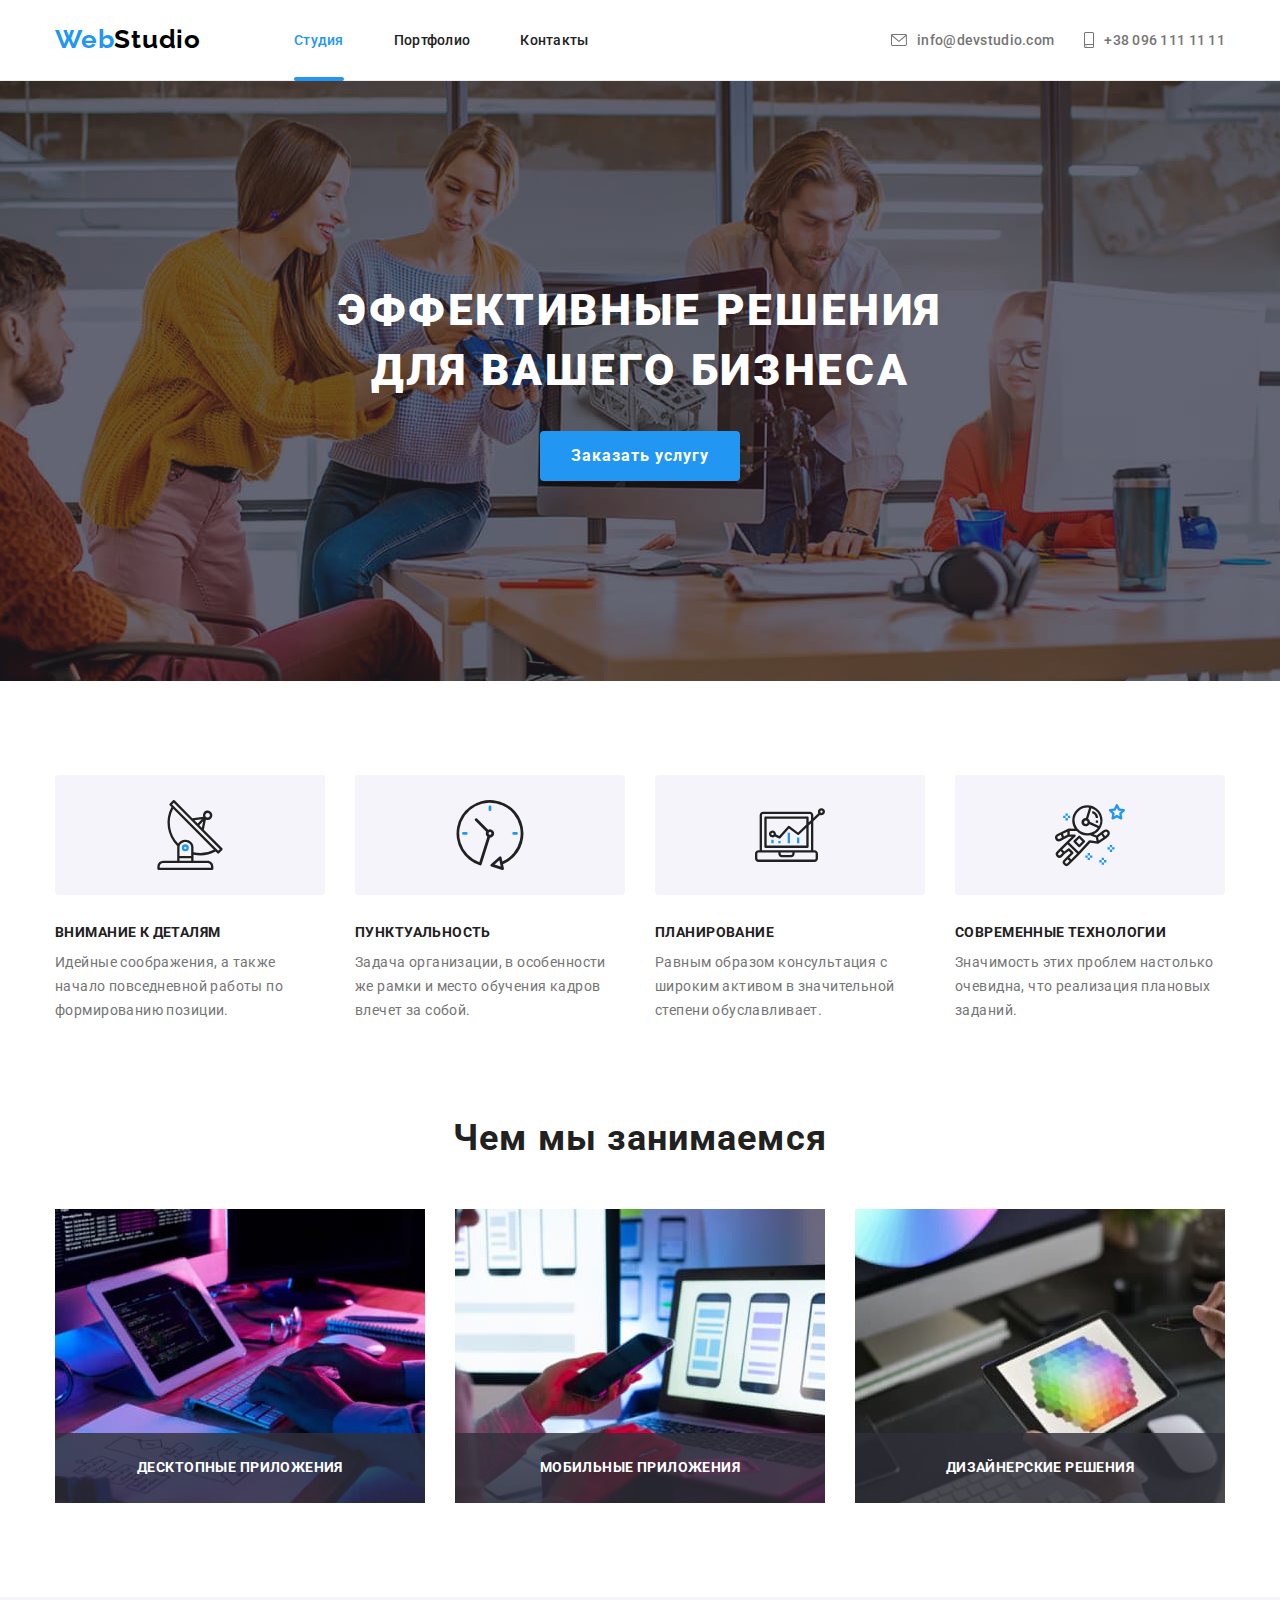
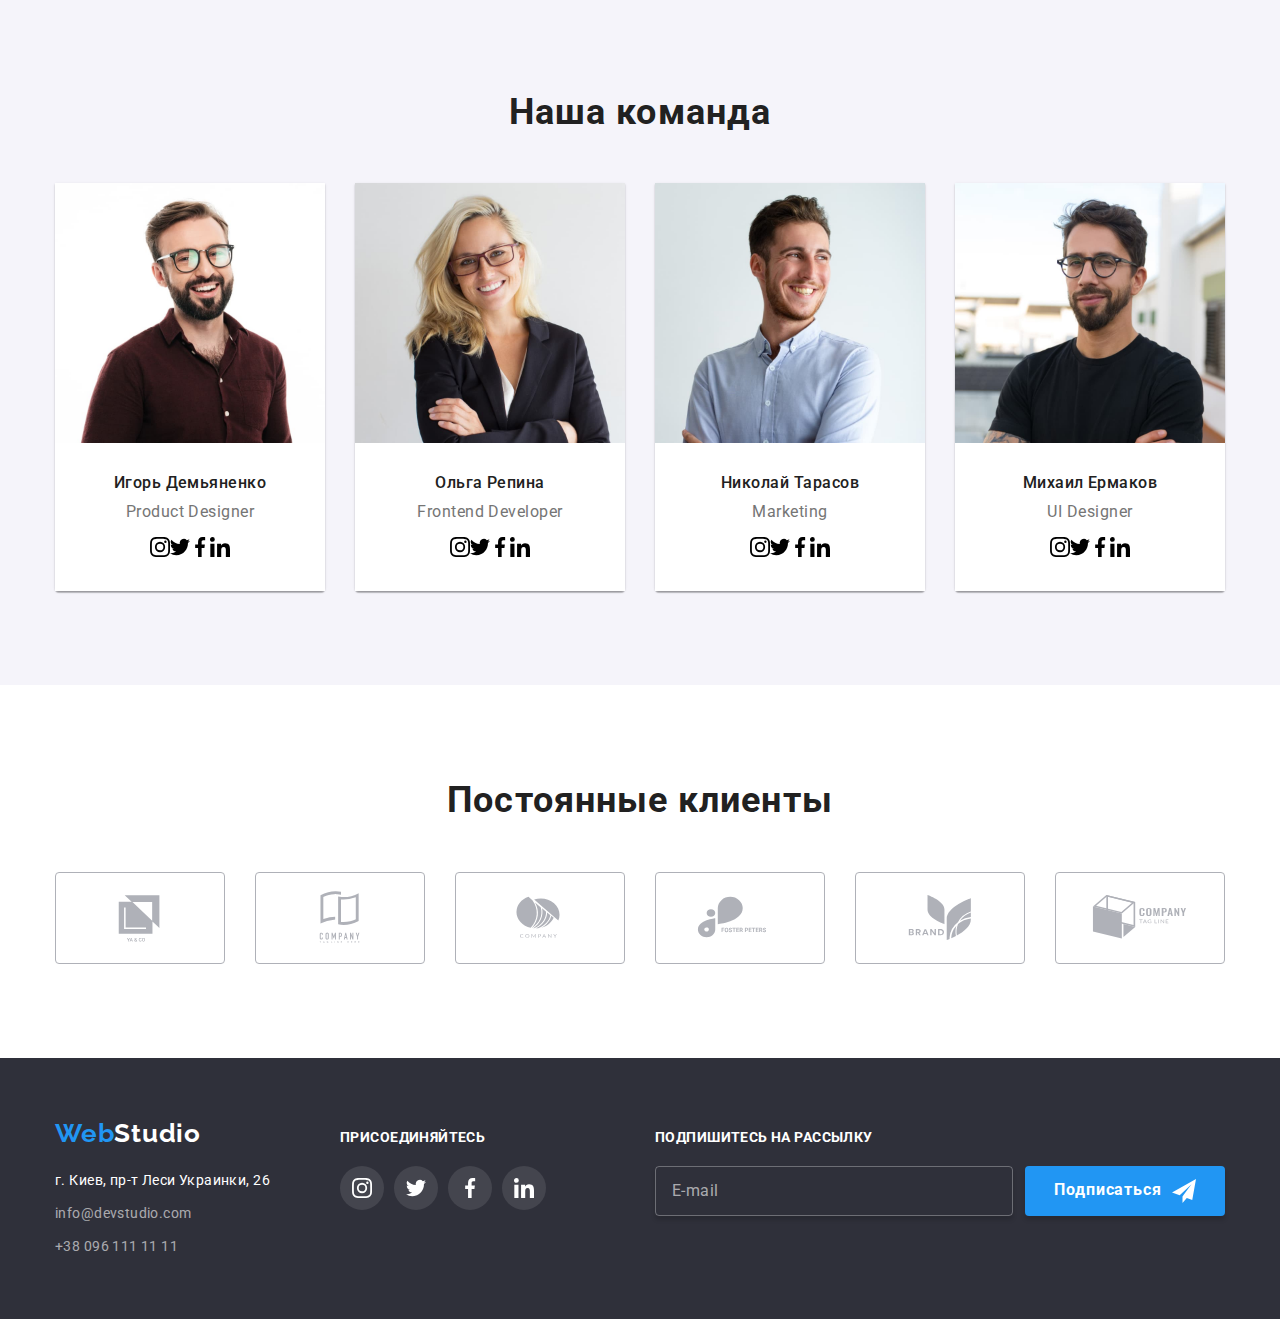
==== index.html @ 937fdccf "Change header & footer" ====
<!DOCTYPE html>
<html lang="ru">
  <head>
    <meta charset="UTF-8" />
    <meta http-equiv="X-UA-Compatible" content="IE=edge" />
    <meta name="viewport" content="width=device-width, initial-scale=1.0" />
    <title>WebStudio</title>
    <link rel="preconnect" href="https://fonts.googleapis.com" />
    <link rel="preconnect" href="https://fonts.gstatic.com" crossorigin />
    <link
      href="https://fonts.googleapis.com/css2?family=Raleway:wght@700&family=Roboto:wght@400;500;700;900&display=swap"
      rel="stylesheet"
    />
    <link
      rel="stylesheet"
      href="https://cdnjs.cloudflare.com/ajax/libs/modern-normalize/1.1.0/modern-normalize.min.css"
    />
    <link rel="stylesheet" href="./css/styles.css" />
  </head>
  <body>
    <!-- Блок header -->
    <header class="header">
      <div class="container container--header">
        <!-- Основная навигация -->
        <nav class="navigation">
          <a class="logo link" href="./index.html"
            ><span class="logo__label"
              >Web<span class="logo__label logo__label--header"
                >Studio</span
              ></span
            ></a
          >
          <ul class="navigation__list list">
            <li class="navigation__item">
              <a
                class="navigation__link navigation__link--current link"
                href="./index.html"
                >Студия</a
              >
            </li>
            <li class="navigation__item">
              <a class="navigation__link link" href="./portfolio.html"
                >Портфолио</a
              >
            </li>
            <li class="navigation__item">
              <a class="navigation__link link" href="">Контакты</a>
            </li>
          </ul>
        </nav>
        <!-- Контактная информация -->
        <ul class="contacts list">
          <li class="contacts__item">
            <a class="contacts__link link" href="mailto:info@devstudio.com"
              ><svg class="contacts__icon" width="16" height="12">
                <use href="./images/icons.svg#envelope"></use></svg
              ><span class="contacts__label">info@devstudio.com</span></a
            >
          </li>
          <li class="contacts__item">
            <a class="contacts__link link" href="tel:+380961111111"
              ><svg class="contacts__icon" width="10" height="16">
                <use href="./images/icons.svg#smartphone"></use></svg
              ><span class="contacts__label">+38 096 111 11 11</span></a
            >
          </li>
        </ul>
      </div>
    </header>
    <!-- Блок main -->
    <main class="main">
      <!-- Основной баннер -->
      <section class="hero section overlay">
        <div class="container">
          <h1 class="hero-title">
            Эффективные решения<br />для вашего бизнеса
          </h1>
          <button class="button-main button" type="button" data-modal-open>
            Заказать услугу
          </button>
        </div>
      </section>
      <!-- Наши преимущества -->
      <section class="features section">
        <div class="container">
          <h2 class="features-title title hide">Наши преимущества</h2>
          <ul class="features-list list">
            <li class="features-item">
              <div class="features-image">
                <svg class="features-icon" width="70" height="70">
                  <use href="./images/icons.svg#antenna"></use>
                </svg>
              </div>
              <h3 class="features-subtitle subtitle">Внимание к деталям</h3>
              <p class="features-text">
                Идейные соображения, а также начало повседневной работы по
                формированию позиции.
              </p>
            </li>
            <li class="features-item">
              <div class="features-image">
                <svg class="features-icon" width="70" height="70">
                  <use href="./images/icons.svg#clock"></use>
                </svg>
              </div>
              <h3 class="features-subtitle subtitle">Пунктуальность</h3>
              <p class="features-text">
                Задача организации, в особенности же рамки и место обучения
                кадров влечет за собой.
              </p>
            </li>
            <li class="features-item">
              <div class="features-image">
                <svg class="features-icon" width="70" height="70">
                  <use href="./images/icons.svg#diagram"></use>
                </svg>
              </div>
              <h3 class="features-subtitle subtitle">Планирование</h3>
              <p class="features-text">
                Равным образом консультация с широким активом в значительной
                степени обуславливает.
              </p>
            </li>
            <li class="features-item">
              <div class="features-image">
                <svg class="features-icon" width="70" height="70">
                  <use href="./images/icons.svg#astronaut"></use>
                </svg>
              </div>
              <h3 class="features-subtitle subtitle">Современные технологии</h3>
              <p class="features-text">
                Значимость этих проблем настолько очевидна, что реализация
                плановых заданий.
              </p>
            </li>
          </ul>
        </div>
      </section>
      <!-- Чем мы занимаемся -->
      <section class="work section">
        <div class="container">
          <h2 class="work-title title">Чем мы занимаемся</h2>
          <ul class="work-list list">
            <li class="work-item">
              <div class="work-thumb">
                <img
                  class="work-image"
                  src="./images/box1.jpg"
                  alt="Программист работает в офисе"
                  width="370"
                />
                <div class="work-overlay">
                  <h3 class="work-subtitle subtitle">Десктопные приложения</h3>
                </div>
              </div>
            </li>
            <li class="work-item">
              <div class="work-thumb">
                <img
                  class="work-image"
                  src="./images/box2.jpg"
                  alt="Веб-дизайнер разрабатывает интерфейс для мобильного приложения"
                  width="370"
                />
                <div class="work-overlay">
                  <h3 class="work-subtitle subtitle">Мобильные приложения</h3>
                </div>
              </div>
            </li>
            <li class="work-item">
              <div class="work-thumb">
                <img
                  class="work-image"
                  src="./images/box3.jpg"
                  alt="Веб-дизайнер выбирает цвет на графическом планшете"
                  width="370"
                />
                <div class="work-overlay">
                  <h3 class="work-subtitle subtitle">Дизайнерские решения</h3>
                </div>
              </div>
            </li>
          </ul>
        </div>
      </section>
      <!-- Наша команда -->
      <section class="team section">
        <div class="container">
          <h2 class="team-title title">Наша команда</h2>
          <ul class="team-list list">
            <li class="team-item">
              <img
                class="team-image"
                src="./images/photo1.jpg"
                alt="Фото Игоря Демьяненко"
                width="270"
              />
              <div class="team-description">
                <h3 class="team-subtitle subtitle">Игорь Демьяненко</h3>
                <p class="team-text" lang="en">Product Designer</p>
                <ul class="social-list list">
                  <li class="social-item">
                    <a class="social-link link" href=""
                      ><svg class="social-icon" width="20" height="20">
                        <use href="./images/icons.svg#instagram"></use>
                      </svg>
                    </a>
                  </li>
                  <li class="social-item">
                    <a class="social-link link" href="">
                      <svg class="social-icon" width="20" height="20">
                        <use href="./images/icons.svg#twitter"></use>
                      </svg>
                    </a>
                  </li>
                  <li class="social-item">
                    <a class="social-link link" href=""
                      ><svg class="social-icon" width="20" height="20">
                        <use href="./images/icons.svg#facebook"></use></svg
                    ></a>
                  </li>
                  <li class="social-item">
                    <a class="social-link link" href=""
                      ><svg class="social-icon" width="20" height="20">
                        <use href="./images/icons.svg#linkedin"></use></svg
                    ></a>
                  </li>
                </ul>
              </div>
            </li>
            <li class="team-item">
              <img
                class="team-image"
                src="./images/photo2.jpg"
                alt="Фото Ольги Репиной"
                width="270"
              />
              <div class="team-description">
                <h3 class="team-subtitle subtitle">Ольга Репина</h3>
                <p class="team-text" lang="en">Frontend Developer</p>
                <ul class="social-list list">
                  <li class="social-item">
                    <a class="social-link link" href=""
                      ><svg class="social-icon" width="20" height="20">
                        <use href="./images/icons.svg#instagram"></use>
                      </svg>
                    </a>
                  </li>
                  <li class="social-item">
                    <a class="social-link link" href="">
                      <svg class="social-icon" width="20" height="20">
                        <use href="./images/icons.svg#twitter"></use>
                      </svg>
                    </a>
                  </li>
                  <li class="social-item">
                    <a class="social-link link" href=""
                      ><svg class="social-icon" width="20" height="20">
                        <use href="./images/icons.svg#facebook"></use></svg
                    ></a>
                  </li>
                  <li class="social-item">
                    <a class="social-link link" href=""
                      ><svg class="social-icon" width="20" height="20">
                        <use href="./images/icons.svg#linkedin"></use></svg
                    ></a>
                  </li>
                </ul>
              </div>
            </li>
            <li class="team-item">
              <img
                class="team-image"
                src="./images/photo3.jpg"
                alt="Фото Николая Тарасова"
                width="270"
              />
              <div class="team-description">
                <h3 class="team-subtitle subtitle">Николай Тарасов</h3>
                <p class="team-text" lang="en">Marketing</p>
                <ul class="social-list list">
                  <li class="social-item">
                    <a class="social-link link" href=""
                      ><svg class="social-icon" width="20" height="20">
                        <use href="./images/icons.svg#instagram"></use>
                      </svg>
                    </a>
                  </li>
                  <li class="social-item">
                    <a class="social-link link" href="">
                      <svg class="social-icon" width="20" height="20">
                        <use href="./images/icons.svg#twitter"></use>
                      </svg>
                    </a>
                  </li>
                  <li class="social-item">
                    <a class="social-link link" href=""
                      ><svg class="social-icon" width="20" height="20">
                        <use href="./images/icons.svg#facebook"></use></svg
                    ></a>
                  </li>
                  <li class="social-item">
                    <a class="social-link link" href=""
                      ><svg class="social-icon" width="20" height="20">
                        <use href="./images/icons.svg#linkedin"></use></svg
                    ></a>
                  </li>
                </ul>
              </div>
            </li>
            <li class="team-item">
              <img
                class="team-image"
                src="./images/photo4.jpg"
                alt="Фото Михаила Ермакова"
                width="270"
              />
              <div class="team-description">
                <h3 class="team-subtitle subtitle">Михаил Ермаков</h3>
                <p class="team-text" lang="en">UI Designer</p>
                <ul class="social-list list">
                  <li class="social-item">
                    <a class="social-link link" href=""
                      ><svg class="social-icon" width="20" height="20">
                        <use href="./images/icons.svg#instagram"></use>
                      </svg>
                    </a>
                  </li>
                  <li class="social-item">
                    <a class="social-link link" href="">
                      <svg class="social-icon" width="20" height="20">
                        <use href="./images/icons.svg#twitter"></use>
                      </svg>
                    </a>
                  </li>
                  <li class="social-item">
                    <a class="social-link link" href=""
                      ><svg class="social-icon" width="20" height="20">
                        <use href="./images/icons.svg#facebook"></use></svg
                    ></a>
                  </li>
                  <li class="social-item">
                    <a class="social-link link" href=""
                      ><svg class="social-icon" width="20" height="20">
                        <use href="./images/icons.svg#linkedin"></use></svg
                    ></a>
                  </li>
                </ul>
              </div>
            </li>
          </ul>
        </div>
      </section>
      <!-- Постоянные клиенты -->
      <section class="clients section">
        <div class="container">
          <h2 class="clients-title title">Постоянные клиенты</h2>
          <ul class="clients-list list">
            <li class="clients-item">
              <a href="" class="clients-link"
                ><svg class="clients-icon" width="106" height="60">
                  <use href="./images/icons.svg#client1"></use></svg
              ></a>
            </li>
            <li class="clients-item">
              <a href="" class="clients-link"
                ><svg class="clients-icon" width="106" height="60">
                  <use href="./images/icons.svg#client2"></use></svg
              ></a>
            </li>
            <li class="clients-item">
              <a href="" class="clients-link"
                ><svg class="clients-icon" width="106" height="60">
                  <use href="./images/icons.svg#client3"></use></svg
              ></a>
            </li>
            <li class="clients-item">
              <a href="" class="clients-link"
                ><svg class="clients-icon" width="106" height="60">
                  <use href="./images/icons.svg#client4"></use></svg
              ></a>
            </li>
            <li class="clients-item">
              <a href="" class="clients-link"
                ><svg class="clients-icon" width="106" height="60">
                  <use href="./images/icons.svg#client5"></use></svg
              ></a>
            </li>
            <li class="clients-item">
              <a href="" class="clients-link"
                ><svg class="clients-icon" width="106" height="60">
                  <use href="./images/icons.svg#client6"></use></svg
              ></a>
            </li>
          </ul>
        </div>
      </section>
    </main>
    <!-- Блок footer -->
    <footer class="footer">
      <div class="container container--footer">
        <div class="footer__main--block">
          <a class="logo link" href="./index.html"
            ><span class="logo__label"
              >Web<span class="logo__label logo__label--footer"
                >Studio</span
              ></span
            ></a
          >
          <address class="adress">
            <ul class="adress__list list">
              <li class="adress__item">
                <a
                  class="adress__link adress__link--map link"
                  href="https://goo.gl/maps/TPBuofEjxhkaZdSg8"
                  target="_blank"
                  rel="noopener noreferrer"
                  ><span class="adress__label adress__label__map"
                    >г. Киев, пр-т Леси Украинки, 26</span
                  ></a
                >
              </li>
              <li class="adress__item">
                <a class="adress__link link" href="mailto:info@devstudio.com"
                  ><span class="adress__label">info@devstudio.com</span></a
                >
              </li>
              <li class="adress__item">
                <a class="adress__link link" href="tel:+380961111111"
                  ><span class="adress__label">+38 096 111 11 11</span></a
                >
              </li>
            </ul>
          </address>
        </div>
        <div class="social-block">
          <h3 class="subtitle subtitle--footer">Присоединяйтесь</h3>
          <ul class="social-list list">
            <li class="social-list__item">
              <a
                class="social-list__link social-list__link--footer link"
                href=""
                ><svg class="social-list__icon" width="20" height="20">
                  <use href="./images/icons.svg#instagram"></use>
                </svg>
              </a>
            </li>
            <li class="social-list__item">
              <a
                class="social-list__link social-list__link--footer link"
                href=""
              >
                <svg class="social-list__icon" width="20" height="20">
                  <use href="./images/icons.svg#twitter"></use>
                </svg>
              </a>
            </li>
            <li class="social-list__item">
              <a
                class="social-list__link social-list__link--footer link"
                href=""
                ><svg class="social-list__icon" width="20" height="20">
                  <use href="./images/icons.svg#facebook"></use></svg
              ></a>
            </li>
            <li class="social-list__item">
              <a
                class="social-list__link social-list__link--footer link"
                href=""
                ><svg class="social-list__icon" width="20" height="20">
                  <use href="./images/icons.svg#linkedin"></use></svg
              ></a>
            </li>
          </ul>
        </div>
        <div class="subscribe-section">
          <h3 class="subtitle subtitle--footer">Подпишитесь на рассылку</h3>
          <form action="#" class="subscribe-form">
            <input
              type="email"
              class="subscribe-form__input"
              name="mail"
              placeholder="E-mail"
            />
            <button type="submit" class="button">
              <span class="button__label">Подписаться</span>
              <svg class="button__icon" width="24" height="24">
                <use href="./images/icons.svg#send"></use>
              </svg>
            </button>
          </form>
        </div>
      </div>
    </footer>
    <!-- Backdrop & Modal -->
    <div class="backdrop is-hidden" data-modal>
      <div class="modal">
        <button class="modal-button-close" type="button" data-modal-close>
          <svg class="modal-close-icon" width="18" height="18">
            <use href="./images/icons.svg#close"></use>
          </svg>
        </button>
        <form action="#" class="modal-form">
          <strong class="modal-form-title">
            Оставьте свои данные, мы вам перезвоним
          </strong>
          <label class="modal-form-field">
            <span class="modal-form-label">Имя</span>
            <input type="text" class="modal-form-input" name="name" />
            <svg class="modal-input-icon" width="18" height="18">
              <use href="./images/icons.svg#person"></use>
            </svg>
          </label>
          <label class="modal-form-field">
            <span class="modal-form-label">Телефон</span>
            <input type="tel" class="modal-form-input" name="phone" />
            <svg class="modal-input-icon" width="18" height="18">
              <use href="./images/icons.svg#phone"></use>
            </svg>
          </label>
          <label class="modal-form-field">
            <span class="modal-form-label">Почта</span>
            <input type="email" class="modal-form-input" name="email" />
            <svg class="modal-input-icon" width="18" height="18">
              <use href="./images/icons.svg#email"></use>
            </svg>
          </label>
          <label class="modal-form-field">
            <span class="modal-form-label">Комментарий</span>
            <textarea
              class="modal-form-input textarea"
              name="comment"
              placeholder="Введите текст"
            ></textarea>
          </label>
          <label class="modal-form-agreement">
            <input
              type="checkbox"
              class="agreement-checkbox-input hide"
              name="agreement"
              value="agree"
            />
            <svg class="agreement-checkbox-icon" width="16" height="15">
              <use href="./images/icons.svg#check"></use>
            </svg>
            <span class="aggrement-checkbox-label"
              >Соглашаюсь с рассылкой и принимаю
              <a class="agreement-checkbox-link" href=""
                >Условия договора</a
              ></span
            >
          </label>
          <button type="submit" class="button-main button">Отправить</button>
        </form>
      </div>
    </div>
    <script src="./js/modal.js"></script>
  </body>
</html>
---- css/styles.css ----
:root {
  --primary-text-color: #757575;
  --title-text-color: #212121;
  --accent-color: #2196f3;
  --contact-text-color: rgba(255, 255, 255, 0.6);
  --regular-white-color: #ffffff;
  --regular-black-color: #000000;
  --icon-color: #afb1b8;
  --footer-social-background-color: rgba(255, 255, 255, 0.1);
  --button-hover-color: #188ce8;
  --primary-background-color: #ffffff;
  --secondary-background-color: #f5f4fa;
  --hero-background-color: #c4c4c4;
  --footer-background-color: rgb(47, 48, 58);
  --hero-overlay-color: rgba(47, 48, 58, 0.4);
  --work-overlay-color: rgba(47, 48, 58, 0.8);
  --modal-overlay-color: rgba(0, 0, 0, 0.2);
  --portfolio-overlay-color: rgba(33, 150, 243, 0.9);
  --header-border-line-color: #ececec;
  --portfolio-border-line-color: #eeeeee;
  --item-gap: 30px;
  --button-shadow: 0px 4px 4px rgba(0, 0, 0, 0.15);
}
body {
  background-color: var(--primary-background-color);
  color: var(--primary-text-color);
  font-family: Roboto, sans-serif;
  font-size: 14px;

  /* letter-spacing: 0.03em; */
}
h1,
h2,
h3,
h4,
h5,
h6,
p,
ul {
  margin-top: 0;
  margin-bottom: 0;
}
.container {
  width: 1200px;
  padding-left: 15px;
  padding-right: 15px;
  margin: 0 auto;
}
.list {
  list-style: none;
  padding-inline-start: 0;
}
.link {
  text-decoration: none;
}
.title {
  margin-bottom: 50px;
  color: var(--title-text-color);
  font-size: 36px;
  line-height: 1.17;
  letter-spacing: 0.03em;
  text-align: center;
}
.subtitle {
  color: var(--title-text-color);
  letter-spacing: 0.03em;
  font-size: inherit;
}
.hide {
  position: absolute;
  white-space: nowrap;
  width: 1px;
  height: 1px;
  overflow: hidden;
  border: 0;
  padding: 0;
  clip: rect(0 0 0 0);
  clip-path: inset(50%);
  margin: -1px;
}
.button {
  display: flex;
  justify-content: center;
  align-items: center;
  margin-left: auto;
  margin-right: auto;
  width: 200px;
  height: 50px;
  padding: 0;
  border: none;
  cursor: pointer;
  box-shadow: var(--button-shadow);
  border-radius: 4px;
  color: var(--regular-white-color);
  background-color: var(--accent-color);
  font-family: inherit;
  font-weight: 700;
  font-size: 16px;
  line-height: 1.88;
  letter-spacing: 0.06em;
  transition: background-color 250ms cubic-bezier(0.4, 0, 0.2, 1);
}
.button:hover,
.button:focus {
  background-color: var(--button-hover-color);
}

/* Лого */
.logo {
  display: block;
  font-family: Raleway, sans-serif;
  font-weight: 700;
  font-size: 26px;
  line-height: 1.2;
  letter-spacing: 0.03em;
}
.logo__label {
  color: var(--accent-color);
}
.logo__label--header {
  color: var(--regular-black-color);
}
.logo__label--footer {
  color: var(--regular-white-color);
}
/* Header */
.header {
  border-bottom: 1px solid var(--header-border-line-color);
}
.container--header {
  display: flex;
  align-items: center;
}
.header .logo {
  margin-right: 93px;
  padding-top: 24px;
  padding-bottom: 24px;
}
.navigation {
  display: flex;
}
.navigation__list,
.contacts {
  font-weight: 500;
  line-height: 1.17;
  letter-spacing: 0.02em;
}
/* Основная навигация */
.navigation__list {
  display: flex;
}
.navigation__item:not(:last-child) {
  margin-right: 50px;
}
.navigation__link {
  display: block;
  padding-top: 32px;
  padding-bottom: 32px;
  color: var(--title-text-color);
}
.navigation__link,
.contacts__link,
.adress__link {
  transition: color 250ms cubic-bezier(0.4, 0, 0.2, 1);
}
.navigation__link:hover,
.navigation__link:focus,
.contacts__link:hover,
.contacts__link:focus,
.adress__link:hover,
.adress__link:focus {
  color: var(--accent-color);
}
.navigation__link--current {
  position: relative;
  color: var(--accent-color);
}
.navigation__link--current::after {
  display: inline-block;
  content: "";
  position: absolute;
  left: 0;
  bottom: -1px;
  width: 100%;
  height: 4px;
  border-radius: 2px;
  background-color: var(--accent-color);
}
/* Контактная информация */
.contacts {
  display: flex;
  margin-left: auto;
}
.contacts__item:not(:last-child) {
  margin-right: 30px;
}
.contacts__link {
  display: flex;
  align-items: center;
  padding-top: 32px;
  padding-bottom: 32px;
  color: var(--primary-text-color);
}
.contacts__icon {
  margin-right: 10px;
  fill: currentColor;
}
/* Основной баннер */
.hero {
  padding-top: 200px;
  padding-bottom: 200px;
  color: var(--regular-white-color);
  text-align: center;
}
/* Фон на блок  Hero */
.overlay {
  max-width: 1600px;
  height: 600px;
  margin-right: auto;
  margin-left: auto;
  background-image: linear-gradient(
      to right,
      var(--hero-overlay-color),
      var(--hero-overlay-color)
    ),
    url(../images/hero.jpg);
  background-color: var(--hero-background-color);
  background-repeat: no-repeat;
  background-position: center;
  background-size: cover;
}
.hero-title {
  margin-bottom: var(--item-gap);
  font-weight: 900;
  font-size: 44px;
  line-height: 1.36;
  letter-spacing: 0.06em;
  text-transform: uppercase;
}
/* Наши преимущества */
.features {
  padding-top: 94px;
  padding-bottom: 94px;
}
.features-list {
  display: flex;
  margin-left: calc((-1) * var(--item-gap));
}
.features-item {
  flex-basis: calc(100% / 4 - var(--item-gap));
  margin-left: var(--item-gap);
}
.features-image {
  display: flex;
  align-items: center;
  justify-content: center;
  height: 120px;
  background-color: var(--secondary-background-color);
  border-radius: 4px;
  margin-bottom: 30px;
}
.features-subtitle {
  margin-bottom: 10px;
  line-height: 1.14;
  text-transform: uppercase;
}
.features-text {
  line-height: 1.71;
  letter-spacing: 0.03em;
}
/* Чем мы занимаемся */
.work {
  padding-bottom: 94px;
}
.work-list {
  display: flex;
  margin-left: calc((-1) * var(--item-gap));
}
.work-item {
  flex-basis: calc(100% / 3 - var(--item-gap));
  margin-left: var(--item-gap);
}
.work-image {
  display: block;
  max-width: 100%;
}
.work-thumb {
  position: relative;
}
.work-overlay {
  position: absolute;
  width: 100%;
  height: 70px;
  bottom: 0;
  display: flex;
  justify-content: center;
  align-items: center;
  background-color: var(--work-overlay-color);
}
.work-subtitle {
  color: var(--regular-white-color);
  line-height: 1.14;
  letter-spacing: 0.03em;
  text-transform: uppercase;
}
/* Наша команда */
.team {
  padding-top: 94px;
  padding-bottom: 94px;
  text-align: center;
  background-color: var(--secondary-background-color);
}
.team-list {
  display: flex;
  margin-left: calc((-1) * var(--item-gap));
}
.team-item {
  flex-basis: calc(100% / 4 - var(--item-gap));
  margin-left: var(--item-gap);
  box-shadow: 0px 1px 3px rgba(0, 0, 0, 0.12), 0px 1px 1px rgba(0, 0, 0, 0.14),
    0px 2px 1px rgba(0, 0, 0, 0.2);
  border-radius: 0px 0px 4px 4px;
}
.team-image {
  display: block;
  max-width: 100%;
}
.team-description {
  max-width: 100%;
  padding-top: var(--item-gap);
  padding-bottom: var(--item-gap);
  background-color: var(--regular-white-color);
  font-size: 16px;
  line-height: 1.19;
}
.team-subtitle {
  margin-bottom: 10px;
  font-weight: 500;
}
.team-text {
  margin-bottom: 16px;
  letter-spacing: 0.03em;
}
.social-list {
  display: flex;
  justify-content: center;
}
.social-list__item:not(:last-child) {
  margin-right: 10px;
}
.social-list__link {
  height: 44px;
  width: 44px;
  display: flex;
  align-items: center;
  justify-content: center;
  border-radius: 50%;
  color: var(--icon-color);
  background-color: var(--regular-white-color);
  transition: color 250ms cubic-bezier(0.4, 0, 0.2, 1),
    background-color 250ms cubic-bezier(0.4, 0, 0.2, 1);
}
.social-list__link:hover,
.social-list__link:focus {
  color: var(--regular-white-color);
  background-color: var(--accent-color);
}
.social-list__icon {
  fill: currentColor;
}
/* Постоянные клиенты */
.clients {
  padding-top: 94px;
  padding-bottom: 94px;
}
.clients-list {
  display: flex;
  margin-left: calc((-1) * var(--item-gap));
}
.clients-item {
  flex-basis: calc(100% / 6 - var(--item-gap));
  margin-left: var(--item-gap);
}
.clients-link {
  height: 92px;
  display: flex;
  align-items: center;
  justify-content: center;
  color: var(--icon-color);
  background-color: var(--regular-white-color);
  border: 1px solid var(--icon-color);
  border-radius: 4px;
  transition: color 250ms cubic-bezier(0.4, 0, 0.2, 1),
    border-color 250ms cubic-bezier(0.4, 0, 0.2, 1);
}
.clients-link:hover,
.clients-link:focus {
  color: var(--accent-color);
  border-color: var(--accent-color);
}
.clients-icon {
  display: inline-block;
  fill: currentColor;
}

/* Footer */
.footer {
  padding-top: 60px;
  padding-bottom: 60px;
  background-color: var(--footer-background-color);
}
.container--footer {
  display: flex;
  align-items: baseline;
}
.adress {
  margin-top: 20px;
}
.adress__list {
  font-style: normal;
  font-weight: 400;
  line-height: 1.71;
  letter-spacing: 0.03em;
}
.adress__link {
  color: var(--contact-text-color);
}
.adress__link--map {
  color: var(--regular-white-color);
}

.adress__item:not(:last-child) {
  margin-bottom: 9px;
}
.subtitle--footer {
  margin-bottom: 20px;
  color: var(--regular-white-color);
  line-height: 1.14;
  text-transform: uppercase;
}
.social-block {
  margin-left: 70px;
}
.footer .social-list {
  padding: 0;
}
.social-list__link--footer {
  color: var(--regular-white-color);
  background-color: var(--footer-social-background-color);
}
.social-list__link--footer:hover,
.social-list__link--footer:focus {
  background-color: var(--accent-color);
}
.subscribe-section {
  margin-left: auto;
}
.subscribe-form {
  display: flex;
}
.subscribe-form__input {
  width: 358px;
  height: 50px;
  margin-right: 12px;
  padding-left: 16px;
  background-color: inherit;
  border: 1px solid rgba(255, 255, 255, 0.3);
  box-shadow: var(--button-shadow);
  border-radius: 4px;
}
.subscribe-form__input::placeholder {
  font-size: 16px;
  line-height: 1.25;
  letter-spacing: 0.03em;
  color: var(--contact-text-color);
}
.button__icon {
  margin-left: 10px;
  fill: var(--regular-white-color);
}
/* Портфолио */
/* Примеры работ */
.examples {
  padding-top: 94px;
  padding-bottom: 94px;
}
/* Портфолио button */
.filtre-list {
  display: flex;
  justify-content: center;
  margin-bottom: 50px;
}
.filtre-item:not(:last-child) {
  margin-right: 8px;
}
.filtre-button {
  display: block;
  margin-left: auto;
  margin-right: auto;
  border-radius: 4px;
  padding: 6px 22px;
  color: var(--title-text-color);
  background-color: var(--secondary-background-color);
  font-weight: 500;
  font-size: 16px;
  letter-spacing: 0.03em;
  line-height: 1.63;
  text-align: center;
  transition: color 250ms cubic-bezier(0.4, 0, 0.2, 1),
    background-color 250ms cubic-bezier(0.4, 0, 0.2, 1),
    box-shadow 250ms cubic-bezier(0.4, 0, 0.2, 1);
}
.filtre-button.current,
.filtre-button:hover,
.filtre-button:focus {
  color: var(--regular-white-color);
  background-color: var(--accent-color);
  box-shadow: 0px 3px 1px rgba(0, 0, 0, 0.1), 0px 1px 2px rgba(0, 0, 0, 0.08),
    0px 2px 2px rgba(0, 0, 0, 0.12);
}
/* Примеры */
.example-list {
  display: flex;
  flex-wrap: wrap;
  margin-left: calc((-1) * var(--item-gap));
  margin-top: calc((-1) * var(--item-gap));
}
.example-item {
  flex-basis: calc(100% / 3 - var(--item-gap));
  margin-left: var(--item-gap);
  margin-top: var(--item-gap);
}
.example-link {
  display: block;
  transition: box-shadow 250ms cubic-bezier(0.4, 0, 0.2, 1);
}
.example-thumb {
  position: relative;
  overflow: hidden;
}
.example-actions {
  position: absolute;
  width: 100%;
  height: 100%;
  bottom: 0;
  background-color: var(--portfolio-overlay-color);
  transform: translateY(101%);
  transition: transform 250ms cubic-bezier(0.4, 0, 0.2, 1);
}
.example-actions-text {
  width: 322px;
  height: 168px;
  position: absolute;
  top: 50%;
  left: 50%;
  transform: translate(-50%, -50%);
  color: var(--regular-white-color);
  font-size: 18px;
  line-height: 1.56;
  letter-spacing: 0.03em;
}
.example-link:hover .example-actions,
.example-link:focus .example-actions {
  transform: translateY(0);
}
.example-link:hover,
.example-link:focus {
  box-shadow: 0px 1px 1px rgba(0, 0, 0, 0.12), 0px 4px 4px rgba(0, 0, 0, 0.06),
    1px 4px 6px rgba(0, 0, 0, 0.16);
}
.example-image {
  display: block;
  max-width: 100%;
}
.example-description {
  padding: 20px 24px;
  border: 1px solid var(--portfolio-border-line-color);
  border-top: 0;
}
.example-title {
  margin-bottom: 4px;
  color: var(--title-text-color);
  font-size: 18px;
  line-height: 2;
  letter-spacing: 0.06em;
}
.example-text {
  color: var(--primary-text-color);
  font-size: 16px;
  line-height: 1.89;
  letter-spacing: 0.03em;
}
/* Backdrop */
.backdrop {
  position: fixed;
  top: 0;
  left: 0;
  width: 100%;
  height: 100%;
  background-color: var(--modal-overlay-color);
  opacity: 1;
  visibility: visible;
  transition: opacity 250ms cubic-bezier(0.4, 0, 0.2, 1),
    visibility 250ms cubic-bezier(0.4, 0, 0.2, 1);
}
.backdrop.is-hidden {
  visibility: hidden;
  opacity: 0;
  pointer-events: none;
}
/* Модальное окно */
.modal {
  position: absolute;
  top: 50%;
  left: 50%;
  width: 528px;
  height: 581px;
  background-color: var(--regular-white-color);
  box-shadow: 0px 1px 3px rgba(0, 0, 0, 0.12), 0px 1px 1px rgba(0, 0, 0, 0.14),
    0px 2px 1px rgba(0, 0, 0, 0.2);
  border-radius: 4px;
  transform: translate(-50%, -50%) scale(1);
  transition: transform 250ms cubic-bezier(0.4, 0, 0.2, 1);
}
.backdrop.is-hidden .modal {
  transform: translate(-50%, -50%) scale(0);
}
.modal-button-close {
  position: absolute;
  top: 8px;
  right: 8px;
  padding: 0;
  cursor: pointer;
  height: 30px;
  width: 30px;
  display: flex;
  align-items: center;
  justify-content: center;
  border-radius: 50%;
  background-color: var(--regular-white-color);
  color: var(--regular-black-color);
  border: 1px solid rgba(0, 0, 0, 0.1);
  transition: color 250ms cubic-bezier(0.4, 0, 0.2, 1);
}
.modal-close-icon {
  fill: currentColor;
}
.modal-button-close:hover,
.modal-button-close:focus {
  color: var(--accent-color);
}
/* Форма в модальном окне */
.modal-form {
  padding: 40px;
}
.modal-form-title {
  display: block;
  color: var(--title-text-color);
  font-size: 20px;
  line-height: 1.15;
  text-align: center;
  letter-spacing: 0.03em;
  margin-bottom: 12px;
}
.modal-form-field {
  position: relative;
  display: flex;
  flex-direction: column;
  font-size: 12px;
  line-height: 1.17;
  letter-spacing: 0.01em;
  color: var(--title-text-color);
  transition: color 250ms cubic-bezier(0.4, 0, 0.2, 1);
}
.modal-form-field + .modal-form-field {
  margin-top: 10px;
}
.modal-form-label {
  color: var(--primary-text-color);
}
.modal-form-input {
  height: 40px;
  padding-left: 42px;
  margin-top: 4px;
  border: 1px solid rgba(33, 33, 33, 0.2);
  border-radius: 4px;
  transition: border-color 250ms cubic-bezier(0.4, 0, 0.2, 1);
}
.modal-form-input.textarea {
  height: 120px;
  resize: none;
  padding: 12px 16px;
}
.modal-form-input.textarea::placeholder {
  font-size: 12px;
  letter-spacing: 0.01em;
  line-height: 1.17;
  color: rgba(117, 117, 117, 0.5);
}
.modal-form-field:focus-within .modal-form-input {
  border-color: var(--accent-color);
}
.modal-form-field:focus-within {
  color: var(--accent-color);
}
.modal-form-field:focus-within .modal-form-input.textarea::placeholder {
  font-size: 14px;
  line-height: 1.14;
}
.modal-input-icon {
  position: absolute;
  top: 38px;
  left: 12px;
  transform: translateY(-50%);
  fill: currentColor;
}
.modal-form-agreement {
  display: flex;
  height: 24px;
  margin-top: 20px;
  margin-bottom: 30px;
  align-items: center;
  justify-content: center;
  line-height: 1.71;
  letter-spacing: 0.03em;
}
.agreement-checkbox-icon {
  margin-right: 8px;
  fill: var(--regular-white-color);
  border: 2px solid var(--title-text-color);
  border-radius: 2px;
  transition: border-color 250ms cubic-bezier(0.4, 0, 0.2, 1);
}
.agreement-checkbox-input:focus + .agreement-checkbox-icon {
  border-color: var(--accent-color);
}
.agreement-checkbox-input:checked + .agreement-checkbox-icon {
  background-color: var(--accent-color);
  border: 0;
}
.agreement-checkbox-link {
  color: var(--accent-color);
}
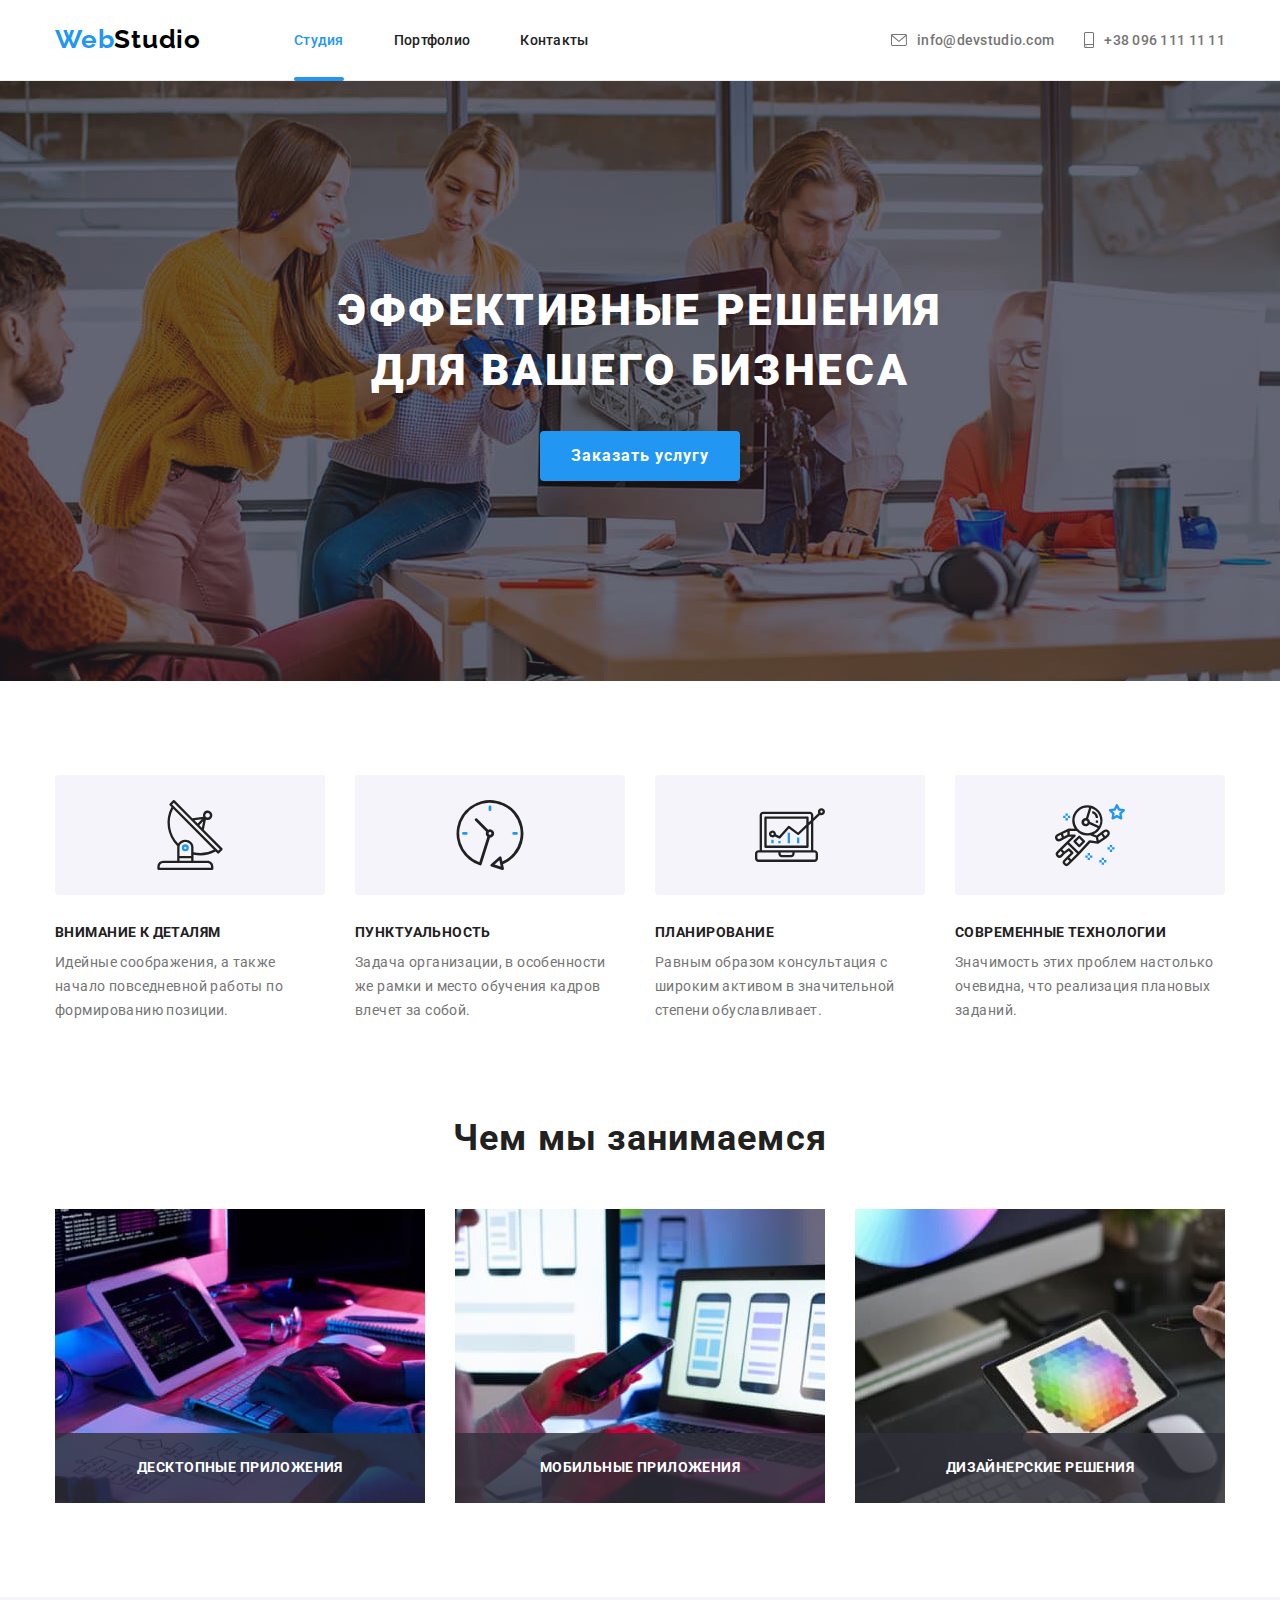
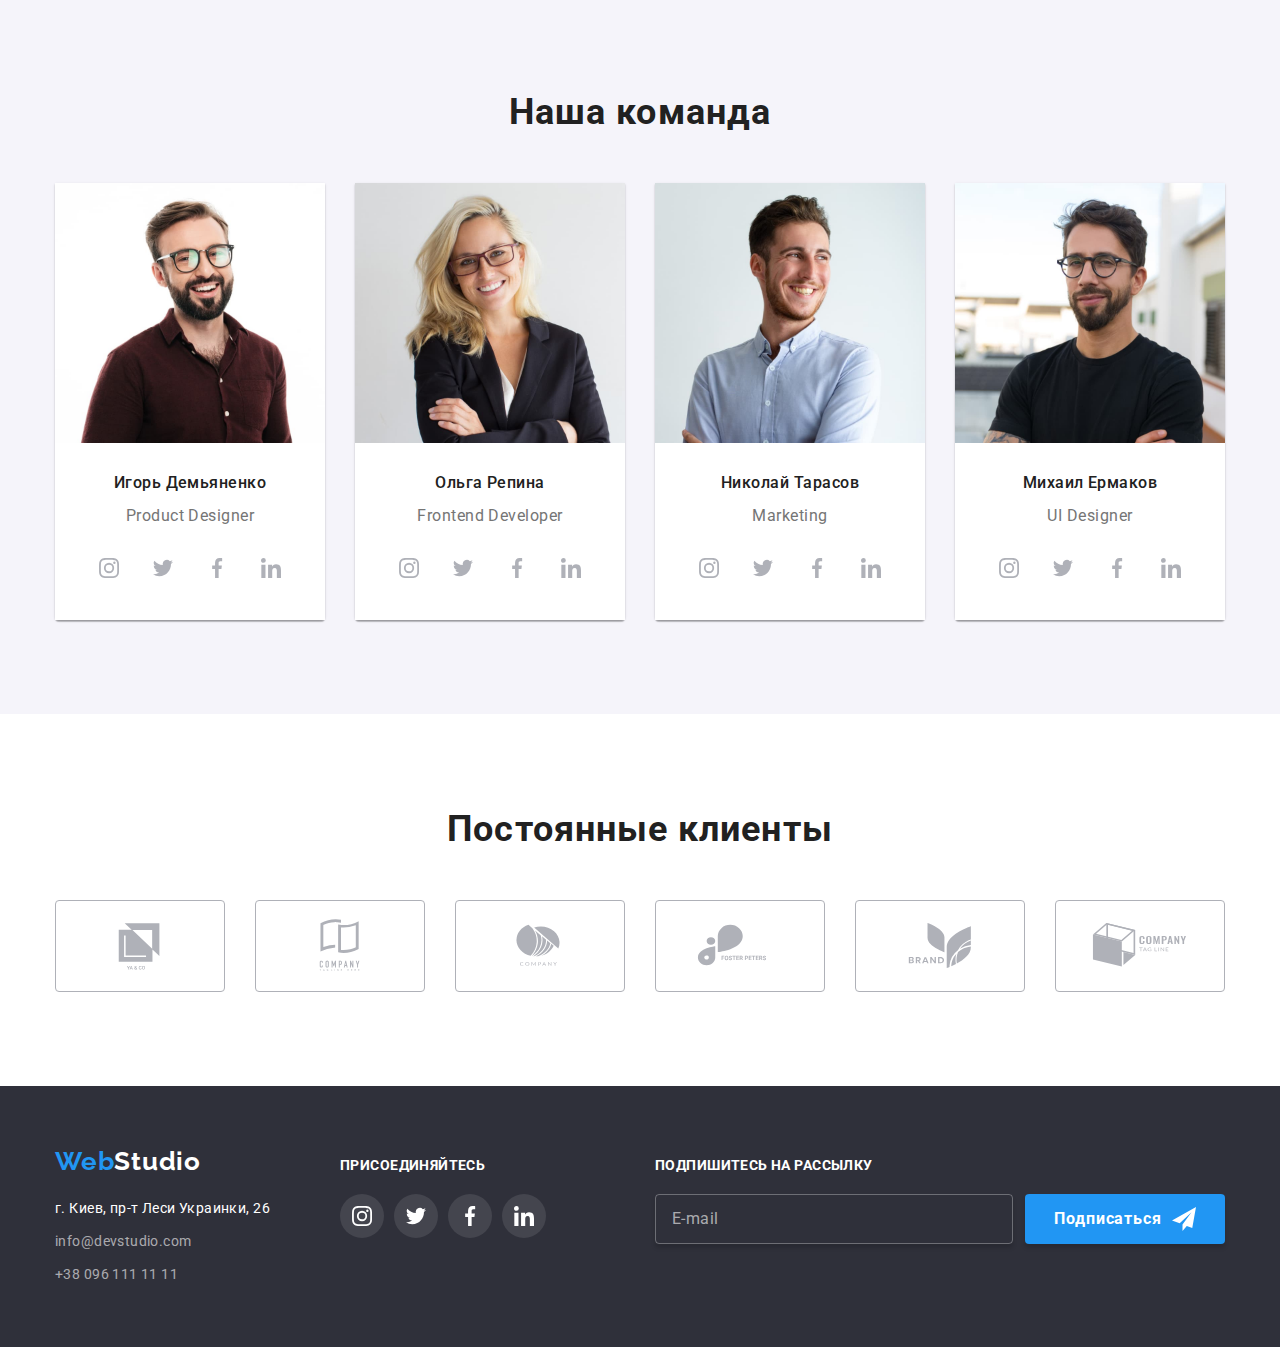
==== commit d74745b4: "BEM" ====
--- a/index.html
+++ b/index.html
@@ -70,65 +70,67 @@
     <!-- Блок main -->
     <main class="main">
       <!-- Основной баннер -->
-      <section class="hero section overlay">
+      <section class="hero">
         <div class="container">
           <h1 class="hero-title">
             Эффективные решения<br />для вашего бизнеса
           </h1>
-          <button class="button-main button" type="button" data-modal-open>
+          <button class="button" type="button" data-modal-open>
             Заказать услугу
           </button>
         </div>
       </section>
       <!-- Наши преимущества -->
-      <section class="features section">
+      <section class="features">
         <div class="container">
-          <h2 class="features-title title hide">Наши преимущества</h2>
-          <ul class="features-list list">
-            <li class="features-item">
-              <div class="features-image">
-                <svg class="features-icon" width="70" height="70">
+          <h2 class="title visually-hidden">Наши преимущества</h2>
+          <ul class="features__list list">
+            <li class="features__item">
+              <div class="features__image">
+                <svg class="features__icon" width="70" height="70">
                   <use href="./images/icons.svg#antenna"></use>
                 </svg>
               </div>
-              <h3 class="features-subtitle subtitle">Внимание к деталям</h3>
-              <p class="features-text">
+              <h3 class="subtitle features__subtitle">Внимание к деталям</h3>
+              <p class="text">
                 Идейные соображения, а также начало повседневной работы по
                 формированию позиции.
               </p>
             </li>
-            <li class="features-item">
-              <div class="features-image">
-                <svg class="features-icon" width="70" height="70">
+            <li class="features__item">
+              <div class="features__image">
+                <svg class="features__icon" width="70" height="70">
                   <use href="./images/icons.svg#clock"></use>
                 </svg>
               </div>
-              <h3 class="features-subtitle subtitle">Пунктуальность</h3>
-              <p class="features-text">
+              <h3 class="subtitle features__subtitle">Пунктуальность</h3>
+              <p class="text">
                 Задача организации, в особенности же рамки и место обучения
                 кадров влечет за собой.
               </p>
             </li>
-            <li class="features-item">
-              <div class="features-image">
-                <svg class="features-icon" width="70" height="70">
+            <li class="features__item">
+              <div class="features__image">
+                <svg class="features__icon" width="70" height="70">
                   <use href="./images/icons.svg#diagram"></use>
                 </svg>
               </div>
-              <h3 class="features-subtitle subtitle">Планирование</h3>
-              <p class="features-text">
+              <h3 class="subtitle features__subtitle">Планирование</h3>
+              <p class="text">
                 Равным образом консультация с широким активом в значительной
                 степени обуславливает.
               </p>
             </li>
-            <li class="features-item">
-              <div class="features-image">
-                <svg class="features-icon" width="70" height="70">
+            <li class="features__item">
+              <div class="features__image">
+                <svg class="features__icon" width="70" height="70">
                   <use href="./images/icons.svg#astronaut"></use>
                 </svg>
               </div>
-              <h3 class="features-subtitle subtitle">Современные технологии</h3>
-              <p class="features-text">
+              <h3 class="subtitle features__subtitle">
+                Современные технологии
+              </h3>
+              <p class="text">
                 Значимость этих проблем настолько очевидна, что реализация
                 плановых заданий.
               </p>
@@ -139,44 +141,44 @@
       <!-- Чем мы занимаемся -->
       <section class="work section">
         <div class="container">
-          <h2 class="work-title title">Чем мы занимаемся</h2>
-          <ul class="work-list list">
-            <li class="work-item">
-              <div class="work-thumb">
+          <h2 class="title">Чем мы занимаемся</h2>
+          <ul class="work__list list">
+            <li class="work__item">
+              <div class="work__thumb">
                 <img
-                  class="work-image"
+                  class="work__image"
                   src="./images/box1.jpg"
                   alt="Программист работает в офисе"
                   width="370"
                 />
-                <div class="work-overlay">
-                  <h3 class="work-subtitle subtitle">Десктопные приложения</h3>
+                <div class="work__overlay">
+                  <h3 class="subtitle work__subtitle">Десктопные приложения</h3>
                 </div>
               </div>
             </li>
-            <li class="work-item">
-              <div class="work-thumb">
+            <li class="work__item">
+              <div class="work__thumb">
                 <img
-                  class="work-image"
+                  class="work__image"
                   src="./images/box2.jpg"
                   alt="Веб-дизайнер разрабатывает интерфейс для мобильного приложения"
                   width="370"
                 />
-                <div class="work-overlay">
-                  <h3 class="work-subtitle subtitle">Мобильные приложения</h3>
+                <div class="work__overlay">
+                  <h3 class="subtitle work__subtitle">Мобильные приложения</h3>
                 </div>
               </div>
             </li>
-            <li class="work-item">
-              <div class="work-thumb">
+            <li class="work__item">
+              <div class="work__thumb">
                 <img
-                  class="work-image"
+                  class="work__image"
                   src="./images/box3.jpg"
                   alt="Веб-дизайнер выбирает цвет на графическом планшете"
                   width="370"
                 />
-                <div class="work-overlay">
-                  <h3 class="work-subtitle subtitle">Дизайнерские решения</h3>
+                <div class="work__overlay">
+                  <h3 class="subtitle work__subtitle">Дизайнерские решения</h3>
                 </div>
               </div>
             </li>
@@ -186,42 +188,42 @@
       <!-- Наша команда -->
       <section class="team section">
         <div class="container">
-          <h2 class="team-title title">Наша команда</h2>
-          <ul class="team-list list">
+          <h2 class="title">Наша команда</h2>
+          <ul class="team__list list">
             <li class="team-item">
               <img
-                class="team-image"
+                class="team-item__image"
                 src="./images/photo1.jpg"
                 alt="Фото Игоря Демьяненко"
                 width="270"
               />
-              <div class="team-description">
-                <h3 class="team-subtitle subtitle">Игорь Демьяненко</h3>
-                <p class="team-text" lang="en">Product Designer</p>
+              <div class="team-item__description">
+                <h3 class="subtitle team__subtitle">Игорь Демьяненко</h3>
+                <p class="text team__text" lang="en">Product Designer</p>
                 <ul class="social-list list">
-                  <li class="social-item">
-                    <a class="social-link link" href=""
-                      ><svg class="social-icon" width="20" height="20">
+                  <li class="social-list__item">
+                    <a class="social-list__link link" href=""
+                      ><svg class="social-list__icon" width="20" height="20">
                         <use href="./images/icons.svg#instagram"></use>
                       </svg>
                     </a>
                   </li>
-                  <li class="social-item">
-                    <a class="social-link link" href="">
-                      <svg class="social-icon" width="20" height="20">
+                  <li class="social-list__item">
+                    <a class="social-list__link link" href="">
+                      <svg class="social-list__icon" width="20" height="20">
                         <use href="./images/icons.svg#twitter"></use>
                       </svg>
                     </a>
                   </li>
-                  <li class="social-item">
-                    <a class="social-link link" href=""
-                      ><svg class="social-icon" width="20" height="20">
+                  <li class="social-list__item">
+                    <a class="social-list__link link" href=""
+                      ><svg class="social-list__icon" width="20" height="20">
                         <use href="./images/icons.svg#facebook"></use></svg
                     ></a>
                   </li>
-                  <li class="social-item">
-                    <a class="social-link link" href=""
-                      ><svg class="social-icon" width="20" height="20">
+                  <li class="social-list__item">
+                    <a class="social-list__link link" href=""
+                      ><svg class="social-list__icon" width="20" height="20">
                         <use href="./images/icons.svg#linkedin"></use></svg
                     ></a>
                   </li>
@@ -230,38 +232,38 @@
             </li>
             <li class="team-item">
               <img
-                class="team-image"
+                class="team-item__image"
                 src="./images/photo2.jpg"
                 alt="Фото Ольги Репиной"
                 width="270"
               />
-              <div class="team-description">
-                <h3 class="team-subtitle subtitle">Ольга Репина</h3>
-                <p class="team-text" lang="en">Frontend Developer</p>
+              <div class="team-item__description">
+                <h3 class="subtitle team__subtitle">Ольга Репина</h3>
+                <p class="text team__text" lang="en">Frontend Developer</p>
                 <ul class="social-list list">
-                  <li class="social-item">
-                    <a class="social-link link" href=""
-                      ><svg class="social-icon" width="20" height="20">
+                  <li class="social-list__item">
+                    <a class="social-list__link link" href=""
+                      ><svg class="social-list__icon" width="20" height="20">
                         <use href="./images/icons.svg#instagram"></use>
                       </svg>
                     </a>
                   </li>
-                  <li class="social-item">
-                    <a class="social-link link" href="">
-                      <svg class="social-icon" width="20" height="20">
+                  <li class="social-list__item">
+                    <a class="social-list__link link" href="">
+                      <svg class="social-list__icon" width="20" height="20">
                         <use href="./images/icons.svg#twitter"></use>
                       </svg>
                     </a>
                   </li>
-                  <li class="social-item">
-                    <a class="social-link link" href=""
-                      ><svg class="social-icon" width="20" height="20">
+                  <li class="social-list__item">
+                    <a class="social-list__link link" href=""
+                      ><svg class="social-list__icon" width="20" height="20">
                         <use href="./images/icons.svg#facebook"></use></svg
                     ></a>
                   </li>
-                  <li class="social-item">
-                    <a class="social-link link" href=""
-                      ><svg class="social-icon" width="20" height="20">
+                  <li class="social-list__item">
+                    <a class="social-list__link link" href=""
+                      ><svg class="social-list__icon" width="20" height="20">
                         <use href="./images/icons.svg#linkedin"></use></svg
                     ></a>
                   </li>
@@ -270,38 +272,38 @@
             </li>
             <li class="team-item">
               <img
-                class="team-image"
+                class="team-item__image"
                 src="./images/photo3.jpg"
                 alt="Фото Николая Тарасова"
                 width="270"
               />
-              <div class="team-description">
-                <h3 class="team-subtitle subtitle">Николай Тарасов</h3>
-                <p class="team-text" lang="en">Marketing</p>
+              <div class="team-item__description">
+                <h3 class="subtitle team__subtitle">Николай Тарасов</h3>
+                <p class="text team__text" lang="en">Marketing</p>
                 <ul class="social-list list">
-                  <li class="social-item">
-                    <a class="social-link link" href=""
-                      ><svg class="social-icon" width="20" height="20">
+                  <li class="social-list__item">
+                    <a class="social-list__link link" href=""
+                      ><svg class="social-list__icon" width="20" height="20">
                         <use href="./images/icons.svg#instagram"></use>
                       </svg>
                     </a>
                   </li>
-                  <li class="social-item">
-                    <a class="social-link link" href="">
-                      <svg class="social-icon" width="20" height="20">
+                  <li class="social-list__item">
+                    <a class="social-list__link link" href="">
+                      <svg class="social-list__icon" width="20" height="20">
                         <use href="./images/icons.svg#twitter"></use>
                       </svg>
                     </a>
                   </li>
-                  <li class="social-item">
-                    <a class="social-link link" href=""
-                      ><svg class="social-icon" width="20" height="20">
+                  <li class="social-list__item">
+                    <a class="social-list__link link" href=""
+                      ><svg class="social-list__icon" width="20" height="20">
                         <use href="./images/icons.svg#facebook"></use></svg
                     ></a>
                   </li>
-                  <li class="social-item">
-                    <a class="social-link link" href=""
-                      ><svg class="social-icon" width="20" height="20">
+                  <li class="social-list__item">
+                    <a class="social-list__link link" href=""
+                      ><svg class="social-list__icon" width="20" height="20">
                         <use href="./images/icons.svg#linkedin"></use></svg
                     ></a>
                   </li>
@@ -310,38 +312,38 @@
             </li>
             <li class="team-item">
               <img
-                class="team-image"
+                class="team-item__image"
                 src="./images/photo4.jpg"
                 alt="Фото Михаила Ермакова"
                 width="270"
               />
-              <div class="team-description">
-                <h3 class="team-subtitle subtitle">Михаил Ермаков</h3>
-                <p class="team-text" lang="en">UI Designer</p>
+              <div class="team-item__description">
+                <h3 class="subtitle team__subtitle">Михаил Ермаков</h3>
+                <p class="text team__text" lang="en">UI Designer</p>
                 <ul class="social-list list">
-                  <li class="social-item">
-                    <a class="social-link link" href=""
-                      ><svg class="social-icon" width="20" height="20">
+                  <li class="social-list__item">
+                    <a class="social-list__link link" href=""
+                      ><svg class="social-list__icon" width="20" height="20">
                         <use href="./images/icons.svg#instagram"></use>
                       </svg>
                     </a>
                   </li>
-                  <li class="social-item">
-                    <a class="social-link link" href="">
-                      <svg class="social-icon" width="20" height="20">
+                  <li class="social-list__item">
+                    <a class="social-list__link link" href="">
+                      <svg class="social-list__icon" width="20" height="20">
                         <use href="./images/icons.svg#twitter"></use>
                       </svg>
                     </a>
                   </li>
-                  <li class="social-item">
-                    <a class="social-link link" href=""
-                      ><svg class="social-icon" width="20" height="20">
+                  <li class="social-list__item">
+                    <a class="social-list__link link" href=""
+                      ><svg class="social-list__icon" width="20" height="20">
                         <use href="./images/icons.svg#facebook"></use></svg
                     ></a>
                   </li>
-                  <li class="social-item">
-                    <a class="social-link link" href=""
-                      ><svg class="social-icon" width="20" height="20">
+                  <li class="social-list__item">
+                    <a class="social-list__link link" href=""
+                      ><svg class="social-list__icon" width="20" height="20">
                         <use href="./images/icons.svg#linkedin"></use></svg
                     ></a>
                   </li>
@@ -354,41 +356,41 @@
       <!-- Постоянные клиенты -->
       <section class="clients section">
         <div class="container">
-          <h2 class="clients-title title">Постоянные клиенты</h2>
-          <ul class="clients-list list">
+          <h2 class="title">Постоянные клиенты</h2>
+          <ul class="clients__list list">
             <li class="clients-item">
-              <a href="" class="clients-link"
-                ><svg class="clients-icon" width="106" height="60">
+              <a href="" class="clients-item__link"
+                ><svg class="clients-item__icon" width="106" height="60">
                   <use href="./images/icons.svg#client1"></use></svg
               ></a>
             </li>
             <li class="clients-item">
-              <a href="" class="clients-link"
-                ><svg class="clients-icon" width="106" height="60">
+              <a href="" class="clients-item__link"
+                ><svg class="clients-item__icon" width="106" height="60">
                   <use href="./images/icons.svg#client2"></use></svg
               ></a>
             </li>
             <li class="clients-item">
-              <a href="" class="clients-link"
-                ><svg class="clients-icon" width="106" height="60">
+              <a href="" class="clients-item__link"
+                ><svg class="clients-item__icon" width="106" height="60">
                   <use href="./images/icons.svg#client3"></use></svg
               ></a>
             </li>
             <li class="clients-item">
-              <a href="" class="clients-link"
-                ><svg class="clients-icon" width="106" height="60">
+              <a href="" class="clients-item__link"
+                ><svg class="clients-item__icon" width="106" height="60">
                   <use href="./images/icons.svg#client4"></use></svg
               ></a>
             </li>
             <li class="clients-item">
-              <a href="" class="clients-link"
-                ><svg class="clients-icon" width="106" height="60">
+              <a href="" class="clients-item__link"
+                ><svg class="clients-item__icon" width="106" height="60">
                   <use href="./images/icons.svg#client5"></use></svg
               ></a>
             </li>
             <li class="clients-item">
-              <a href="" class="clients-link"
-                ><svg class="clients-icon" width="106" height="60">
+              <a href="" class="clients-item__link"
+                ><svg class="clients-item__icon" width="106" height="60">
                   <use href="./images/icons.svg#client6"></use></svg
               ></a>
             </li>
@@ -434,7 +436,7 @@
           </address>
         </div>
         <div class="social-block">
-          <h3 class="subtitle subtitle--footer">Присоединяйтесь</h3>
+          <h3 class="subtitle footer__subtitle">Присоединяйтесь</h3>
           <ul class="social-list list">
             <li class="social-list__item">
               <a
@@ -474,7 +476,7 @@
           </ul>
         </div>
         <div class="subscribe-section">
-          <h3 class="subtitle subtitle--footer">Подпишитесь на рассылку</h3>
+          <h3 class="subtitle footer__subtitle">Подпишитесь на рассылку</h3>
           <form action="#" class="subscribe-form">
             <input
               type="email"
@@ -536,7 +538,7 @@
           <label class="modal-form-agreement">
             <input
               type="checkbox"
-              class="agreement-checkbox-input hide"
+              class="agreement-checkbox-input visually-hidden"
               name="agreement"
               value="agree"
             />
--- a/css/styles.css
+++ b/css/styles.css
@@ -46,9 +46,13 @@
   padding-right: 15px;
   margin: 0 auto;
 }
+.section {
+  padding-top: 94px;
+  padding-bottom: 94px;
+}
 .list {
   list-style: none;
-  padding-inline-start: 0;
+  padding: 0;
 }
 .link {
   text-decoration: none;
@@ -66,7 +70,11 @@
   letter-spacing: 0.03em;
   font-size: inherit;
 }
-.hide {
+.text {
+  line-height: 1.71;
+  letter-spacing: 0.03em;
+}
+.visually-hidden {
   position: absolute;
   white-space: nowrap;
   width: 1px;
@@ -207,17 +215,12 @@
 }
 /* Основной баннер */
 .hero {
-  padding-top: 200px;
-  padding-bottom: 200px;
-  color: var(--regular-white-color);
-  text-align: center;
-}
-/* Фон на блок  Hero */
-.overlay {
   max-width: 1600px;
   height: 600px;
   margin-right: auto;
   margin-left: auto;
+  padding-top: 200px;
+  padding-bottom: 200px;
   background-image: linear-gradient(
       to right,
       var(--hero-overlay-color),
@@ -228,6 +231,8 @@
   background-repeat: no-repeat;
   background-position: center;
   background-size: cover;
+  color: var(--regular-white-color);
+  text-align: center;
 }
 .hero-title {
   margin-bottom: var(--item-gap);
@@ -240,17 +245,16 @@
 /* Наши преимущества */
 .features {
   padding-top: 94px;
-  padding-bottom: 94px;
-}
-.features-list {
+}
+.features__list {
   display: flex;
   margin-left: calc((-1) * var(--item-gap));
 }
-.features-item {
+.features__item {
   flex-basis: calc(100% / 4 - var(--item-gap));
   margin-left: var(--item-gap);
 }
-.features-image {
+.features__image {
   display: flex;
   align-items: center;
   justify-content: center;
@@ -259,35 +263,28 @@
   border-radius: 4px;
   margin-bottom: 30px;
 }
-.features-subtitle {
+.features__subtitle {
   margin-bottom: 10px;
   line-height: 1.14;
   text-transform: uppercase;
 }
-.features-text {
-  line-height: 1.71;
-  letter-spacing: 0.03em;
-}
 /* Чем мы занимаемся */
-.work {
-  padding-bottom: 94px;
-}
-.work-list {
+.work__list {
   display: flex;
   margin-left: calc((-1) * var(--item-gap));
 }
-.work-item {
+.work__item {
   flex-basis: calc(100% / 3 - var(--item-gap));
   margin-left: var(--item-gap);
 }
-.work-image {
+.work__image {
   display: block;
   max-width: 100%;
 }
-.work-thumb {
+.work__thumb {
   position: relative;
 }
-.work-overlay {
+.work__overlay {
   position: absolute;
   width: 100%;
   height: 70px;
@@ -297,7 +294,7 @@
   align-items: center;
   background-color: var(--work-overlay-color);
 }
-.work-subtitle {
+.work__subtitle {
   color: var(--regular-white-color);
   line-height: 1.14;
   letter-spacing: 0.03em;
@@ -305,12 +302,10 @@
 }
 /* Наша команда */
 .team {
-  padding-top: 94px;
-  padding-bottom: 94px;
   text-align: center;
   background-color: var(--secondary-background-color);
 }
-.team-list {
+.team__list {
   display: flex;
   margin-left: calc((-1) * var(--item-gap));
 }
@@ -321,11 +316,11 @@
     0px 2px 1px rgba(0, 0, 0, 0.2);
   border-radius: 0px 0px 4px 4px;
 }
-.team-image {
+.team-item__image {
   display: block;
   max-width: 100%;
 }
-.team-description {
+.team-item__description {
   max-width: 100%;
   padding-top: var(--item-gap);
   padding-bottom: var(--item-gap);
@@ -333,11 +328,11 @@
   font-size: 16px;
   line-height: 1.19;
 }
-.team-subtitle {
+.team__subtitle {
   margin-bottom: 10px;
   font-weight: 500;
 }
-.team-text {
+.team__text {
   margin-bottom: 16px;
   letter-spacing: 0.03em;
 }
@@ -373,7 +368,7 @@
   padding-top: 94px;
   padding-bottom: 94px;
 }
-.clients-list {
+.clients__list {
   display: flex;
   margin-left: calc((-1) * var(--item-gap));
 }
@@ -381,7 +376,7 @@
   flex-basis: calc(100% / 6 - var(--item-gap));
   margin-left: var(--item-gap);
 }
-.clients-link {
+.clients-item__link {
   height: 92px;
   display: flex;
   align-items: center;
@@ -393,12 +388,12 @@
   transition: color 250ms cubic-bezier(0.4, 0, 0.2, 1),
     border-color 250ms cubic-bezier(0.4, 0, 0.2, 1);
 }
-.clients-link:hover,
-.clients-link:focus {
+.clients-item__link:hover,
+.clients-item__link:focus {
   color: var(--accent-color);
   border-color: var(--accent-color);
 }
-.clients-icon {
+.clients-item__icon {
   display: inline-block;
   fill: currentColor;
 }
@@ -432,7 +427,7 @@
 .adress__item:not(:last-child) {
   margin-bottom: 9px;
 }
-.subtitle--footer {
+.footer__subtitle {
   margin-bottom: 20px;
   color: var(--regular-white-color);
   line-height: 1.14;
@@ -440,9 +435,6 @@
 }
 .social-block {
   margin-left: 70px;
-}
-.footer .social-list {
-  padding: 0;
 }
 .social-list__link--footer {
   color: var(--regular-white-color);
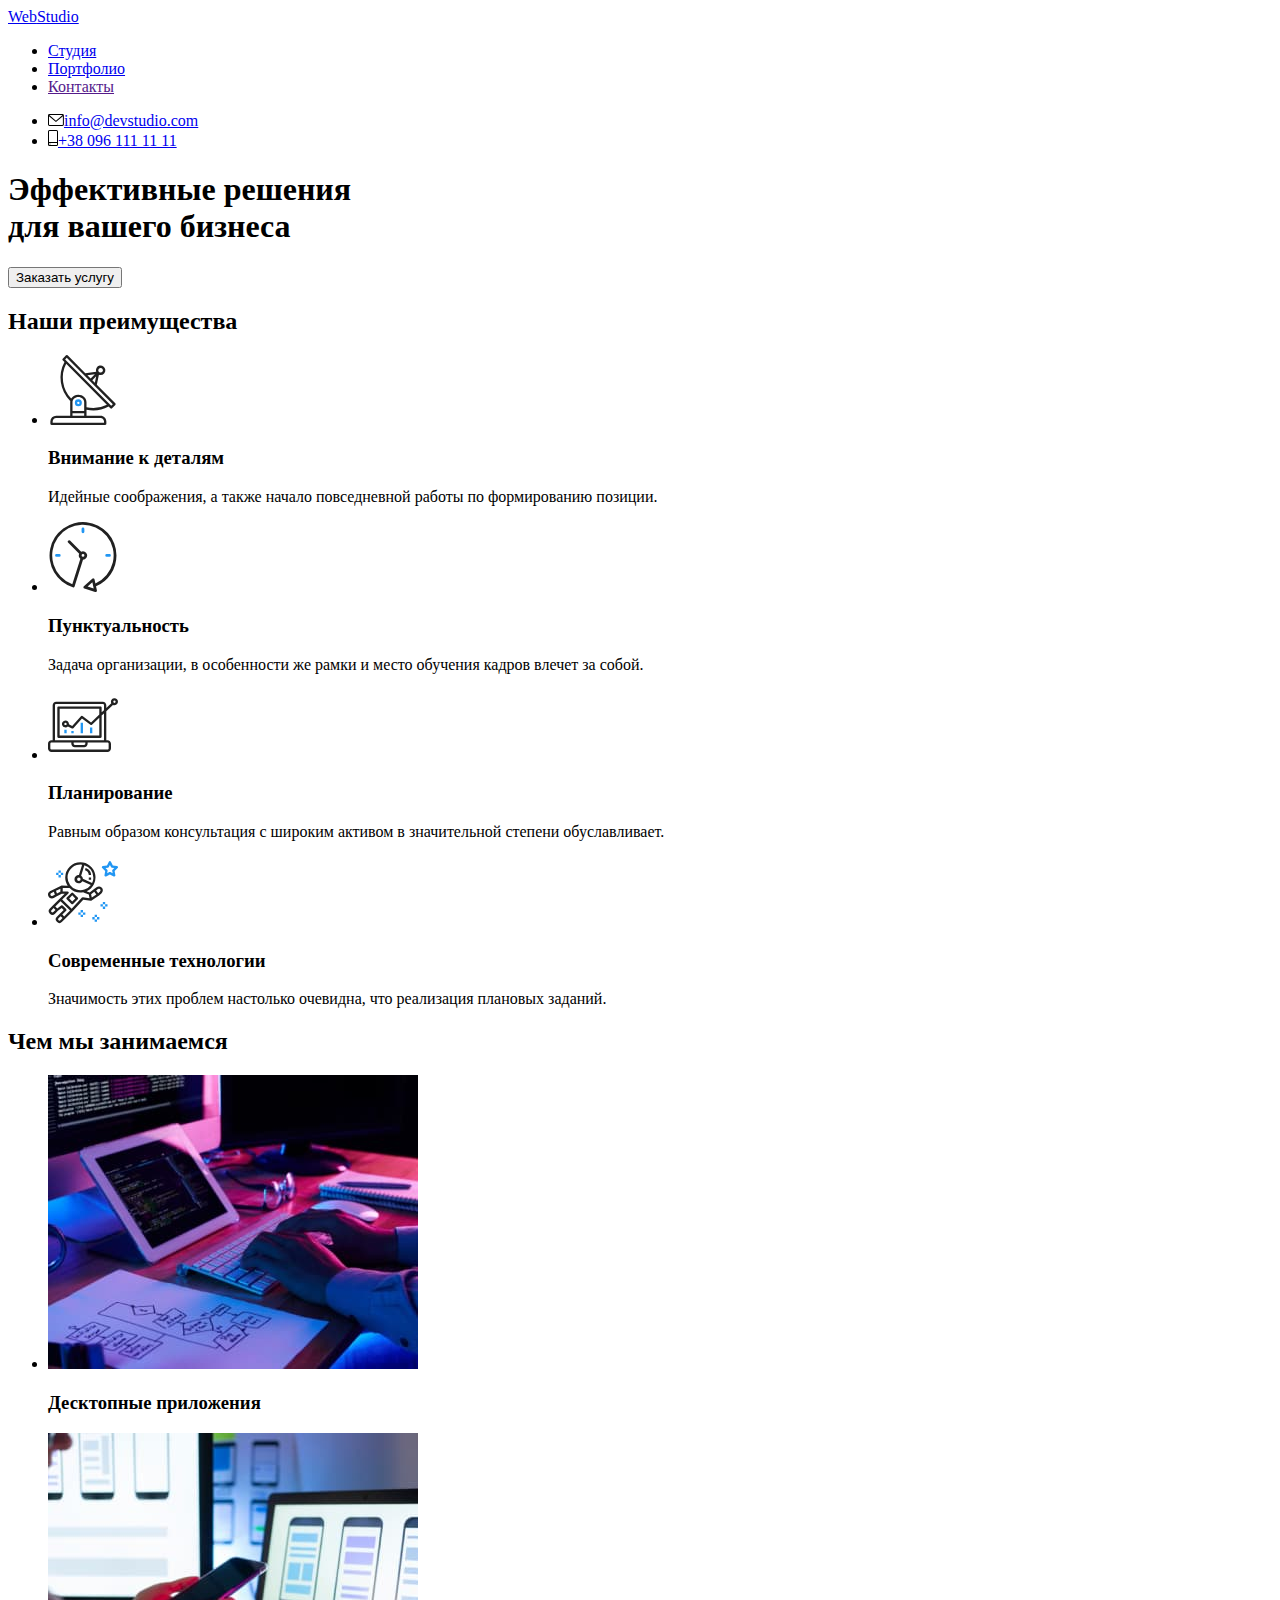
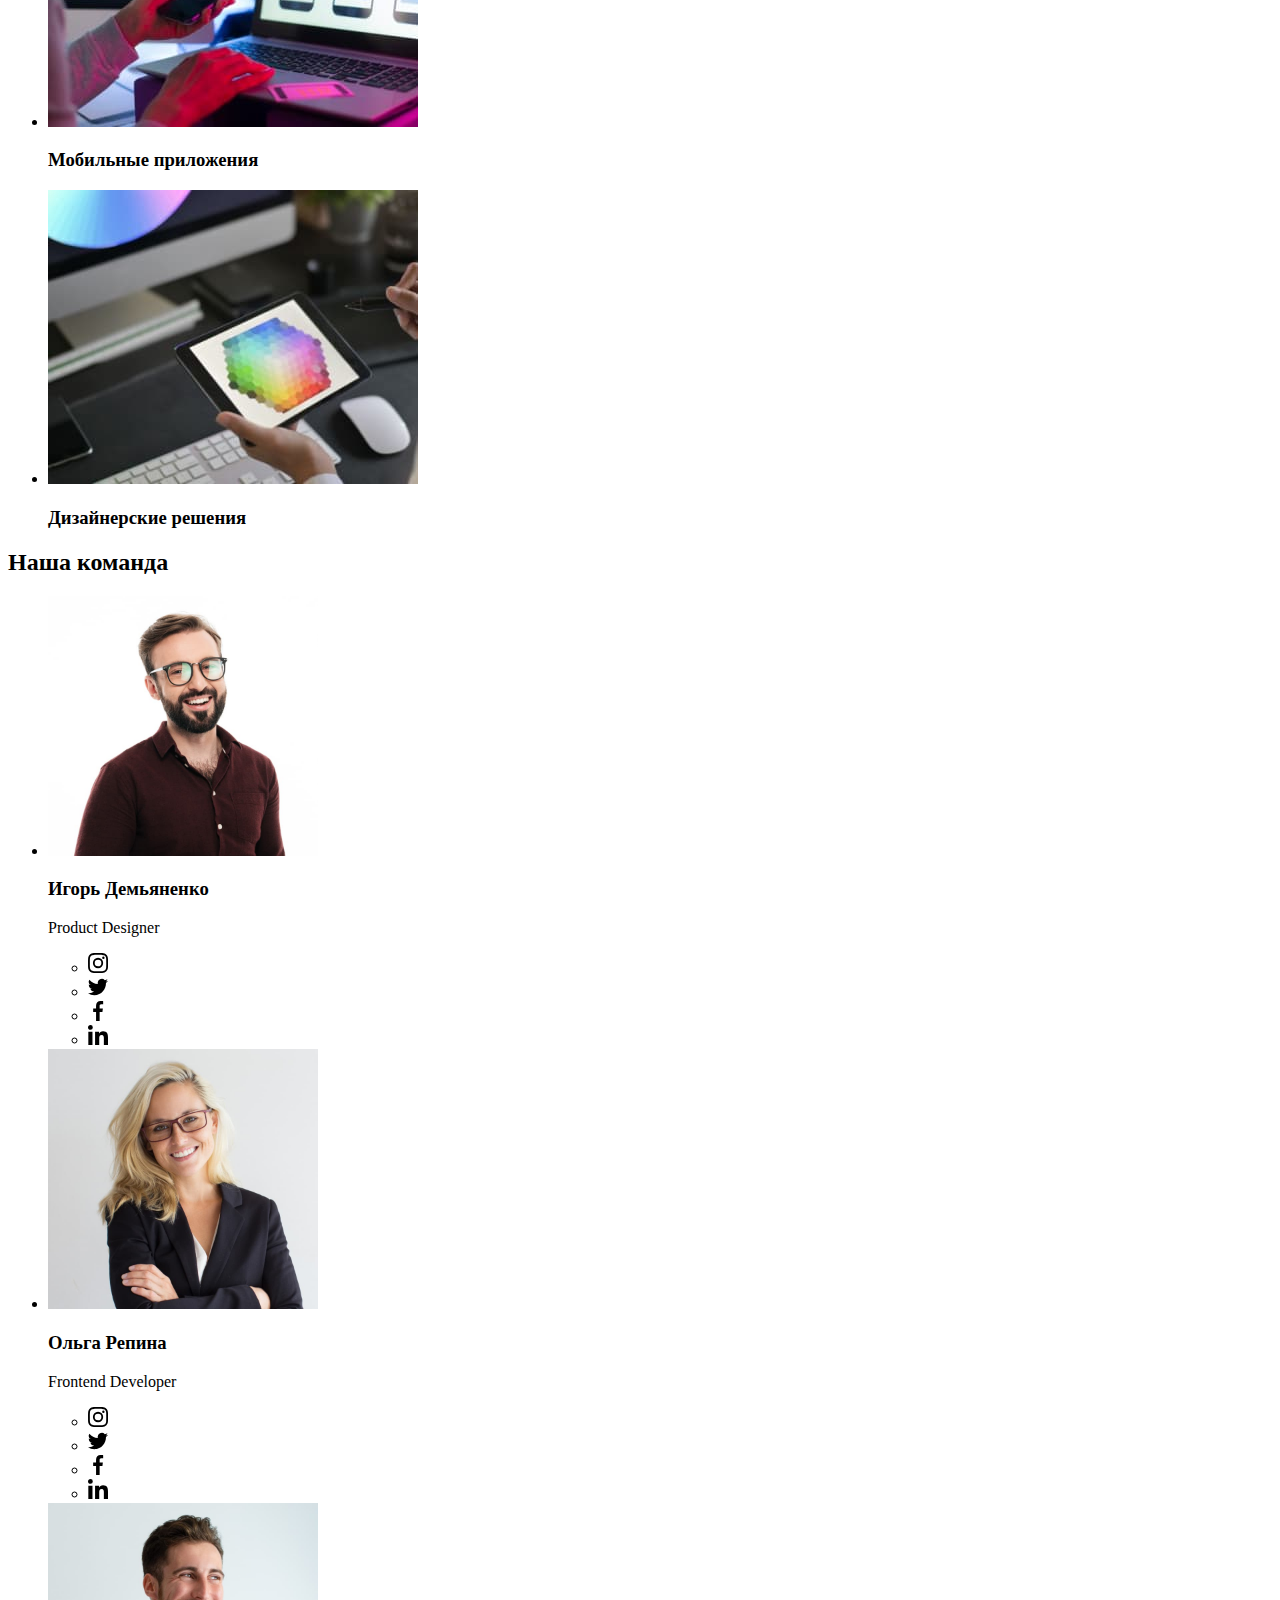
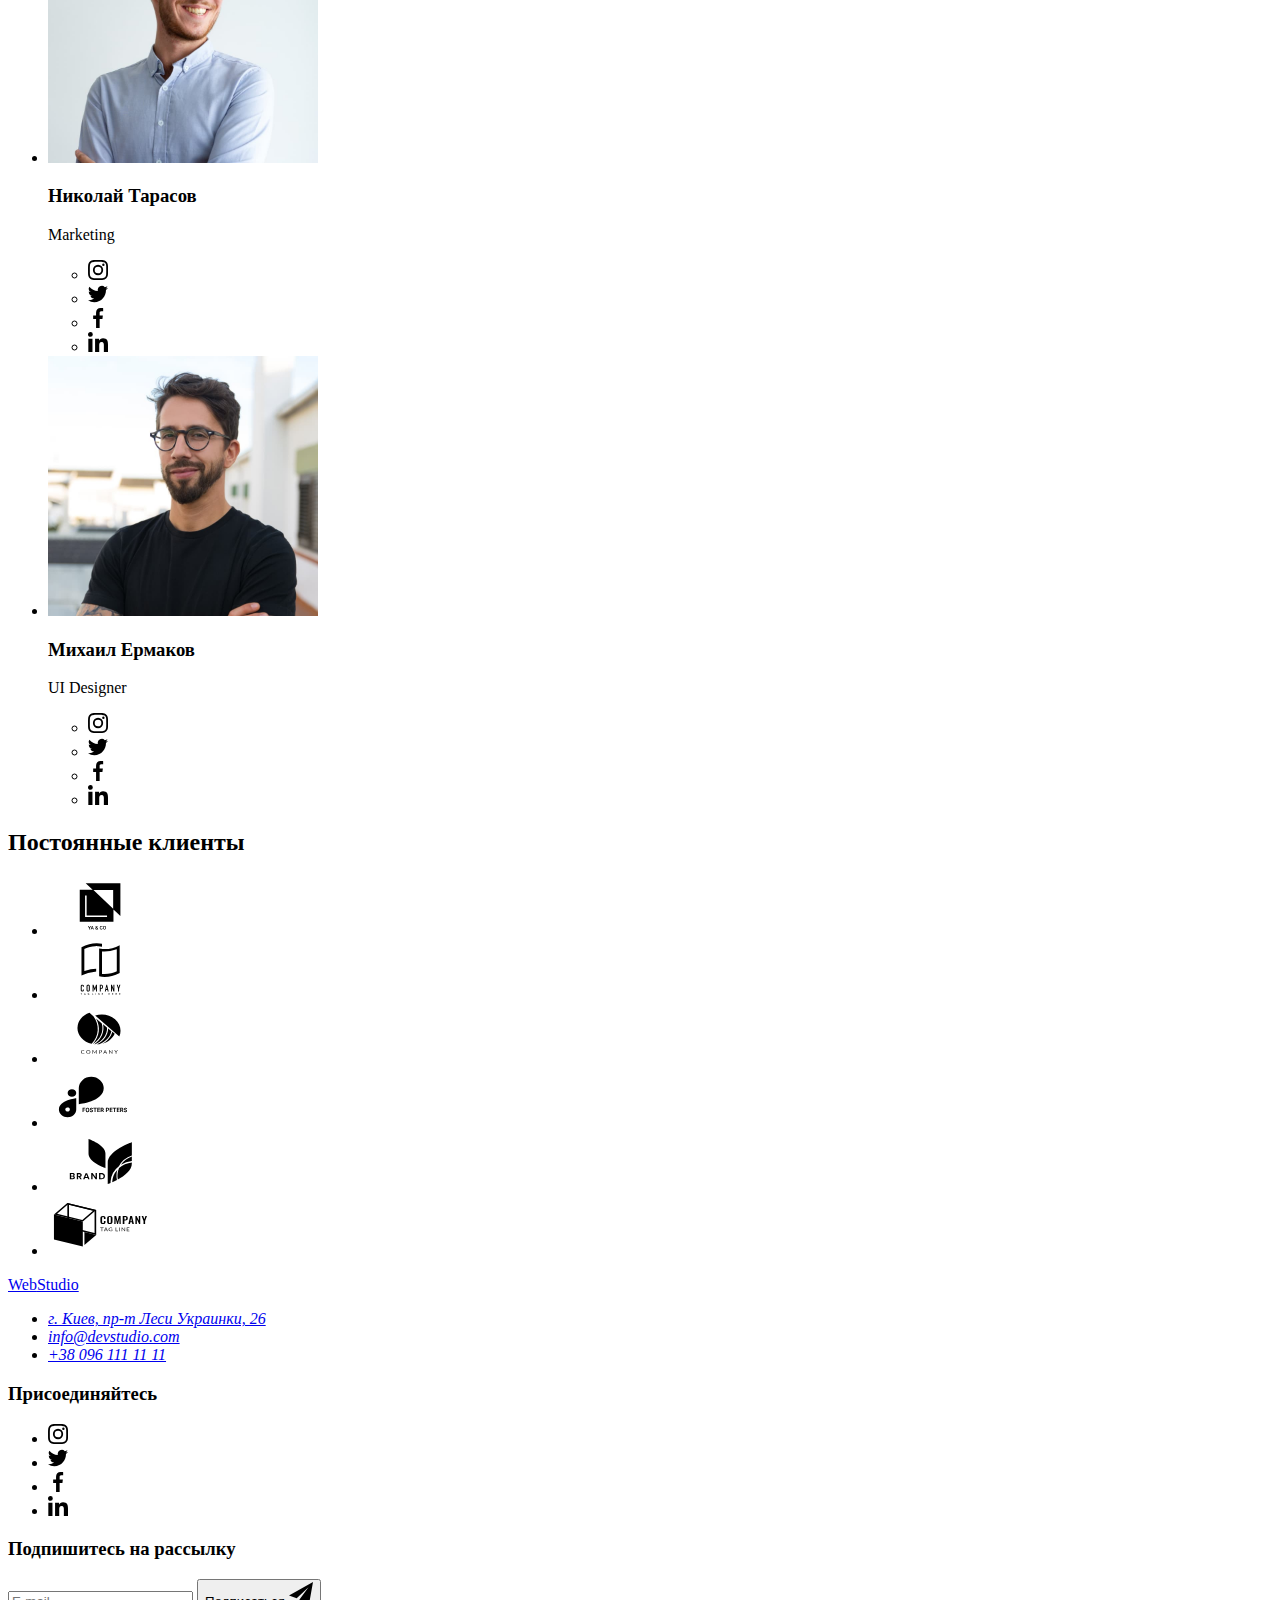
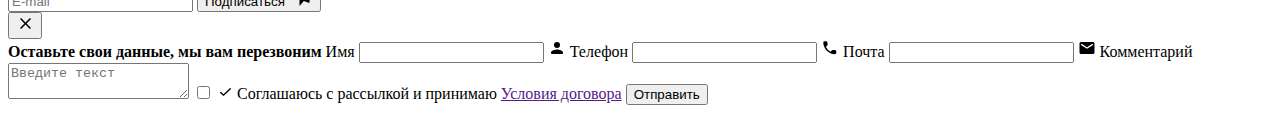
==== commit b7c42f90: "BEM+SASS" ====
--- a/index.html
+++ b/index.html
@@ -11,11 +11,7 @@
       href="https://fonts.googleapis.com/css2?family=Raleway:wght@700&family=Roboto:wght@400;500;700;900&display=swap"
       rel="stylesheet"
     />
-    <link
-      rel="stylesheet"
-      href="https://cdnjs.cloudflare.com/ajax/libs/modern-normalize/1.1.0/modern-normalize.min.css"
-    />
-    <link rel="stylesheet" href="./css/styles.css" />
+    <link rel="stylesheet" href="./dist/css/main.min.css" />
   </head>
   <body>
     <!-- Блок header -->
@@ -23,42 +19,36 @@
       <div class="container container--header">
         <!-- Основная навигация -->
         <nav class="navigation">
-          <a class="logo link" href="./index.html"
-            ><span class="logo__label"
-              >Web<span class="logo__label logo__label--header"
-                >Studio</span
-              ></span
-            ></a
+          <a class="logo header__logo" href="./index.html"
+            >Web<span class="logo__type logo__type--header">Studio</span></a
           >
-          <ul class="navigation__list list">
+          <ul class="navigation__list">
             <li class="navigation__item">
               <a
-                class="navigation__link navigation__link--current link"
+                class="navigation__link navigation__link--current"
                 href="./index.html"
                 >Студия</a
               >
             </li>
             <li class="navigation__item">
-              <a class="navigation__link link" href="./portfolio.html"
-                >Портфолио</a
-              >
+              <a class="navigation__link" href="./portfolio.html">Портфолио</a>
             </li>
             <li class="navigation__item">
-              <a class="navigation__link link" href="">Контакты</a>
+              <a class="navigation__link" href="">Контакты</a>
             </li>
           </ul>
         </nav>
         <!-- Контактная информация -->
-        <ul class="contacts list">
+        <ul class="contacts">
           <li class="contacts__item">
-            <a class="contacts__link link" href="mailto:info@devstudio.com"
+            <a class="contacts__link" href="mailto:info@devstudio.com"
               ><svg class="contacts__icon" width="16" height="12">
                 <use href="./images/icons.svg#envelope"></use></svg
               ><span class="contacts__label">info@devstudio.com</span></a
             >
           </li>
           <li class="contacts__item">
-            <a class="contacts__link link" href="tel:+380961111111"
+            <a class="contacts__link" href="tel:+380961111111"
               ><svg class="contacts__icon" width="10" height="16">
                 <use href="./images/icons.svg#smartphone"></use></svg
               ><span class="contacts__label">+38 096 111 11 11</span></a
@@ -84,15 +74,15 @@
       <section class="features">
         <div class="container">
           <h2 class="title visually-hidden">Наши преимущества</h2>
-          <ul class="features__list list">
+          <ul class="features__list">
             <li class="features__item">
               <div class="features__image">
                 <svg class="features__icon" width="70" height="70">
                   <use href="./images/icons.svg#antenna"></use>
                 </svg>
               </div>
-              <h3 class="subtitle features__subtitle">Внимание к деталям</h3>
-              <p class="text">
+              <h3 class="features__subtitle">Внимание к деталям</h3>
+              <p class="features__text">
                 Идейные соображения, а также начало повседневной работы по
                 формированию позиции.
               </p>
@@ -103,8 +93,8 @@
                   <use href="./images/icons.svg#clock"></use>
                 </svg>
               </div>
-              <h3 class="subtitle features__subtitle">Пунктуальность</h3>
-              <p class="text">
+              <h3 class="features__subtitle">Пунктуальность</h3>
+              <p class="features__text">
                 Задача организации, в особенности же рамки и место обучения
                 кадров влечет за собой.
               </p>
@@ -115,8 +105,8 @@
                   <use href="./images/icons.svg#diagram"></use>
                 </svg>
               </div>
-              <h3 class="subtitle features__subtitle">Планирование</h3>
-              <p class="text">
+              <h3 class="features__subtitle">Планирование</h3>
+              <p class="features__text">
                 Равным образом консультация с широким активом в значительной
                 степени обуславливает.
               </p>
@@ -127,10 +117,8 @@
                   <use href="./images/icons.svg#astronaut"></use>
                 </svg>
               </div>
-              <h3 class="subtitle features__subtitle">
-                Современные технологии
-              </h3>
-              <p class="text">
+              <h3 class="features__subtitle">Современные технологии</h3>
+              <p class="features__text">
                 Значимость этих проблем настолько очевидна, что реализация
                 плановых заданий.
               </p>
@@ -139,10 +127,10 @@
         </div>
       </section>
       <!-- Чем мы занимаемся -->
-      <section class="work section">
+      <section class="work">
         <div class="container">
           <h2 class="title">Чем мы занимаемся</h2>
-          <ul class="work__list list">
+          <ul class="work__list">
             <li class="work__item">
               <div class="work__thumb">
                 <img
@@ -152,7 +140,7 @@
                   width="370"
                 />
                 <div class="work__overlay">
-                  <h3 class="subtitle work__subtitle">Десктопные приложения</h3>
+                  <h3 class="work__subtitle">Десктопные приложения</h3>
                 </div>
               </div>
             </li>
@@ -165,7 +153,7 @@
                   width="370"
                 />
                 <div class="work__overlay">
-                  <h3 class="subtitle work__subtitle">Мобильные приложения</h3>
+                  <h3 class="work__subtitle">Мобильные приложения</h3>
                 </div>
               </div>
             </li>
@@ -178,7 +166,7 @@
                   width="370"
                 />
                 <div class="work__overlay">
-                  <h3 class="subtitle work__subtitle">Дизайнерские решения</h3>
+                  <h3 class="work__subtitle">Дизайнерские решения</h3>
                 </div>
               </div>
             </li>
@@ -186,43 +174,43 @@
         </div>
       </section>
       <!-- Наша команда -->
-      <section class="team section">
+      <section class="team">
         <div class="container">
           <h2 class="title">Наша команда</h2>
-          <ul class="team__list list">
-            <li class="team-item">
+          <ul class="team-list">
+            <li class="employee">
               <img
-                class="team-item__image"
+                class="employee__image"
                 src="./images/photo1.jpg"
                 alt="Фото Игоря Демьяненко"
                 width="270"
               />
-              <div class="team-item__description">
-                <h3 class="subtitle team__subtitle">Игорь Демьяненко</h3>
-                <p class="text team__text" lang="en">Product Designer</p>
-                <ul class="social-list list">
-                  <li class="social-list__item">
-                    <a class="social-list__link link" href=""
+              <div class="employee__description">
+                <h3 class="employee__subtitle">Игорь Демьяненко</h3>
+                <p class="employee__text" lang="en">Product Designer</p>
+                <ul class="social-list">
+                  <li class="social-list__item">
+                    <a class="social-list__link" href=""
                       ><svg class="social-list__icon" width="20" height="20">
                         <use href="./images/icons.svg#instagram"></use>
                       </svg>
                     </a>
                   </li>
                   <li class="social-list__item">
-                    <a class="social-list__link link" href="">
+                    <a class="social-list__link" href="">
                       <svg class="social-list__icon" width="20" height="20">
                         <use href="./images/icons.svg#twitter"></use>
                       </svg>
                     </a>
                   </li>
                   <li class="social-list__item">
-                    <a class="social-list__link link" href=""
+                    <a class="social-list__link" href=""
                       ><svg class="social-list__icon" width="20" height="20">
                         <use href="./images/icons.svg#facebook"></use></svg
                     ></a>
                   </li>
                   <li class="social-list__item">
-                    <a class="social-list__link link" href=""
+                    <a class="social-list__link" href=""
                       ><svg class="social-list__icon" width="20" height="20">
                         <use href="./images/icons.svg#linkedin"></use></svg
                     ></a>
@@ -230,39 +218,39 @@
                 </ul>
               </div>
             </li>
-            <li class="team-item">
+            <li class="employee">
               <img
-                class="team-item__image"
+                class="employee__image"
                 src="./images/photo2.jpg"
                 alt="Фото Ольги Репиной"
                 width="270"
               />
-              <div class="team-item__description">
-                <h3 class="subtitle team__subtitle">Ольга Репина</h3>
-                <p class="text team__text" lang="en">Frontend Developer</p>
-                <ul class="social-list list">
-                  <li class="social-list__item">
-                    <a class="social-list__link link" href=""
+              <div class="employee__description">
+                <h3 class="employee__subtitle">Ольга Репина</h3>
+                <p class="employee__text" lang="en">Frontend Developer</p>
+                <ul class="social-list">
+                  <li class="social-list__item">
+                    <a class="social-list__link" href=""
                       ><svg class="social-list__icon" width="20" height="20">
                         <use href="./images/icons.svg#instagram"></use>
                       </svg>
                     </a>
                   </li>
                   <li class="social-list__item">
-                    <a class="social-list__link link" href="">
+                    <a class="social-list__link" href="">
                       <svg class="social-list__icon" width="20" height="20">
                         <use href="./images/icons.svg#twitter"></use>
                       </svg>
                     </a>
                   </li>
                   <li class="social-list__item">
-                    <a class="social-list__link link" href=""
+                    <a class="social-list__link" href=""
                       ><svg class="social-list__icon" width="20" height="20">
                         <use href="./images/icons.svg#facebook"></use></svg
                     ></a>
                   </li>
                   <li class="social-list__item">
-                    <a class="social-list__link link" href=""
+                    <a class="social-list__link" href=""
                       ><svg class="social-list__icon" width="20" height="20">
                         <use href="./images/icons.svg#linkedin"></use></svg
                     ></a>
@@ -270,39 +258,39 @@
                 </ul>
               </div>
             </li>
-            <li class="team-item">
+            <li class="employee">
               <img
-                class="team-item__image"
+                class="employee__image"
                 src="./images/photo3.jpg"
                 alt="Фото Николая Тарасова"
                 width="270"
               />
-              <div class="team-item__description">
-                <h3 class="subtitle team__subtitle">Николай Тарасов</h3>
-                <p class="text team__text" lang="en">Marketing</p>
-                <ul class="social-list list">
-                  <li class="social-list__item">
-                    <a class="social-list__link link" href=""
+              <div class="employee__description">
+                <h3 class="employee__subtitle">Николай Тарасов</h3>
+                <p class="employee__text" lang="en">Marketing</p>
+                <ul class="social-list">
+                  <li class="social-list__item">
+                    <a class="social-list__link" href=""
                       ><svg class="social-list__icon" width="20" height="20">
                         <use href="./images/icons.svg#instagram"></use>
                       </svg>
                     </a>
                   </li>
                   <li class="social-list__item">
-                    <a class="social-list__link link" href="">
+                    <a class="social-list__link" href="">
                       <svg class="social-list__icon" width="20" height="20">
                         <use href="./images/icons.svg#twitter"></use>
                       </svg>
                     </a>
                   </li>
                   <li class="social-list__item">
-                    <a class="social-list__link link" href=""
+                    <a class="social-list__link" href=""
                       ><svg class="social-list__icon" width="20" height="20">
                         <use href="./images/icons.svg#facebook"></use></svg
                     ></a>
                   </li>
                   <li class="social-list__item">
-                    <a class="social-list__link link" href=""
+                    <a class="social-list__link" href=""
                       ><svg class="social-list__icon" width="20" height="20">
                         <use href="./images/icons.svg#linkedin"></use></svg
                     ></a>
@@ -310,39 +298,39 @@
                 </ul>
               </div>
             </li>
-            <li class="team-item">
+            <li class="employee">
               <img
-                class="team-item__image"
+                class="employee__image"
                 src="./images/photo4.jpg"
                 alt="Фото Михаила Ермакова"
                 width="270"
               />
-              <div class="team-item__description">
-                <h3 class="subtitle team__subtitle">Михаил Ермаков</h3>
-                <p class="text team__text" lang="en">UI Designer</p>
-                <ul class="social-list list">
-                  <li class="social-list__item">
-                    <a class="social-list__link link" href=""
+              <div class="employee__description">
+                <h3 class="employee__subtitle">Михаил Ермаков</h3>
+                <p class="employee__text" lang="en">UI Designer</p>
+                <ul class="social-list">
+                  <li class="social-list__item">
+                    <a class="social-list__link" href=""
                       ><svg class="social-list__icon" width="20" height="20">
                         <use href="./images/icons.svg#instagram"></use>
                       </svg>
                     </a>
                   </li>
                   <li class="social-list__item">
-                    <a class="social-list__link link" href="">
+                    <a class="social-list__link" href="">
                       <svg class="social-list__icon" width="20" height="20">
                         <use href="./images/icons.svg#twitter"></use>
                       </svg>
                     </a>
                   </li>
                   <li class="social-list__item">
-                    <a class="social-list__link link" href=""
+                    <a class="social-list__link" href=""
                       ><svg class="social-list__icon" width="20" height="20">
                         <use href="./images/icons.svg#facebook"></use></svg
                     ></a>
                   </li>
                   <li class="social-list__item">
-                    <a class="social-list__link link" href=""
+                    <a class="social-list__link" href=""
                       ><svg class="social-list__icon" width="20" height="20">
                         <use href="./images/icons.svg#linkedin"></use></svg
                     ></a>
@@ -354,43 +342,43 @@
         </div>
       </section>
       <!-- Постоянные клиенты -->
-      <section class="clients section">
+      <section class="clients">
         <div class="container">
           <h2 class="title">Постоянные клиенты</h2>
-          <ul class="clients__list list">
-            <li class="clients-item">
-              <a href="" class="clients-item__link"
-                ><svg class="clients-item__icon" width="106" height="60">
+          <ul class="clients-list">
+            <li class="clients-list__item">
+              <a href="" class="clients-list__link"
+                ><svg class="clients-list__icon" width="106" height="60">
                   <use href="./images/icons.svg#client1"></use></svg
               ></a>
             </li>
-            <li class="clients-item">
-              <a href="" class="clients-item__link"
-                ><svg class="clients-item__icon" width="106" height="60">
+            <li class="clients-list__item">
+              <a href="" class="clients-list__link"
+                ><svg class="clients-list__icon" width="106" height="60">
                   <use href="./images/icons.svg#client2"></use></svg
               ></a>
             </li>
-            <li class="clients-item">
-              <a href="" class="clients-item__link"
-                ><svg class="clients-item__icon" width="106" height="60">
+            <li class="clients-list__item">
+              <a href="" class="clients-list__link"
+                ><svg class="clients-list__icon" width="106" height="60">
                   <use href="./images/icons.svg#client3"></use></svg
               ></a>
             </li>
-            <li class="clients-item">
-              <a href="" class="clients-item__link"
-                ><svg class="clients-item__icon" width="106" height="60">
+            <li class="clients-list__item">
+              <a href="" class="clients-list__link"
+                ><svg class="clients-list__icon" width="106" height="60">
                   <use href="./images/icons.svg#client4"></use></svg
               ></a>
             </li>
-            <li class="clients-item">
-              <a href="" class="clients-item__link"
-                ><svg class="clients-item__icon" width="106" height="60">
+            <li class="clients-list__item">
+              <a href="" class="clients-list__link"
+                ><svg class="clients-list__icon" width="106" height="60">
                   <use href="./images/icons.svg#client5"></use></svg
               ></a>
             </li>
-            <li class="clients-item">
-              <a href="" class="clients-item__link"
-                ><svg class="clients-item__icon" width="106" height="60">
+            <li class="clients-list__item">
+              <a href="" class="clients-list__link"
+                ><svg class="clients-list__icon" width="106" height="60">
                   <use href="./images/icons.svg#client6"></use></svg
               ></a>
             </li>
@@ -401,19 +389,15 @@
     <!-- Блок footer -->
     <footer class="footer">
       <div class="container container--footer">
-        <div class="footer__main--block">
-          <a class="logo link" href="./index.html"
-            ><span class="logo__label"
-              >Web<span class="logo__label logo__label--footer"
-                >Studio</span
-              ></span
-            ></a
+        <div class="footer__main-block">
+          <a class="logo" href="./index.html"
+            >Web<span class="logo__type logo__type--footer">Studio</span></a
           >
           <address class="adress">
-            <ul class="adress__list list">
+            <ul class="adress__list">
               <li class="adress__item">
                 <a
-                  class="adress__link adress__link--map link"
+                  class="adress__link adress__link--map"
                   href="https://goo.gl/maps/TPBuofEjxhkaZdSg8"
                   target="_blank"
                   rel="noopener noreferrer"
@@ -423,12 +407,12 @@
                 >
               </li>
               <li class="adress__item">
-                <a class="adress__link link" href="mailto:info@devstudio.com"
+                <a class="adress__link" href="mailto:info@devstudio.com"
                   ><span class="adress__label">info@devstudio.com</span></a
                 >
               </li>
               <li class="adress__item">
-                <a class="adress__link link" href="tel:+380961111111"
+                <a class="adress__link" href="tel:+380961111111"
                   ><span class="adress__label">+38 096 111 11 11</span></a
                 >
               </li>
@@ -436,39 +420,30 @@
           </address>
         </div>
         <div class="social-block">
-          <h3 class="subtitle footer__subtitle">Присоединяйтесь</h3>
-          <ul class="social-list list">
+          <h3 class="social-block__subtitle">Присоединяйтесь</h3>
+          <ul class="social-list">
             <li class="social-list__item">
-              <a
-                class="social-list__link social-list__link--footer link"
-                href=""
+              <a class="social-list__link social-list__link--footer" href=""
                 ><svg class="social-list__icon" width="20" height="20">
                   <use href="./images/icons.svg#instagram"></use>
                 </svg>
               </a>
             </li>
             <li class="social-list__item">
-              <a
-                class="social-list__link social-list__link--footer link"
-                href=""
-              >
+              <a class="social-list__link social-list__link--footer" href="">
                 <svg class="social-list__icon" width="20" height="20">
                   <use href="./images/icons.svg#twitter"></use>
                 </svg>
               </a>
             </li>
             <li class="social-list__item">
-              <a
-                class="social-list__link social-list__link--footer link"
-                href=""
+              <a class="social-list__link social-list__link--footer" href=""
                 ><svg class="social-list__icon" width="20" height="20">
                   <use href="./images/icons.svg#facebook"></use></svg
               ></a>
             </li>
             <li class="social-list__item">
-              <a
-                class="social-list__link social-list__link--footer link"
-                href=""
+              <a class="social-list__link social-list__link--footer" href=""
                 ><svg class="social-list__icon" width="20" height="20">
                   <use href="./images/icons.svg#linkedin"></use></svg
               ></a>
@@ -476,7 +451,7 @@
           </ul>
         </div>
         <div class="subscribe-section">
-          <h3 class="subtitle footer__subtitle">Подпишитесь на рассылку</h3>
+          <h3 class="subscribe-section__subtitle">Подпишитесь на рассылку</h3>
           <form action="#" class="subscribe-form">
             <input
               type="email"
@@ -495,64 +470,62 @@
       </div>
     </footer>
     <!-- Backdrop & Modal -->
-    <div class="backdrop is-hidden" data-modal>
+    <div class="backdrop backdrop--hidden" data-modal>
       <div class="modal">
-        <button class="modal-button-close" type="button" data-modal-close>
-          <svg class="modal-close-icon" width="18" height="18">
+        <button class="button-close" type="button" data-modal-close>
+          <svg class="button-close__icon" width="18" height="18">
             <use href="./images/icons.svg#close"></use>
           </svg>
         </button>
         <form action="#" class="modal-form">
-          <strong class="modal-form-title">
+          <strong class="modal-form__title">
             Оставьте свои данные, мы вам перезвоним
           </strong>
-          <label class="modal-form-field">
-            <span class="modal-form-label">Имя</span>
-            <input type="text" class="modal-form-input" name="name" />
-            <svg class="modal-input-icon" width="18" height="18">
+          <label class="modal-form__field">
+            <span class="modal-form__label">Имя</span>
+            <input type="text" class="modal-form__input" name="name" />
+            <svg class="modal-form__icon" width="18" height="18">
               <use href="./images/icons.svg#person"></use>
             </svg>
           </label>
-          <label class="modal-form-field">
-            <span class="modal-form-label">Телефон</span>
-            <input type="tel" class="modal-form-input" name="phone" />
-            <svg class="modal-input-icon" width="18" height="18">
+          <label class="modal-form__field">
+            <span class="modal-form__label">Телефон</span>
+            <input type="tel" class="modal-form__input" name="phone" />
+            <svg class="modal-form__icon" width="18" height="18">
               <use href="./images/icons.svg#phone"></use>
             </svg>
           </label>
-          <label class="modal-form-field">
-            <span class="modal-form-label">Почта</span>
-            <input type="email" class="modal-form-input" name="email" />
-            <svg class="modal-input-icon" width="18" height="18">
+          <label class="modal-form__field">
+            <span class="modal-form__label">Почта</span>
+            <input type="email" class="modal-form__input" name="email" />
+            <svg class="modal-form__icon" width="18" height="18">
               <use href="./images/icons.svg#email"></use>
             </svg>
           </label>
-          <label class="modal-form-field">
-            <span class="modal-form-label">Комментарий</span>
+          <label class="modal-form__field">
+            <span class="modal-form__label">Комментарий</span>
             <textarea
-              class="modal-form-input textarea"
+              class="modal-form__textarea"
               name="comment"
               placeholder="Введите текст"
             ></textarea>
           </label>
-          <label class="modal-form-agreement">
+          <label class="form-agreement">
             <input
               type="checkbox"
-              class="agreement-checkbox-input visually-hidden"
+              class="form-agreement__input visually-hidden"
               name="agreement"
               value="agree"
             />
-            <svg class="agreement-checkbox-icon" width="16" height="15">
+            <svg class="form-agreement__icon" width="16" height="15">
               <use href="./images/icons.svg#check"></use>
             </svg>
-            <span class="aggrement-checkbox-label"
+            <span class="form-agreement__label"
               >Соглашаюсь с рассылкой и принимаю
-              <a class="agreement-checkbox-link" href=""
-                >Условия договора</a
-              ></span
+              <a class="form-agreement__link" href="">Условия договора</a></span
             >
           </label>
-          <button type="submit" class="button-main button">Отправить</button>
+          <button type="submit" class="button">Отправить</button>
         </form>
       </div>
     </div>
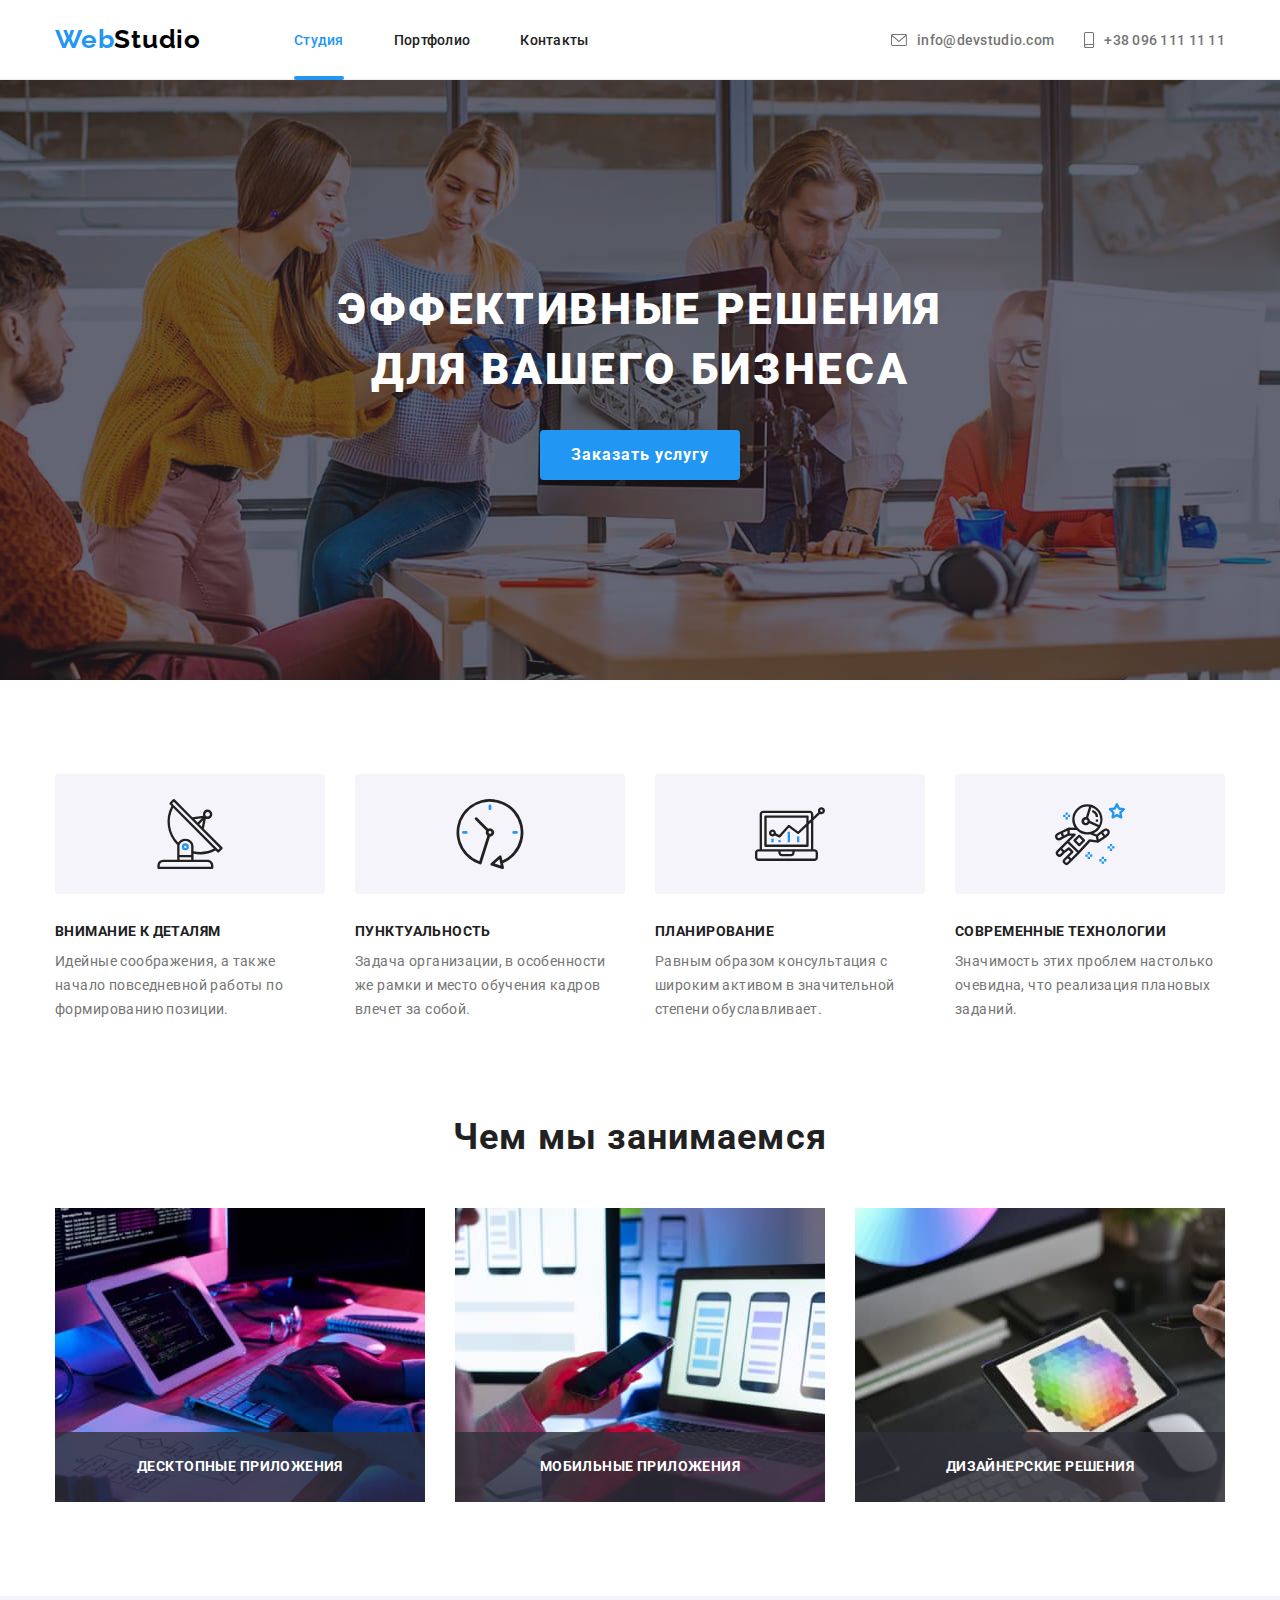
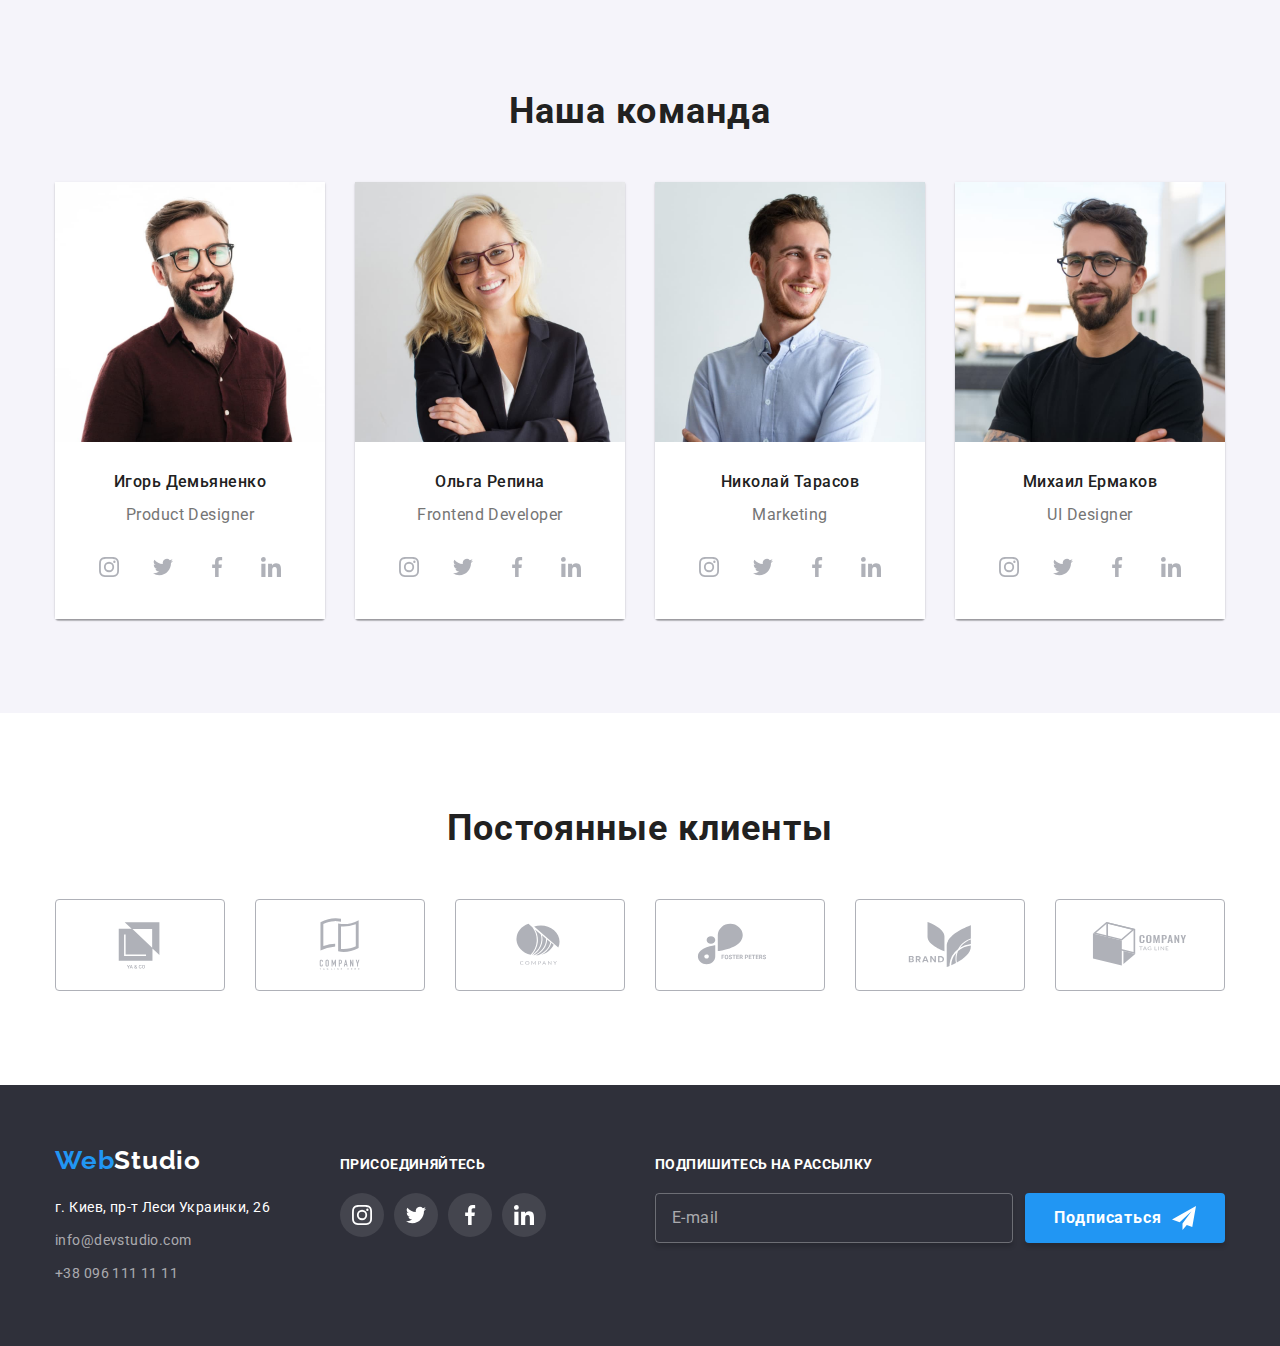
==== commit 32caff56: "Change path styles" ====
--- a/index.html
+++ b/index.html
@@ -11,7 +11,7 @@
       href="https://fonts.googleapis.com/css2?family=Raleway:wght@700&family=Roboto:wght@400;500;700;900&display=swap"
       rel="stylesheet"
     />
-    <link rel="stylesheet" href="./dist/css/main.min.css" />
+    <link rel="stylesheet" href="./css/main.min.css" />
   </head>
   <body>
     <!-- Блок header -->
--- a/css/main.min.css
+++ b/css/main.min.css
@@ -0,0 +1,3 @@
+/*! modern-normalize v1.1.0 | MIT License | https://github.com/sindresorhus/modern-normalize */*,::before,::after{-webkit-box-sizing:border-box;box-sizing:border-box}html{line-height:1.15;-webkit-text-size-adjust:100%;-moz-tab-size:4;-o-tab-size:4;tab-size:4}body{margin:0;font-family:system-ui,-apple-system,"Segoe UI",Roboto,Helvetica,Arial,sans-serif,"Apple Color Emoji","Segoe UI Emoji"}hr{height:0;color:inherit}abbr[title]{-webkit-text-decoration:underline dotted;text-decoration:underline dotted}b,strong{font-weight:bolder}code,kbd,samp,pre{font-family:ui-monospace, SFMono-Regular, Consolas, "Liberation Mono", Menlo,+ monospace;font-size:1em}small{font-size:80%}sub,sup{font-size:75%;line-height:0;position:relative;vertical-align:baseline}sub{bottom:-0.25em}sup{top:-0.5em}table{text-indent:0;border-color:inherit}button,input,optgroup,select,textarea{font-family:inherit;font-size:100%;line-height:1.15;margin:0}button,select{text-transform:none}button,[type="button"],[type="reset"],[type="submit"]{-webkit-appearance:button}::-moz-focus-inner{border-style:none;padding:0}:-moz-focusring{outline:1px dotted ButtonText}:-moz-ui-invalid{box-shadow:none}legend{padding:0}progress{vertical-align:baseline}::-webkit-inner-spin-button,::-webkit-outer-spin-button{height:auto}[type="search"]{-webkit-appearance:textfield;outline-offset:-2px}::-webkit-search-decoration{-webkit-appearance:none}::-webkit-file-upload-button{-webkit-appearance:button;font:inherit}summary{display:list-item}h1,h2,h3,h4,h5,h6,p,ul{margin-top:0;margin-bottom:0}.visually-hidden{position:absolute;white-space:nowrap;width:1px;height:1px;overflow:hidden;border:0;padding:0;clip:rect(0 0 0 0);-webkit-clip-path:inset(50%);clip-path:inset(50%);margin:-1px}.navigation__list,.contacts,.features__list,.work__list,.social-list,.team-list,.clients-list,.adress__list,.filtre,.example-list{list-style:none;padding:0}.logo,.navigation__link,.contacts__link,.social-list__link,.adress__link,.example-card__link{text-decoration:none}.features__subtitle,.work__subtitle,.employee__subtitle,.social-block__subtitle,.subscribe-section__subtitle{color:#212121;letter-spacing:0.03em;font-size:inherit;text-transform:uppercase}.features__text,.employee__text{line-height:1.71;letter-spacing:0.03em}.button,.features__image,.work__overlay,.social-list__link,.clients-list__link,.button-close,.form-agreement{display:-webkit-box;display:-ms-flexbox;display:flex;-webkit-box-align:center;-ms-flex-align:center;align-items:center;-webkit-box-pack:center;-ms-flex-pack:center;justify-content:center}.example-card__actions-text{top:50%;left:50%;-webkit-transform:translate(-50%, -50%);transform:translate(-50%, -50%)}body{background-color:#fff;color:#757575;font-family:Roboto,sans-serif;font-size:14px}.container{width:1200px;padding-left:15px;padding-right:15px;margin:0 auto}.title{margin-bottom:50px;color:#212121;font-size:36px;line-height:1.17;letter-spacing:0.03em;text-align:center}.button{margin-left:auto;margin-right:auto;width:200px;height:50px;padding:0;border:none;cursor:pointer;color:#fff;background-color:#2196f3;-webkit-box-shadow:0px 4px 4px rgba(0,0,0,0.15);box-shadow:0px 4px 4px rgba(0,0,0,0.15);font-family:inherit;font-weight:700;font-size:16px;line-height:1.88;letter-spacing:0.06em;border-radius:4px;-webkit-transition:background-color 250ms cubic-bezier(0.4, 0, 0.2, 1);transition:background-color 250ms cubic-bezier(0.4, 0, 0.2, 1)}.button:hover,.button:focus{background-color:#188ce8}.logo{display:block;font-family:Raleway,sans-serif;font-weight:700;font-size:26px;line-height:1.2;letter-spacing:0.03em;color:#2196f3}.logo__type--header{color:#000}.logo__type--footer{color:#fff}.header{border-bottom:1px solid #ececec}.container--header{display:-webkit-box;display:-ms-flexbox;display:flex;-webkit-box-align:center;-ms-flex-align:center;align-items:center}.header__logo{padding-top:24px;padding-bottom:23px;margin-right:93px}.navigation{display:-webkit-box;display:-ms-flexbox;display:flex}.navigation__list,.contacts{font-weight:500;line-height:1.17;letter-spacing:0.02em}.navigation__list{display:-webkit-box;display:-ms-flexbox;display:flex}.navigation__item:not(:last-child){margin-right:50px}.navigation__link{padding-top:32px;padding-bottom:31px;display:block;color:#212121;-webkit-transition:color 250ms cubic-bezier(0.4, 0, 0.2, 1);transition:color 250ms cubic-bezier(0.4, 0, 0.2, 1)}.navigation__link:hover,.navigation__link:focus{color:#2196f3}.navigation__link--current{position:relative;color:#2196f3}.navigation__link--current::after{display:inline-block;content:"";position:absolute;left:0;bottom:-1px;width:100%;height:4px;border-radius:2px;background-color:#2196f3}.contacts{display:-webkit-box;display:-ms-flexbox;display:flex;margin-left:auto}.contacts__item:not(:last-child){margin-right:30px}.contacts__link{padding-top:32px;padding-bottom:31px;display:-webkit-box;display:-ms-flexbox;display:flex;-webkit-box-align:center;-ms-flex-align:center;align-items:center;color:#757575;-webkit-transition:color 250ms cubic-bezier(0.4, 0, 0.2, 1);transition:color 250ms cubic-bezier(0.4, 0, 0.2, 1)}.contacts__link:hover,.contacts__link:focus{color:#2196f3}.contacts__icon{margin-right:10px;fill:currentColor}.hero{padding-top:200px;padding-bottom:200px;max-width:1600px;height:600px;margin-right:auto;margin-left:auto;background-image:-webkit-gradient(linear, left top, right top, from(rgba(47,48,58,0.4)), to(rgba(47,48,58,0.4))),url(../../images/hero.jpg);background-image:linear-gradient(to right, rgba(47,48,58,0.4), rgba(47,48,58,0.4)),url(../../images/hero.jpg);background-color:#c4c4c4;background-repeat:no-repeat;background-position:center;background-size:cover;color:#fff;text-align:center}.hero-title{margin-bottom:30px;font-weight:900;font-size:44px;line-height:1.36;letter-spacing:0.06em;text-transform:uppercase}.features{padding-top:94px;padding-bottom:0}.features__list{display:-webkit-box;display:-ms-flexbox;display:flex;margin-left:calc((-1) * 30px)}.features__item{-ms-flex-preferred-size:calc(100% / 4 - 30px);flex-basis:calc(100% / 4 - 30px);margin-left:30px}.features__image{height:120px;background-color:#f5f4fa;border-radius:4px;margin-bottom:30px}.features__subtitle{margin-bottom:10px;line-height:1.14}.work{padding-top:94px;padding-bottom:94px}.work__list{display:-webkit-box;display:-ms-flexbox;display:flex;margin-left:calc((-1) * 30px)}.work__item{-ms-flex-preferred-size:calc(100% / 3 - 30px);flex-basis:calc(100% / 3 - 30px);margin-left:30px}.work__image{display:block;max-width:100%}.work__thumb{position:relative}.work__overlay{position:absolute;width:100%;height:70px;bottom:0;background-color:rgba(47,48,58,0.8)}.work__subtitle{color:#fff;line-height:1.14;letter-spacing:0.03em}.social-list{display:-webkit-box;display:-ms-flexbox;display:flex;-webkit-box-pack:center;-ms-flex-pack:center;justify-content:center}.social-list__item:not(:last-child){margin-right:10px}.social-list__link{height:44px;width:44px;border-radius:50%;color:#afb1b8;background-color:#fff;-webkit-transition:color 250ms cubic-bezier(0.4, 0, 0.2, 1),background-color 250ms cubic-bezier(0.4, 0, 0.2, 1);transition:color 250ms cubic-bezier(0.4, 0, 0.2, 1),background-color 250ms cubic-bezier(0.4, 0, 0.2, 1)}.social-list__link:hover,.social-list__link:focus{color:#fff;background-color:#2196f3}.social-list__icon{fill:currentColor}.team{padding-top:94px;padding-bottom:94px;text-align:center;background-color:#f5f4fa}.team-list{display:-webkit-box;display:-ms-flexbox;display:flex;margin-left:calc((-1) * 30px)}.employee{-ms-flex-preferred-size:calc(100% / 4 - 30px);flex-basis:calc(100% / 4 - 30px);margin-left:30px;-webkit-box-shadow:0px 1px 3px rgba(0,0,0,0.12),0px 1px 1px rgba(0,0,0,0.14),0px 2px 1px rgba(0,0,0,0.2);box-shadow:0px 1px 3px rgba(0,0,0,0.12),0px 1px 1px rgba(0,0,0,0.14),0px 2px 1px rgba(0,0,0,0.2);border-radius:0px 0px 4px 4px}.employee__image{display:block;max-width:100%}.employee__description{padding-top:30px;padding-bottom:30px;max-width:100%;background-color:#fff;font-size:16px;line-height:1.19}.employee__subtitle{margin-bottom:10px;font-weight:500;text-transform:none}.employee__text{margin-bottom:16px}.clients{padding-top:94px;padding-bottom:94px}.clients-list{display:-webkit-box;display:-ms-flexbox;display:flex;margin-left:calc((-1) * 30px)}.clients-list__item{-ms-flex-preferred-size:calc(100% / 6 - 30px);flex-basis:calc(100% / 6 - 30px);margin-left:30px}.clients-list__link{height:92px;color:#afb1b8;background-color:#fff;border:1px solid #afb1b8;border-radius:4px;-webkit-transition:color 250ms cubic-bezier(0.4, 0, 0.2, 1),border-color 250ms cubic-bezier(0.4, 0, 0.2, 1);transition:color 250ms cubic-bezier(0.4, 0, 0.2, 1),border-color 250ms cubic-bezier(0.4, 0, 0.2, 1)}.clients-list__link:hover,.clients-list__link:focus{color:#2196f3;border-color:#2196f3}.clients-list__icon{display:inline-block;fill:currentColor}.footer{padding-top:60px;padding-bottom:60px;background-color:#2f303a}.container--footer{display:-webkit-box;display:-ms-flexbox;display:flex;-webkit-box-align:baseline;-ms-flex-align:baseline;align-items:baseline}.adress{margin-top:20px}.adress__list{font-style:normal;font-weight:400;line-height:1.71;letter-spacing:0.03em}.adress__link{color:rgba(255,255,255,0.6);-webkit-transition:color 250ms cubic-bezier(0.4, 0, 0.2, 1);transition:color 250ms cubic-bezier(0.4, 0, 0.2, 1)}.adress__link:hover,.adress__link:focus{color:#2196f3}.adress__link--map{color:#fff}.adress__item:not(:last-child){margin-bottom:9px}.social-block{margin-left:70px}.social-block__subtitle,.subscribe-section__subtitle{margin-bottom:20px;color:#fff;line-height:1.14}.social-list__link--footer{color:#fff;background-color:rgba(255,255,255,0.1)}.social-list__link--footer:hover,.social-list__link--footer:focus{background-color:#2196f3}.subscribe-section{margin-left:auto}.subscribe-form{display:-webkit-box;display:-ms-flexbox;display:flex}.subscribe-form__input{width:358px;height:50px;margin-right:12px;padding-left:16px;background-color:inherit;border:1px solid rgba(255,255,255,0.3);-webkit-box-shadow:0px 4px 4px rgba(0,0,0,0.15);box-shadow:0px 4px 4px rgba(0,0,0,0.15);border-radius:4px}.subscribe-form__input::-webkit-input-placeholder{font-size:16px;line-height:1.25;letter-spacing:0.03em;color:rgba(255,255,255,0.6)}.subscribe-form__input:-ms-input-placeholder{font-size:16px;line-height:1.25;letter-spacing:0.03em;color:rgba(255,255,255,0.6)}.subscribe-form__input::-ms-input-placeholder{font-size:16px;line-height:1.25;letter-spacing:0.03em;color:rgba(255,255,255,0.6)}.subscribe-form__input::placeholder{font-size:16px;line-height:1.25;letter-spacing:0.03em;color:rgba(255,255,255,0.6)}.button__icon{margin-left:10px;fill:#fff}.backdrop{position:fixed;top:0;left:0;width:100%;height:100%;background-color:rgba(0,0,0,0.2);opacity:1;visibility:visible;-webkit-transition:opacity 250ms cubic-bezier(0.4, 0, 0.2, 1),visibility 250ms cubic-bezier(0.4, 0, 0.2, 1);transition:opacity 250ms cubic-bezier(0.4, 0, 0.2, 1),visibility 250ms cubic-bezier(0.4, 0, 0.2, 1)}.backdrop--hidden{visibility:hidden;opacity:0;pointer-events:none}.modal{position:absolute;top:50%;left:50%;width:528px;height:581px;background-color:#fff;-webkit-box-shadow:0px 1px 3px rgba(0,0,0,0.12),0px 1px 1px rgba(0,0,0,0.14),0px 2px 1px rgba(0,0,0,0.2);box-shadow:0px 1px 3px rgba(0,0,0,0.12),0px 1px 1px rgba(0,0,0,0.14),0px 2px 1px rgba(0,0,0,0.2);border-radius:4px;opacity:1;-webkit-transform:translate(-50%, -50%) scale(1);transform:translate(-50%, -50%) scale(1);-webkit-transition:opacity 250ms cubic-bezier(0.4, 0, 0.2, 1),-webkit-transform 250ms cubic-bezier(0.4, 0, 0.2, 1);transition:opacity 250ms cubic-bezier(0.4, 0, 0.2, 1),-webkit-transform 250ms cubic-bezier(0.4, 0, 0.2, 1);transition:opacity 250ms cubic-bezier(0.4, 0, 0.2, 1),transform 250ms cubic-bezier(0.4, 0, 0.2, 1);transition:opacity 250ms cubic-bezier(0.4, 0, 0.2, 1),transform 250ms cubic-bezier(0.4, 0, 0.2, 1),-webkit-transform 250ms cubic-bezier(0.4, 0, 0.2, 1)}.backdrop--hidden .modal{-webkit-transform:translate(-50%, -50%) scale(0);transform:translate(-50%, -50%) scale(0);opacity:0}.button-close{position:absolute;top:8px;right:8px;padding:0;height:30px;width:30px;cursor:pointer;border-radius:50%;background-color:#fff;color:#000;border:1px solid rgba(0,0,0,0.1);-webkit-transition:color 250ms cubic-bezier(0.4, 0, 0.2, 1);transition:color 250ms cubic-bezier(0.4, 0, 0.2, 1)}.button-close:hover,.button-close:focus{color:#2196f3}.button-close__icon{fill:currentColor}.modal-form{padding:40px}.modal-form__title{display:block;margin-bottom:12px;text-align:center;font-size:20px;line-height:1.15;letter-spacing:0.03em;color:#212121}.modal-form__field{position:relative;display:-webkit-box;display:-ms-flexbox;display:flex;-webkit-box-orient:vertical;-webkit-box-direction:normal;-ms-flex-direction:column;flex-direction:column;font-size:12px;line-height:1.17;letter-spacing:0.01em;color:#212121;-webkit-transition:color 250ms cubic-bezier(0.4, 0, 0.2, 1);transition:color 250ms cubic-bezier(0.4, 0, 0.2, 1)}.modal-form__field:focus-within{color:#2196f3}.modal-form__field+.modal-form__field{margin-top:10px}.modal-form__label{color:#757575}.modal-form__input{display:block;height:40px;padding-left:42px;margin-top:4px;line-height:inherit;border:1px solid rgba(33,33,33,0.2);border-radius:4px;-webkit-transition:border-color 250ms cubic-bezier(0.4, 0, 0.2, 1);transition:border-color 250ms cubic-bezier(0.4, 0, 0.2, 1)}.modal-form__field:focus-within .modal-form__input{border-color:#2196f3}.modal-form__textarea{display:block;height:120px;padding:12px 16px;margin-top:4px;line-height:inherit;border:1px solid rgba(33,33,33,0.2);border-radius:4px;-webkit-transition:border-color 250ms cubic-bezier(0.4, 0, 0.2, 1);transition:border-color 250ms cubic-bezier(0.4, 0, 0.2, 1);resize:none}.modal-form__field:focus-within .modal-form__textarea{border-color:#2196f3}.modal-form__textarea::-webkit-input-placeholder{font-size:12px;letter-spacing:0.01em;line-height:1.17;color:rgba(117,117,117,0.5)}.modal-form__textarea:-ms-input-placeholder{font-size:12px;letter-spacing:0.01em;line-height:1.17;color:rgba(117,117,117,0.5)}.modal-form__textarea::-ms-input-placeholder{font-size:12px;letter-spacing:0.01em;line-height:1.17;color:rgba(117,117,117,0.5)}.modal-form__textarea::placeholder{font-size:12px;letter-spacing:0.01em;line-height:1.17;color:rgba(117,117,117,0.5)}.modal-form__field:focus-within .modal-form__textarea::-webkit-input-placeholder{font-size:14px;line-height:1.14}.modal-form__field:focus-within .modal-form__textarea:-ms-input-placeholder{font-size:14px;line-height:1.14}.modal-form__field:focus-within .modal-form__textarea::-ms-input-placeholder{font-size:14px;line-height:1.14}.modal-form__field:focus-within .modal-form__textarea::placeholder{font-size:14px;line-height:1.14}.modal-form__icon{position:absolute;top:38px;left:12px;-webkit-transform:translateY(-50%);transform:translateY(-50%);fill:currentColor}.form-agreement{height:24px;margin-top:20px;margin-bottom:30px;line-height:1.71;letter-spacing:0.03em}.form-agreement__icon{margin-right:8px;fill:#fff;border:2px solid #212121;border-radius:2px;-webkit-transition:border-color 250ms cubic-bezier(0.4, 0, 0.2, 1);transition:border-color 250ms cubic-bezier(0.4, 0, 0.2, 1)}.form-agreement__input:focus+.form-agreement__icon{border-color:#2196f3}.form-agreement__input:checked+.form-agreement__icon{background-color:#2196f3;border:0}.form-agreement__link{color:#2196f3}.examples{padding-top:94px;padding-bottom:94px}.filtre{display:-webkit-box;display:-ms-flexbox;display:flex;-webkit-box-pack:center;-ms-flex-pack:center;justify-content:center;margin-bottom:50px}.filtre__item:not(:last-child){margin-right:8px}.portfolio-button{display:block;padding:6px 22px;font-weight:500;font-size:16px;letter-spacing:0.03em;line-height:1.63;color:#212121;background-color:#f5f4fa;cursor:pointer;border:none;border-radius:4px;-webkit-transition:color 250ms cubic-bezier(0.4, 0, 0.2, 1),background-color 250ms cubic-bezier(0.4, 0, 0.2, 1),-webkit-box-shadow 250ms cubic-bezier(0.4, 0, 0.2, 1);transition:color 250ms cubic-bezier(0.4, 0, 0.2, 1),background-color 250ms cubic-bezier(0.4, 0, 0.2, 1),-webkit-box-shadow 250ms cubic-bezier(0.4, 0, 0.2, 1);transition:color 250ms cubic-bezier(0.4, 0, 0.2, 1),background-color 250ms cubic-bezier(0.4, 0, 0.2, 1),box-shadow 250ms cubic-bezier(0.4, 0, 0.2, 1);transition:color 250ms cubic-bezier(0.4, 0, 0.2, 1),background-color 250ms cubic-bezier(0.4, 0, 0.2, 1),box-shadow 250ms cubic-bezier(0.4, 0, 0.2, 1),-webkit-box-shadow 250ms cubic-bezier(0.4, 0, 0.2, 1)}.portfolio-button:hover,.portfolio-button:focus{color:#fff;background-color:#2196f3;-webkit-box-shadow:0px 3px 1px rgba(0,0,0,0.1),0px 1px 2px rgba(0,0,0,0.08),0px 2px 2px rgba(0,0,0,0.12);box-shadow:0px 3px 1px rgba(0,0,0,0.1),0px 1px 2px rgba(0,0,0,0.08),0px 2px 2px rgba(0,0,0,0.12)}.portfolio-button--current{color:#fff;background-color:#2196f3;-webkit-box-shadow:0px 3px 1px rgba(0,0,0,0.1),0px 1px 2px rgba(0,0,0,0.08),0px 2px 2px rgba(0,0,0,0.12);box-shadow:0px 3px 1px rgba(0,0,0,0.1),0px 1px 2px rgba(0,0,0,0.08),0px 2px 2px rgba(0,0,0,0.12)}.example-list{display:-webkit-box;display:-ms-flexbox;display:flex;-ms-flex-wrap:wrap;flex-wrap:wrap;margin-left:calc((-1) * 30px);margin-top:calc((-1) * 30px)}.example-card{-ms-flex-preferred-size:calc(100% / 3 - 30px);flex-basis:calc(100% / 3 - 30px);margin-left:30px;margin-top:30px}.example-card__link{display:block;-webkit-transition:-webkit-box-shadow 250ms cubic-bezier(0.4, 0, 0.2, 1);transition:-webkit-box-shadow 250ms cubic-bezier(0.4, 0, 0.2, 1);transition:box-shadow 250ms cubic-bezier(0.4, 0, 0.2, 1);transition:box-shadow 250ms cubic-bezier(0.4, 0, 0.2, 1), -webkit-box-shadow 250ms cubic-bezier(0.4, 0, 0.2, 1)}.example-card__link:hover,.example-card__link:focus{-webkit-box-shadow:0px 1px 1px rgba(0,0,0,0.12),0px 4px 4px rgba(0,0,0,0.06),1px 4px 6px rgba(0,0,0,0.16);box-shadow:0px 1px 1px rgba(0,0,0,0.12),0px 4px 4px rgba(0,0,0,0.06),1px 4px 6px rgba(0,0,0,0.16)}.example-card__thumb{position:relative;overflow:hidden}.example-card__actions{position:absolute;width:100%;height:100%;bottom:0;background-color:rgba(33,150,243,0.9);-webkit-transform:translateY(101%);transform:translateY(101%);-webkit-transition:-webkit-transform 250ms cubic-bezier(0.4, 0, 0.2, 1);transition:-webkit-transform 250ms cubic-bezier(0.4, 0, 0.2, 1);transition:transform 250ms cubic-bezier(0.4, 0, 0.2, 1);transition:transform 250ms cubic-bezier(0.4, 0, 0.2, 1), -webkit-transform 250ms cubic-bezier(0.4, 0, 0.2, 1)}.example-card__link:hover .example-card__actions,.example-card__link:focus .example-card__actions{-webkit-transform:translateY(0);transform:translateY(0)}.example-card__actions-text{width:322px;height:168px;position:absolute;color:#fff;font-size:18px;line-height:1.56;letter-spacing:0.03em}.example-card__image{display:block;max-width:100%}.example-card__description{padding:20px 24px;border:1px solid #eee;border-top:0}.example-card__title{margin-bottom:4px;color:#212121;font-size:18px;line-height:2;letter-spacing:0.06em}.example-card__text{color:#757575;font-size:16px;line-height:1.89;letter-spacing:0.03em}
+/*# sourceMappingURL=main.min.css.map */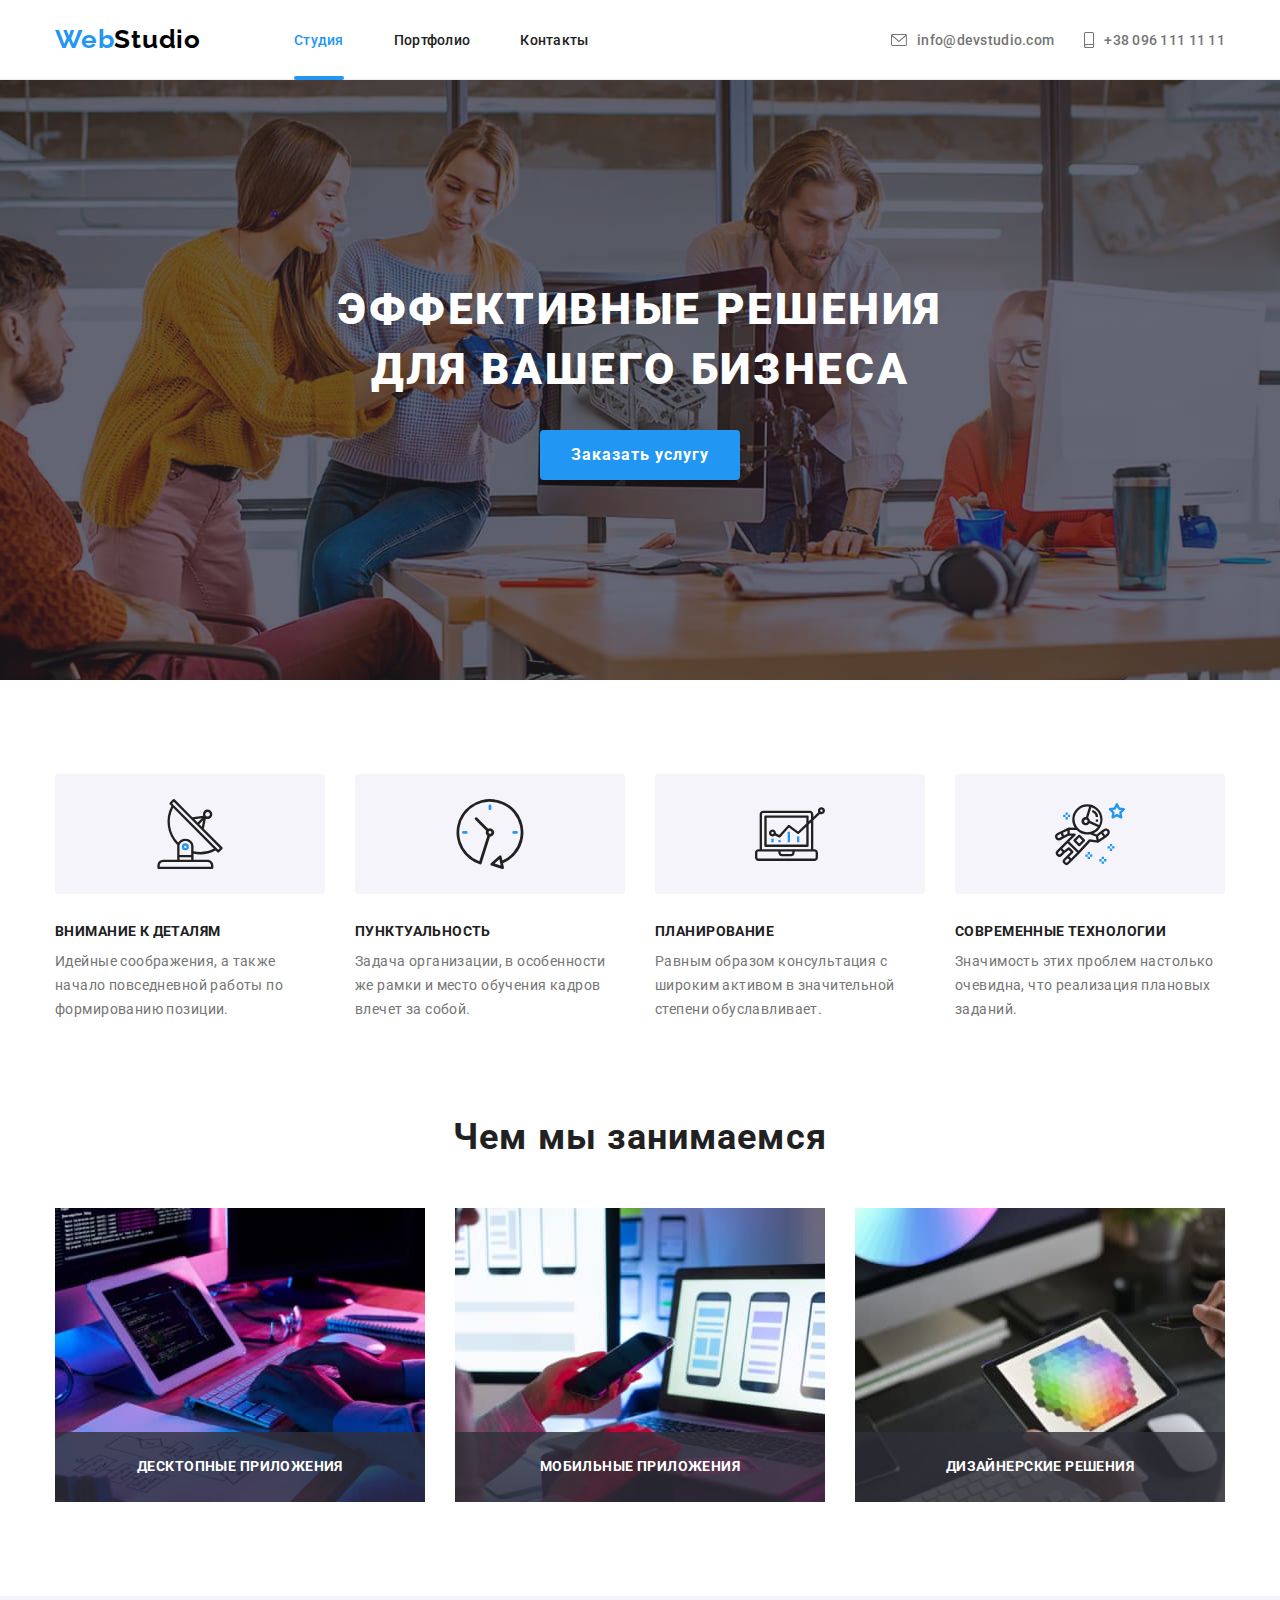
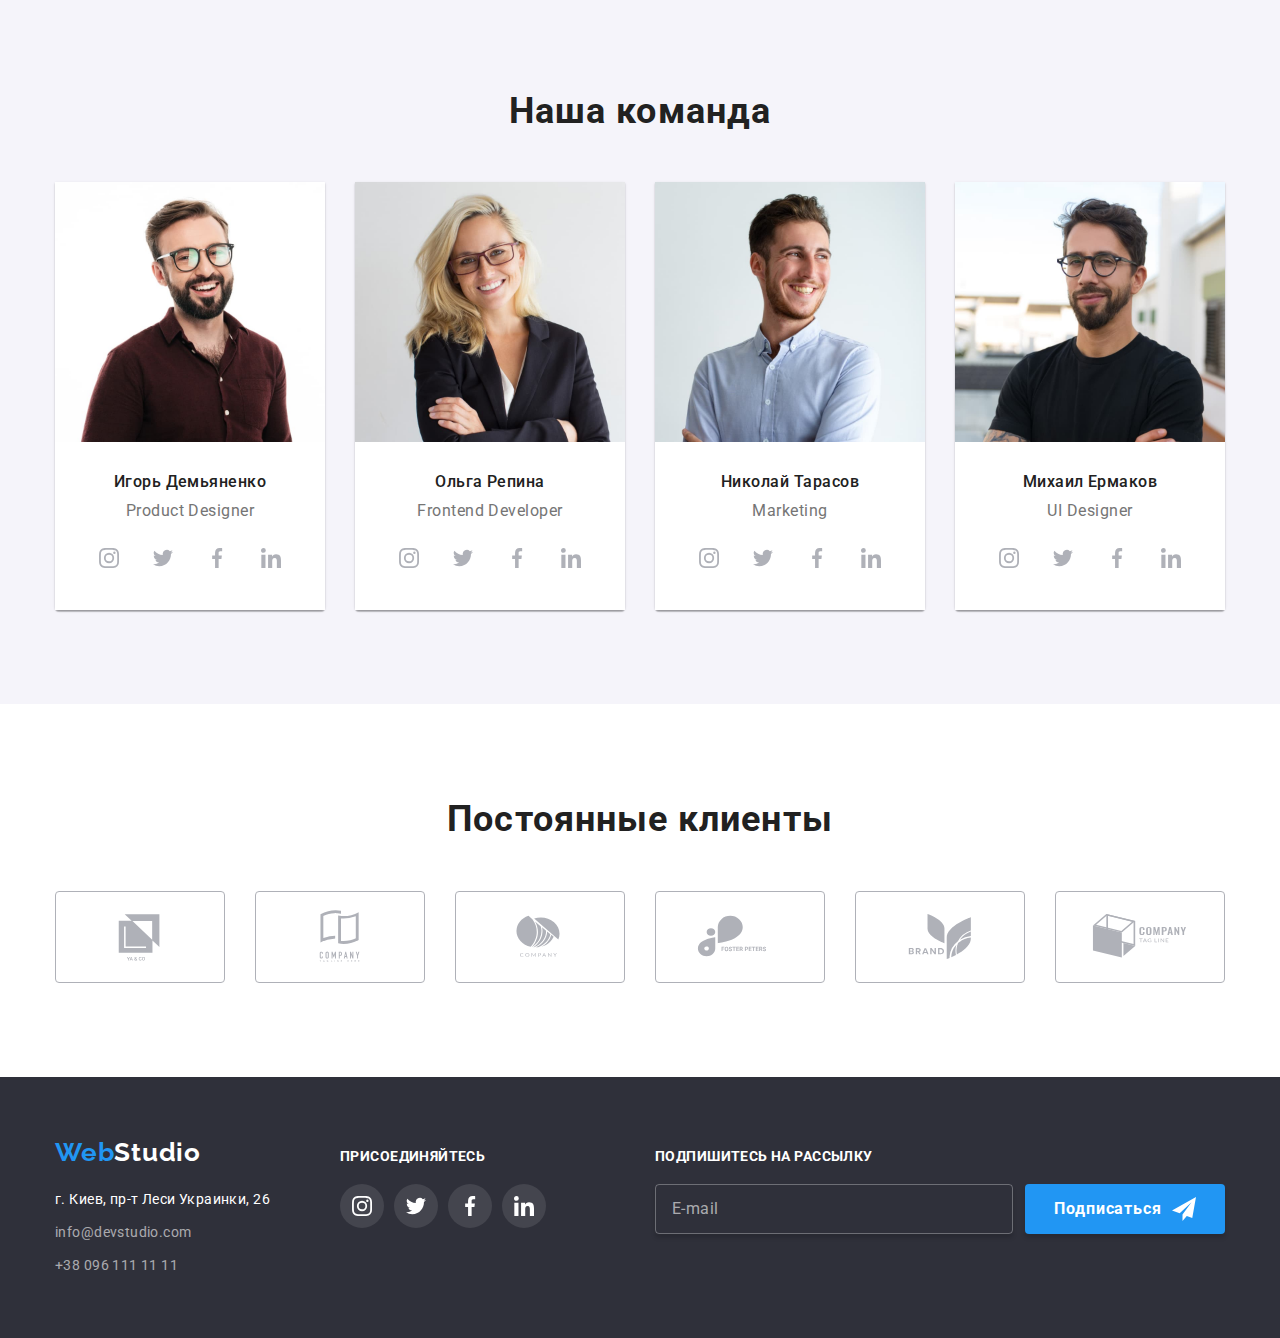
==== commit dccdce3e: "final change" ====
--- a/index.html
+++ b/index.html
@@ -16,11 +16,11 @@
   <body>
     <!-- Блок header -->
     <header class="header">
-      <div class="container container--header">
+      <div class="container container__header">
         <!-- Основная навигация -->
         <nav class="navigation">
           <a class="logo header__logo" href="./index.html"
-            >Web<span class="logo__type logo__type--header">Studio</span></a
+            >Web<span class="logo__dark">Studio</span></a
           >
           <ul class="navigation__list">
             <li class="navigation__item">
@@ -62,7 +62,7 @@
       <!-- Основной баннер -->
       <section class="hero">
         <div class="container">
-          <h1 class="hero-title">
+          <h1 class="hero__title">
             Эффективные решения<br />для вашего бизнеса
           </h1>
           <button class="button" type="button" data-modal-open>
@@ -71,53 +71,53 @@
         </div>
       </section>
       <!-- Наши преимущества -->
-      <section class="features">
+      <section class="section section--no-padding-bottom">
         <div class="container">
-          <h2 class="title visually-hidden">Наши преимущества</h2>
-          <ul class="features__list">
+          <h2 class="section__title visually-hidden">Наши преимущества</h2>
+          <ul class="features">
             <li class="features__item">
-              <div class="features__image">
+              <div class="features__box">
                 <svg class="features__icon" width="70" height="70">
                   <use href="./images/icons.svg#antenna"></use>
                 </svg>
               </div>
-              <h3 class="features__subtitle">Внимание к деталям</h3>
+              <h3 class="features__title">Внимание к деталям</h3>
               <p class="features__text">
                 Идейные соображения, а также начало повседневной работы по
                 формированию позиции.
               </p>
             </li>
             <li class="features__item">
-              <div class="features__image">
+              <div class="features__box">
                 <svg class="features__icon" width="70" height="70">
                   <use href="./images/icons.svg#clock"></use>
                 </svg>
               </div>
-              <h3 class="features__subtitle">Пунктуальность</h3>
+              <h3 class="features__title">Пунктуальность</h3>
               <p class="features__text">
                 Задача организации, в особенности же рамки и место обучения
                 кадров влечет за собой.
               </p>
             </li>
             <li class="features__item">
-              <div class="features__image">
+              <div class="features__box">
                 <svg class="features__icon" width="70" height="70">
                   <use href="./images/icons.svg#diagram"></use>
                 </svg>
               </div>
-              <h3 class="features__subtitle">Планирование</h3>
+              <h3 class="features__title">Планирование</h3>
               <p class="features__text">
                 Равным образом консультация с широким активом в значительной
                 степени обуславливает.
               </p>
             </li>
             <li class="features__item">
-              <div class="features__image">
+              <div class="features__box">
                 <svg class="features__icon" width="70" height="70">
                   <use href="./images/icons.svg#astronaut"></use>
                 </svg>
               </div>
-              <h3 class="features__subtitle">Современные технологии</h3>
+              <h3 class="features__title">Современные технологии</h3>
               <p class="features__text">
                 Значимость этих проблем настолько очевидна, что реализация
                 плановых заданий.
@@ -127,10 +127,10 @@
         </div>
       </section>
       <!-- Чем мы занимаемся -->
-      <section class="work">
+      <section class="section">
         <div class="container">
-          <h2 class="title">Чем мы занимаемся</h2>
-          <ul class="work__list">
+          <h2 class="section__title">Чем мы занимаемся</h2>
+          <ul class="work">
             <li class="work__item">
               <div class="work__thumb">
                 <img
@@ -140,7 +140,7 @@
                   width="370"
                 />
                 <div class="work__overlay">
-                  <h3 class="work__subtitle">Десктопные приложения</h3>
+                  <h3 class="work__title">Десктопные приложения</h3>
                 </div>
               </div>
             </li>
@@ -153,7 +153,7 @@
                   width="370"
                 />
                 <div class="work__overlay">
-                  <h3 class="work__subtitle">Мобильные приложения</h3>
+                  <h3 class="work__title">Мобильные приложения</h3>
                 </div>
               </div>
             </li>
@@ -166,7 +166,7 @@
                   width="370"
                 />
                 <div class="work__overlay">
-                  <h3 class="work__subtitle">Дизайнерские решения</h3>
+                  <h3 class="work__title">Дизайнерские решения</h3>
                 </div>
               </div>
             </li>
@@ -174,20 +174,20 @@
         </div>
       </section>
       <!-- Наша команда -->
-      <section class="team">
+      <section class="section section--other-background">
         <div class="container">
-          <h2 class="title">Наша команда</h2>
-          <ul class="team-list">
-            <li class="employee">
+          <h2 class="section__title">Наша команда</h2>
+          <ul class="team">
+            <li class="team__item">
               <img
-                class="employee__image"
+                class="team__image"
                 src="./images/photo1.jpg"
                 alt="Фото Игоря Демьяненко"
                 width="270"
               />
-              <div class="employee__description">
-                <h3 class="employee__subtitle">Игорь Демьяненко</h3>
-                <p class="employee__text" lang="en">Product Designer</p>
+              <div class="team__box">
+                <h3 class="team__title">Игорь Демьяненко</h3>
+                <p class="team__text" lang="en">Product Designer</p>
                 <ul class="social-list">
                   <li class="social-list__item">
                     <a class="social-list__link" href=""
@@ -218,16 +218,16 @@
                 </ul>
               </div>
             </li>
-            <li class="employee">
+            <li class="team__item">
               <img
-                class="employee__image"
+                class="team__image"
                 src="./images/photo2.jpg"
                 alt="Фото Ольги Репиной"
                 width="270"
               />
-              <div class="employee__description">
-                <h3 class="employee__subtitle">Ольга Репина</h3>
-                <p class="employee__text" lang="en">Frontend Developer</p>
+              <div class="team__box">
+                <h3 class="team__title">Ольга Репина</h3>
+                <p class="team__text" lang="en">Frontend Developer</p>
                 <ul class="social-list">
                   <li class="social-list__item">
                     <a class="social-list__link" href=""
@@ -258,16 +258,16 @@
                 </ul>
               </div>
             </li>
-            <li class="employee">
+            <li class="team__item">
               <img
-                class="employee__image"
+                class="team__image"
                 src="./images/photo3.jpg"
                 alt="Фото Николая Тарасова"
                 width="270"
               />
-              <div class="employee__description">
-                <h3 class="employee__subtitle">Николай Тарасов</h3>
-                <p class="employee__text" lang="en">Marketing</p>
+              <div class="team__box">
+                <h3 class="team__title">Николай Тарасов</h3>
+                <p class="team__text" lang="en">Marketing</p>
                 <ul class="social-list">
                   <li class="social-list__item">
                     <a class="social-list__link" href=""
@@ -298,16 +298,16 @@
                 </ul>
               </div>
             </li>
-            <li class="employee">
+            <li class="team__item">
               <img
-                class="employee__image"
+                class="team__image"
                 src="./images/photo4.jpg"
                 alt="Фото Михаила Ермакова"
                 width="270"
               />
-              <div class="employee__description">
-                <h3 class="employee__subtitle">Михаил Ермаков</h3>
-                <p class="employee__text" lang="en">UI Designer</p>
+              <div class="team__box">
+                <h3 class="team__title">Михаил Ермаков</h3>
+                <p class="team__text" lang="en">UI Designer</p>
                 <ul class="social-list">
                   <li class="social-list__item">
                     <a class="social-list__link" href=""
@@ -342,43 +342,43 @@
         </div>
       </section>
       <!-- Постоянные клиенты -->
-      <section class="clients">
+      <section class="section">
         <div class="container">
-          <h2 class="title">Постоянные клиенты</h2>
-          <ul class="clients-list">
-            <li class="clients-list__item">
-              <a href="" class="clients-list__link"
-                ><svg class="clients-list__icon" width="106" height="60">
+          <h2 class="section__title">Постоянные клиенты</h2>
+          <ul class="clients">
+            <li class="clients__item">
+              <a href="" class="clients__link"
+                ><svg class="clients__icon" width="106" height="60">
                   <use href="./images/icons.svg#client1"></use></svg
               ></a>
             </li>
-            <li class="clients-list__item">
-              <a href="" class="clients-list__link"
-                ><svg class="clients-list__icon" width="106" height="60">
+            <li class="clients__item">
+              <a href="" class="clients__link"
+                ><svg class="clients__icon" width="106" height="60">
                   <use href="./images/icons.svg#client2"></use></svg
               ></a>
             </li>
-            <li class="clients-list__item">
-              <a href="" class="clients-list__link"
-                ><svg class="clients-list__icon" width="106" height="60">
+            <li class="clients__item">
+              <a href="" class="clients__link"
+                ><svg class="clients__icon" width="106" height="60">
                   <use href="./images/icons.svg#client3"></use></svg
               ></a>
             </li>
-            <li class="clients-list__item">
-              <a href="" class="clients-list__link"
-                ><svg class="clients-list__icon" width="106" height="60">
+            <li class="clients__item">
+              <a href="" class="clients__link"
+                ><svg class="clients__icon" width="106" height="60">
                   <use href="./images/icons.svg#client4"></use></svg
               ></a>
             </li>
-            <li class="clients-list__item">
-              <a href="" class="clients-list__link"
-                ><svg class="clients-list__icon" width="106" height="60">
+            <li class="clients__item">
+              <a href="" class="clients__link"
+                ><svg class="clients__icon" width="106" height="60">
                   <use href="./images/icons.svg#client5"></use></svg
               ></a>
             </li>
-            <li class="clients-list__item">
-              <a href="" class="clients-list__link"
-                ><svg class="clients-list__icon" width="106" height="60">
+            <li class="clients__item">
+              <a href="" class="clients__link"
+                ><svg class="clients__icon" width="106" height="60">
                   <use href="./images/icons.svg#client6"></use></svg
               ></a>
             </li>
@@ -391,7 +391,7 @@
       <div class="container container--footer">
         <div class="footer__main-block">
           <a class="logo" href="./index.html"
-            >Web<span class="logo__type logo__type--footer">Studio</span></a
+            >Web<span class="logo__light">Studio</span></a
           >
           <address class="adress">
             <ul class="adress__list">
--- a/css/main.min.css
+++ b/css/main.min.css
@@ -1,3 +1,3 @@
 /*! modern-normalize v1.1.0 | MIT License | https://github.com/sindresorhus/modern-normalize */*,::before,::after{-webkit-box-sizing:border-box;box-sizing:border-box}html{line-height:1.15;-webkit-text-size-adjust:100%;-moz-tab-size:4;-o-tab-size:4;tab-size:4}body{margin:0;font-family:system-ui,-apple-system,"Segoe UI",Roboto,Helvetica,Arial,sans-serif,"Apple Color Emoji","Segoe UI Emoji"}hr{height:0;color:inherit}abbr[title]{-webkit-text-decoration:underline dotted;text-decoration:underline dotted}b,strong{font-weight:bolder}code,kbd,samp,pre{font-family:ui-monospace, SFMono-Regular, Consolas, "Liberation Mono", Menlo,- monospace;font-size:1em}small{font-size:80%}sub,sup{font-size:75%;line-height:0;position:relative;vertical-align:baseline}sub{bottom:-0.25em}sup{top:-0.5em}table{text-indent:0;border-color:inherit}button,input,optgroup,select,textarea{font-family:inherit;font-size:100%;line-height:1.15;margin:0}button,select{text-transform:none}button,[type="button"],[type="reset"],[type="submit"]{-webkit-appearance:button}::-moz-focus-inner{border-style:none;padding:0}:-moz-focusring{outline:1px dotted ButtonText}:-moz-ui-invalid{box-shadow:none}legend{padding:0}progress{vertical-align:baseline}::-webkit-inner-spin-button,::-webkit-outer-spin-button{height:auto}[type="search"]{-webkit-appearance:textfield;outline-offset:-2px}::-webkit-search-decoration{-webkit-appearance:none}::-webkit-file-upload-button{-webkit-appearance:button;font:inherit}summary{display:list-item}h1,h2,h3,h4,h5,h6,p,ul{margin-top:0;margin-bottom:0}.visually-hidden{position:absolute;white-space:nowrap;width:1px;height:1px;overflow:hidden;border:0;padding:0;clip:rect(0 0 0 0);-webkit-clip-path:inset(50%);clip-path:inset(50%);margin:-1px}.navigation__list,.contacts,.features__list,.work__list,.social-list,.team-list,.clients-list,.adress__list,.filtre,.example-list{list-style:none;padding:0}.logo,.navigation__link,.contacts__link,.social-list__link,.adress__link,.example-card__link{text-decoration:none}.features__subtitle,.work__subtitle,.employee__subtitle,.social-block__subtitle,.subscribe-section__subtitle{color:#212121;letter-spacing:0.03em;font-size:inherit;text-transform:uppercase}.features__text,.employee__text{line-height:1.71;letter-spacing:0.03em}.button,.features__image,.work__overlay,.social-list__link,.clients-list__link,.button-close,.form-agreement{display:-webkit-box;display:-ms-flexbox;display:flex;-webkit-box-align:center;-ms-flex-align:center;align-items:center;-webkit-box-pack:center;-ms-flex-pack:center;justify-content:center}.example-card__actions-text{top:50%;left:50%;-webkit-transform:translate(-50%, -50%);transform:translate(-50%, -50%)}body{background-color:#fff;color:#757575;font-family:Roboto,sans-serif;font-size:14px}.container{width:1200px;padding-left:15px;padding-right:15px;margin:0 auto}.title{margin-bottom:50px;color:#212121;font-size:36px;line-height:1.17;letter-spacing:0.03em;text-align:center}.button{margin-left:auto;margin-right:auto;width:200px;height:50px;padding:0;border:none;cursor:pointer;color:#fff;background-color:#2196f3;-webkit-box-shadow:0px 4px 4px rgba(0,0,0,0.15);box-shadow:0px 4px 4px rgba(0,0,0,0.15);font-family:inherit;font-weight:700;font-size:16px;line-height:1.88;letter-spacing:0.06em;border-radius:4px;-webkit-transition:background-color 250ms cubic-bezier(0.4, 0, 0.2, 1);transition:background-color 250ms cubic-bezier(0.4, 0, 0.2, 1)}.button:hover,.button:focus{background-color:#188ce8}.logo{display:block;font-family:Raleway,sans-serif;font-weight:700;font-size:26px;line-height:1.2;letter-spacing:0.03em;color:#2196f3}.logo__type--header{color:#000}.logo__type--footer{color:#fff}.header{border-bottom:1px solid #ececec}.container--header{display:-webkit-box;display:-ms-flexbox;display:flex;-webkit-box-align:center;-ms-flex-align:center;align-items:center}.header__logo{padding-top:24px;padding-bottom:23px;margin-right:93px}.navigation{display:-webkit-box;display:-ms-flexbox;display:flex}.navigation__list,.contacts{font-weight:500;line-height:1.17;letter-spacing:0.02em}.navigation__list{display:-webkit-box;display:-ms-flexbox;display:flex}.navigation__item:not(:last-child){margin-right:50px}.navigation__link{padding-top:32px;padding-bottom:31px;display:block;color:#212121;-webkit-transition:color 250ms cubic-bezier(0.4, 0, 0.2, 1);transition:color 250ms cubic-bezier(0.4, 0, 0.2, 1)}.navigation__link:hover,.navigation__link:focus{color:#2196f3}.navigation__link--current{position:relative;color:#2196f3}.navigation__link--current::after{display:inline-block;content:"";position:absolute;left:0;bottom:-1px;width:100%;height:4px;border-radius:2px;background-color:#2196f3}.contacts{display:-webkit-box;display:-ms-flexbox;display:flex;margin-left:auto}.contacts__item:not(:last-child){margin-right:30px}.contacts__link{padding-top:32px;padding-bottom:31px;display:-webkit-box;display:-ms-flexbox;display:flex;-webkit-box-align:center;-ms-flex-align:center;align-items:center;color:#757575;-webkit-transition:color 250ms cubic-bezier(0.4, 0, 0.2, 1);transition:color 250ms cubic-bezier(0.4, 0, 0.2, 1)}.contacts__link:hover,.contacts__link:focus{color:#2196f3}.contacts__icon{margin-right:10px;fill:currentColor}.hero{padding-top:200px;padding-bottom:200px;max-width:1600px;height:600px;margin-right:auto;margin-left:auto;background-image:-webkit-gradient(linear, left top, right top, from(rgba(47,48,58,0.4)), to(rgba(47,48,58,0.4))),url(../../images/hero.jpg);background-image:linear-gradient(to right, rgba(47,48,58,0.4), rgba(47,48,58,0.4)),url(../../images/hero.jpg);background-color:#c4c4c4;background-repeat:no-repeat;background-position:center;background-size:cover;color:#fff;text-align:center}.hero-title{margin-bottom:30px;font-weight:900;font-size:44px;line-height:1.36;letter-spacing:0.06em;text-transform:uppercase}.features{padding-top:94px;padding-bottom:0}.features__list{display:-webkit-box;display:-ms-flexbox;display:flex;margin-left:calc((-1) * 30px)}.features__item{-ms-flex-preferred-size:calc(100% / 4 - 30px);flex-basis:calc(100% / 4 - 30px);margin-left:30px}.features__image{height:120px;background-color:#f5f4fa;border-radius:4px;margin-bottom:30px}.features__subtitle{margin-bottom:10px;line-height:1.14}.work{padding-top:94px;padding-bottom:94px}.work__list{display:-webkit-box;display:-ms-flexbox;display:flex;margin-left:calc((-1) * 30px)}.work__item{-ms-flex-preferred-size:calc(100% / 3 - 30px);flex-basis:calc(100% / 3 - 30px);margin-left:30px}.work__image{display:block;max-width:100%}.work__thumb{position:relative}.work__overlay{position:absolute;width:100%;height:70px;bottom:0;background-color:rgba(47,48,58,0.8)}.work__subtitle{color:#fff;line-height:1.14;letter-spacing:0.03em}.social-list{display:-webkit-box;display:-ms-flexbox;display:flex;-webkit-box-pack:center;-ms-flex-pack:center;justify-content:center}.social-list__item:not(:last-child){margin-right:10px}.social-list__link{height:44px;width:44px;border-radius:50%;color:#afb1b8;background-color:#fff;-webkit-transition:color 250ms cubic-bezier(0.4, 0, 0.2, 1),background-color 250ms cubic-bezier(0.4, 0, 0.2, 1);transition:color 250ms cubic-bezier(0.4, 0, 0.2, 1),background-color 250ms cubic-bezier(0.4, 0, 0.2, 1)}.social-list__link:hover,.social-list__link:focus{color:#fff;background-color:#2196f3}.social-list__icon{fill:currentColor}.team{padding-top:94px;padding-bottom:94px;text-align:center;background-color:#f5f4fa}.team-list{display:-webkit-box;display:-ms-flexbox;display:flex;margin-left:calc((-1) * 30px)}.employee{-ms-flex-preferred-size:calc(100% / 4 - 30px);flex-basis:calc(100% / 4 - 30px);margin-left:30px;-webkit-box-shadow:0px 1px 3px rgba(0,0,0,0.12),0px 1px 1px rgba(0,0,0,0.14),0px 2px 1px rgba(0,0,0,0.2);box-shadow:0px 1px 3px rgba(0,0,0,0.12),0px 1px 1px rgba(0,0,0,0.14),0px 2px 1px rgba(0,0,0,0.2);border-radius:0px 0px 4px 4px}.employee__image{display:block;max-width:100%}.employee__description{padding-top:30px;padding-bottom:30px;max-width:100%;background-color:#fff;font-size:16px;line-height:1.19}.employee__subtitle{margin-bottom:10px;font-weight:500;text-transform:none}.employee__text{margin-bottom:16px}.clients{padding-top:94px;padding-bottom:94px}.clients-list{display:-webkit-box;display:-ms-flexbox;display:flex;margin-left:calc((-1) * 30px)}.clients-list__item{-ms-flex-preferred-size:calc(100% / 6 - 30px);flex-basis:calc(100% / 6 - 30px);margin-left:30px}.clients-list__link{height:92px;color:#afb1b8;background-color:#fff;border:1px solid #afb1b8;border-radius:4px;-webkit-transition:color 250ms cubic-bezier(0.4, 0, 0.2, 1),border-color 250ms cubic-bezier(0.4, 0, 0.2, 1);transition:color 250ms cubic-bezier(0.4, 0, 0.2, 1),border-color 250ms cubic-bezier(0.4, 0, 0.2, 1)}.clients-list__link:hover,.clients-list__link:focus{color:#2196f3;border-color:#2196f3}.clients-list__icon{display:inline-block;fill:currentColor}.footer{padding-top:60px;padding-bottom:60px;background-color:#2f303a}.container--footer{display:-webkit-box;display:-ms-flexbox;display:flex;-webkit-box-align:baseline;-ms-flex-align:baseline;align-items:baseline}.adress{margin-top:20px}.adress__list{font-style:normal;font-weight:400;line-height:1.71;letter-spacing:0.03em}.adress__link{color:rgba(255,255,255,0.6);-webkit-transition:color 250ms cubic-bezier(0.4, 0, 0.2, 1);transition:color 250ms cubic-bezier(0.4, 0, 0.2, 1)}.adress__link:hover,.adress__link:focus{color:#2196f3}.adress__link--map{color:#fff}.adress__item:not(:last-child){margin-bottom:9px}.social-block{margin-left:70px}.social-block__subtitle,.subscribe-section__subtitle{margin-bottom:20px;color:#fff;line-height:1.14}.social-list__link--footer{color:#fff;background-color:rgba(255,255,255,0.1)}.social-list__link--footer:hover,.social-list__link--footer:focus{background-color:#2196f3}.subscribe-section{margin-left:auto}.subscribe-form{display:-webkit-box;display:-ms-flexbox;display:flex}.subscribe-form__input{width:358px;height:50px;margin-right:12px;padding-left:16px;background-color:inherit;border:1px solid rgba(255,255,255,0.3);-webkit-box-shadow:0px 4px 4px rgba(0,0,0,0.15);box-shadow:0px 4px 4px rgba(0,0,0,0.15);border-radius:4px}.subscribe-form__input::-webkit-input-placeholder{font-size:16px;line-height:1.25;letter-spacing:0.03em;color:rgba(255,255,255,0.6)}.subscribe-form__input:-ms-input-placeholder{font-size:16px;line-height:1.25;letter-spacing:0.03em;color:rgba(255,255,255,0.6)}.subscribe-form__input::-ms-input-placeholder{font-size:16px;line-height:1.25;letter-spacing:0.03em;color:rgba(255,255,255,0.6)}.subscribe-form__input::placeholder{font-size:16px;line-height:1.25;letter-spacing:0.03em;color:rgba(255,255,255,0.6)}.button__icon{margin-left:10px;fill:#fff}.backdrop{position:fixed;top:0;left:0;width:100%;height:100%;background-color:rgba(0,0,0,0.2);opacity:1;visibility:visible;-webkit-transition:opacity 250ms cubic-bezier(0.4, 0, 0.2, 1),visibility 250ms cubic-bezier(0.4, 0, 0.2, 1);transition:opacity 250ms cubic-bezier(0.4, 0, 0.2, 1),visibility 250ms cubic-bezier(0.4, 0, 0.2, 1)}.backdrop--hidden{visibility:hidden;opacity:0;pointer-events:none}.modal{position:absolute;top:50%;left:50%;width:528px;height:581px;background-color:#fff;-webkit-box-shadow:0px 1px 3px rgba(0,0,0,0.12),0px 1px 1px rgba(0,0,0,0.14),0px 2px 1px rgba(0,0,0,0.2);box-shadow:0px 1px 3px rgba(0,0,0,0.12),0px 1px 1px rgba(0,0,0,0.14),0px 2px 1px rgba(0,0,0,0.2);border-radius:4px;opacity:1;-webkit-transform:translate(-50%, -50%) scale(1);transform:translate(-50%, -50%) scale(1);-webkit-transition:opacity 250ms cubic-bezier(0.4, 0, 0.2, 1),-webkit-transform 250ms cubic-bezier(0.4, 0, 0.2, 1);transition:opacity 250ms cubic-bezier(0.4, 0, 0.2, 1),-webkit-transform 250ms cubic-bezier(0.4, 0, 0.2, 1);transition:opacity 250ms cubic-bezier(0.4, 0, 0.2, 1),transform 250ms cubic-bezier(0.4, 0, 0.2, 1);transition:opacity 250ms cubic-bezier(0.4, 0, 0.2, 1),transform 250ms cubic-bezier(0.4, 0, 0.2, 1),-webkit-transform 250ms cubic-bezier(0.4, 0, 0.2, 1)}.backdrop--hidden .modal{-webkit-transform:translate(-50%, -50%) scale(0);transform:translate(-50%, -50%) scale(0);opacity:0}.button-close{position:absolute;top:8px;right:8px;padding:0;height:30px;width:30px;cursor:pointer;border-radius:50%;background-color:#fff;color:#000;border:1px solid rgba(0,0,0,0.1);-webkit-transition:color 250ms cubic-bezier(0.4, 0, 0.2, 1);transition:color 250ms cubic-bezier(0.4, 0, 0.2, 1)}.button-close:hover,.button-close:focus{color:#2196f3}.button-close__icon{fill:currentColor}.modal-form{padding:40px}.modal-form__title{display:block;margin-bottom:12px;text-align:center;font-size:20px;line-height:1.15;letter-spacing:0.03em;color:#212121}.modal-form__field{position:relative;display:-webkit-box;display:-ms-flexbox;display:flex;-webkit-box-orient:vertical;-webkit-box-direction:normal;-ms-flex-direction:column;flex-direction:column;font-size:12px;line-height:1.17;letter-spacing:0.01em;color:#212121;-webkit-transition:color 250ms cubic-bezier(0.4, 0, 0.2, 1);transition:color 250ms cubic-bezier(0.4, 0, 0.2, 1)}.modal-form__field:focus-within{color:#2196f3}.modal-form__field+.modal-form__field{margin-top:10px}.modal-form__label{color:#757575}.modal-form__input{display:block;height:40px;padding-left:42px;margin-top:4px;line-height:inherit;border:1px solid rgba(33,33,33,0.2);border-radius:4px;-webkit-transition:border-color 250ms cubic-bezier(0.4, 0, 0.2, 1);transition:border-color 250ms cubic-bezier(0.4, 0, 0.2, 1)}.modal-form__field:focus-within .modal-form__input{border-color:#2196f3}.modal-form__textarea{display:block;height:120px;padding:12px 16px;margin-top:4px;line-height:inherit;border:1px solid rgba(33,33,33,0.2);border-radius:4px;-webkit-transition:border-color 250ms cubic-bezier(0.4, 0, 0.2, 1);transition:border-color 250ms cubic-bezier(0.4, 0, 0.2, 1);resize:none}.modal-form__field:focus-within .modal-form__textarea{border-color:#2196f3}.modal-form__textarea::-webkit-input-placeholder{font-size:12px;letter-spacing:0.01em;line-height:1.17;color:rgba(117,117,117,0.5)}.modal-form__textarea:-ms-input-placeholder{font-size:12px;letter-spacing:0.01em;line-height:1.17;color:rgba(117,117,117,0.5)}.modal-form__textarea::-ms-input-placeholder{font-size:12px;letter-spacing:0.01em;line-height:1.17;color:rgba(117,117,117,0.5)}.modal-form__textarea::placeholder{font-size:12px;letter-spacing:0.01em;line-height:1.17;color:rgba(117,117,117,0.5)}.modal-form__field:focus-within .modal-form__textarea::-webkit-input-placeholder{font-size:14px;line-height:1.14}.modal-form__field:focus-within .modal-form__textarea:-ms-input-placeholder{font-size:14px;line-height:1.14}.modal-form__field:focus-within .modal-form__textarea::-ms-input-placeholder{font-size:14px;line-height:1.14}.modal-form__field:focus-within .modal-form__textarea::placeholder{font-size:14px;line-height:1.14}.modal-form__icon{position:absolute;top:38px;left:12px;-webkit-transform:translateY(-50%);transform:translateY(-50%);fill:currentColor}.form-agreement{height:24px;margin-top:20px;margin-bottom:30px;line-height:1.71;letter-spacing:0.03em}.form-agreement__icon{margin-right:8px;fill:#fff;border:2px solid #212121;border-radius:2px;-webkit-transition:border-color 250ms cubic-bezier(0.4, 0, 0.2, 1);transition:border-color 250ms cubic-bezier(0.4, 0, 0.2, 1)}.form-agreement__input:focus+.form-agreement__icon{border-color:#2196f3}.form-agreement__input:checked+.form-agreement__icon{background-color:#2196f3;border:0}.form-agreement__link{color:#2196f3}.examples{padding-top:94px;padding-bottom:94px}.filtre{display:-webkit-box;display:-ms-flexbox;display:flex;-webkit-box-pack:center;-ms-flex-pack:center;justify-content:center;margin-bottom:50px}.filtre__item:not(:last-child){margin-right:8px}.portfolio-button{display:block;padding:6px 22px;font-weight:500;font-size:16px;letter-spacing:0.03em;line-height:1.63;color:#212121;background-color:#f5f4fa;cursor:pointer;border:none;border-radius:4px;-webkit-transition:color 250ms cubic-bezier(0.4, 0, 0.2, 1),background-color 250ms cubic-bezier(0.4, 0, 0.2, 1),-webkit-box-shadow 250ms cubic-bezier(0.4, 0, 0.2, 1);transition:color 250ms cubic-bezier(0.4, 0, 0.2, 1),background-color 250ms cubic-bezier(0.4, 0, 0.2, 1),-webkit-box-shadow 250ms cubic-bezier(0.4, 0, 0.2, 1);transition:color 250ms cubic-bezier(0.4, 0, 0.2, 1),background-color 250ms cubic-bezier(0.4, 0, 0.2, 1),box-shadow 250ms cubic-bezier(0.4, 0, 0.2, 1);transition:color 250ms cubic-bezier(0.4, 0, 0.2, 1),background-color 250ms cubic-bezier(0.4, 0, 0.2, 1),box-shadow 250ms cubic-bezier(0.4, 0, 0.2, 1),-webkit-box-shadow 250ms cubic-bezier(0.4, 0, 0.2, 1)}.portfolio-button:hover,.portfolio-button:focus{color:#fff;background-color:#2196f3;-webkit-box-shadow:0px 3px 1px rgba(0,0,0,0.1),0px 1px 2px rgba(0,0,0,0.08),0px 2px 2px rgba(0,0,0,0.12);box-shadow:0px 3px 1px rgba(0,0,0,0.1),0px 1px 2px rgba(0,0,0,0.08),0px 2px 2px rgba(0,0,0,0.12)}.portfolio-button--current{color:#fff;background-color:#2196f3;-webkit-box-shadow:0px 3px 1px rgba(0,0,0,0.1),0px 1px 2px rgba(0,0,0,0.08),0px 2px 2px rgba(0,0,0,0.12);box-shadow:0px 3px 1px rgba(0,0,0,0.1),0px 1px 2px rgba(0,0,0,0.08),0px 2px 2px rgba(0,0,0,0.12)}.example-list{display:-webkit-box;display:-ms-flexbox;display:flex;-ms-flex-wrap:wrap;flex-wrap:wrap;margin-left:calc((-1) * 30px);margin-top:calc((-1) * 30px)}.example-card{-ms-flex-preferred-size:calc(100% / 3 - 30px);flex-basis:calc(100% / 3 - 30px);margin-left:30px;margin-top:30px}.example-card__link{display:block;-webkit-transition:-webkit-box-shadow 250ms cubic-bezier(0.4, 0, 0.2, 1);transition:-webkit-box-shadow 250ms cubic-bezier(0.4, 0, 0.2, 1);transition:box-shadow 250ms cubic-bezier(0.4, 0, 0.2, 1);transition:box-shadow 250ms cubic-bezier(0.4, 0, 0.2, 1), -webkit-box-shadow 250ms cubic-bezier(0.4, 0, 0.2, 1)}.example-card__link:hover,.example-card__link:focus{-webkit-box-shadow:0px 1px 1px rgba(0,0,0,0.12),0px 4px 4px rgba(0,0,0,0.06),1px 4px 6px rgba(0,0,0,0.16);box-shadow:0px 1px 1px rgba(0,0,0,0.12),0px 4px 4px rgba(0,0,0,0.06),1px 4px 6px rgba(0,0,0,0.16)}.example-card__thumb{position:relative;overflow:hidden}.example-card__actions{position:absolute;width:100%;height:100%;bottom:0;background-color:rgba(33,150,243,0.9);-webkit-transform:translateY(101%);transform:translateY(101%);-webkit-transition:-webkit-transform 250ms cubic-bezier(0.4, 0, 0.2, 1);transition:-webkit-transform 250ms cubic-bezier(0.4, 0, 0.2, 1);transition:transform 250ms cubic-bezier(0.4, 0, 0.2, 1);transition:transform 250ms cubic-bezier(0.4, 0, 0.2, 1), -webkit-transform 250ms cubic-bezier(0.4, 0, 0.2, 1)}.example-card__link:hover .example-card__actions,.example-card__link:focus .example-card__actions{-webkit-transform:translateY(0);transform:translateY(0)}.example-card__actions-text{width:322px;height:168px;position:absolute;color:#fff;font-size:18px;line-height:1.56;letter-spacing:0.03em}.example-card__image{display:block;max-width:100%}.example-card__description{padding:20px 24px;border:1px solid #eee;border-top:0}.example-card__title{margin-bottom:4px;color:#212121;font-size:18px;line-height:2;letter-spacing:0.06em}.example-card__text{color:#757575;font-size:16px;line-height:1.89;letter-spacing:0.03em}
+ monospace;font-size:1em}small{font-size:80%}sub,sup{font-size:75%;line-height:0;position:relative;vertical-align:baseline}sub{bottom:-0.25em}sup{top:-0.5em}table{text-indent:0;border-color:inherit}button,input,optgroup,select,textarea{font-family:inherit;font-size:100%;line-height:1.15;margin:0}button,select{text-transform:none}button,[type="button"],[type="reset"],[type="submit"]{-webkit-appearance:button}::-moz-focus-inner{border-style:none;padding:0}:-moz-focusring{outline:1px dotted ButtonText}:-moz-ui-invalid{box-shadow:none}legend{padding:0}progress{vertical-align:baseline}::-webkit-inner-spin-button,::-webkit-outer-spin-button{height:auto}[type="search"]{-webkit-appearance:textfield;outline-offset:-2px}::-webkit-search-decoration{-webkit-appearance:none}::-webkit-file-upload-button{-webkit-appearance:button;font:inherit}summary{display:list-item}h1,h2,h3,h4,h5,h6,p,ul{margin-top:0;margin-bottom:0}ul{list-style:none;padding:0}a{text-decoration:none}.visually-hidden{position:absolute;white-space:nowrap;width:1px;height:1px;overflow:hidden;border:0;padding:0;clip:rect(0 0 0 0);-webkit-clip-path:inset(50%);clip-path:inset(50%);margin:-1px}.features__title,.work__title,.team__title,.social-block__subtitle,.subscribe-section__subtitle{color:#212121;letter-spacing:0.03em;font-size:inherit;text-transform:uppercase}.features__text,.team__text{line-height:1.71;letter-spacing:0.03em}.button,.features__box,.work__overlay,.social-list__link,.clients__link,.button-close,.form-agreement{display:-webkit-box;display:-ms-flexbox;display:flex;-webkit-box-align:center;-ms-flex-align:center;align-items:center;-webkit-box-pack:center;-ms-flex-pack:center;justify-content:center}.gallery__actions-text{top:50%;left:50%;-webkit-transform:translate(-50%, -50%);transform:translate(-50%, -50%)}body{background-color:#fff;color:#757575;font-family:Roboto,sans-serif;font-size:14px}.section{padding-top:94px;padding-bottom:94px}.section__title{margin-bottom:50px;color:#212121;font-size:36px;line-height:1.17;letter-spacing:0.03em;text-align:center}.container{width:1200px;padding-left:15px;padding-right:15px;margin:0 auto}.button{margin-left:auto;margin-right:auto;width:200px;height:50px;padding:0;border:none;cursor:pointer;color:#fff;background-color:#2196f3;-webkit-box-shadow:0px 4px 4px rgba(0,0,0,0.15);box-shadow:0px 4px 4px rgba(0,0,0,0.15);font-family:inherit;font-weight:700;font-size:16px;line-height:1.88;letter-spacing:0.06em;border-radius:4px;-webkit-transition:background-color 250ms cubic-bezier(0.4, 0, 0.2, 1);transition:background-color 250ms cubic-bezier(0.4, 0, 0.2, 1)}.button:hover,.button:focus{background-color:#188ce8}.logo{display:block;font-family:Raleway,sans-serif;font-weight:700;font-size:26px;line-height:1.2;letter-spacing:0.03em;color:#2196f3}.logo__dark{color:#000}.logo__light{color:#fff}.header{border-bottom:1px solid #ececec}.container__header{display:-webkit-box;display:-ms-flexbox;display:flex;-webkit-box-align:center;-ms-flex-align:center;align-items:center}.header__logo{padding-top:24px;padding-bottom:23px;margin-right:93px}.navigation{display:-webkit-box;display:-ms-flexbox;display:flex}.navigation__list,.contacts{font-weight:500;line-height:1.17;letter-spacing:0.02em}.navigation__list{display:-webkit-box;display:-ms-flexbox;display:flex}.navigation__item:not(:last-child){margin-right:50px}.navigation__link{padding-top:32px;padding-bottom:31px;display:block;color:#212121;-webkit-transition:color 250ms cubic-bezier(0.4, 0, 0.2, 1);transition:color 250ms cubic-bezier(0.4, 0, 0.2, 1)}.navigation__link:hover,.navigation__link:focus{color:#2196f3}.navigation__link--current{position:relative;color:#2196f3}.navigation__link--current::after{display:inline-block;content:"";position:absolute;left:0;bottom:-1px;width:100%;height:4px;border-radius:2px;background-color:#2196f3}.contacts{display:-webkit-box;display:-ms-flexbox;display:flex;margin-left:auto}.contacts__item:not(:last-child){margin-right:30px}.contacts__link{padding-top:32px;padding-bottom:31px;display:-webkit-box;display:-ms-flexbox;display:flex;-webkit-box-align:center;-ms-flex-align:center;align-items:center;color:#757575;-webkit-transition:color 250ms cubic-bezier(0.4, 0, 0.2, 1);transition:color 250ms cubic-bezier(0.4, 0, 0.2, 1)}.contacts__link:hover,.contacts__link:focus{color:#2196f3}.contacts__icon{margin-right:10px;fill:currentColor}.hero{padding-top:200px;padding-bottom:200px;max-width:1600px;height:600px;margin-right:auto;margin-left:auto;background-image:-webkit-gradient(linear, left top, right top, from(rgba(47,48,58,0.4)), to(rgba(47,48,58,0.4))),url(../images/hero.jpg);background-image:linear-gradient(to right, rgba(47,48,58,0.4), rgba(47,48,58,0.4)),url(../images/hero.jpg);background-color:#c4c4c4;background-repeat:no-repeat;background-position:center;background-size:cover;color:#fff;text-align:center}.hero__title{margin-bottom:30px;font-weight:900;font-size:44px;line-height:1.36;letter-spacing:0.06em;text-transform:uppercase}.section--no-padding-bottom{padding-bottom:0}.features{display:-webkit-box;display:-ms-flexbox;display:flex;margin-left:calc((-1) * 30px)}.features__item{-ms-flex-preferred-size:calc(100% / 4 - 30px);flex-basis:calc(100% / 4 - 30px);margin-left:30px}.features__box{height:120px;background-color:#f5f4fa;border-radius:4px;margin-bottom:30px}.features__title{margin-bottom:10px;line-height:1.14}.work{display:-webkit-box;display:-ms-flexbox;display:flex;margin-left:calc((-1) * 30px)}.work__item{-ms-flex-preferred-size:calc(100% / 3 - 30px);flex-basis:calc(100% / 3 - 30px);margin-left:30px}.work__image{display:block;max-width:100%}.work__thumb{position:relative}.work__overlay{position:absolute;width:100%;height:70px;bottom:0;background-color:rgba(47,48,58,0.8)}.work__title{color:#fff;line-height:1.14;letter-spacing:0.03em}.social-list{display:-webkit-box;display:-ms-flexbox;display:flex;-webkit-box-pack:center;-ms-flex-pack:center;justify-content:center}.social-list__item:not(:last-child){margin-right:10px}.social-list__link{height:44px;width:44px;border-radius:50%;color:#afb1b8;background-color:#fff;-webkit-transition:color 250ms cubic-bezier(0.4, 0, 0.2, 1),background-color 250ms cubic-bezier(0.4, 0, 0.2, 1);transition:color 250ms cubic-bezier(0.4, 0, 0.2, 1),background-color 250ms cubic-bezier(0.4, 0, 0.2, 1)}.social-list__link:hover,.social-list__link:focus{color:#fff;background-color:#2196f3}.social-list__icon{fill:currentColor}.section--other-background{background-color:#f5f4fa}.team{display:-webkit-box;display:-ms-flexbox;display:flex;margin-left:calc((-1) * 30px)}.team__item{-ms-flex-preferred-size:calc(100% / 4 - 30px);flex-basis:calc(100% / 4 - 30px);margin-left:30px;-webkit-box-shadow:0px 1px 3px rgba(0,0,0,0.12),0px 1px 1px rgba(0,0,0,0.14),0px 2px 1px rgba(0,0,0,0.2);box-shadow:0px 1px 3px rgba(0,0,0,0.12),0px 1px 1px rgba(0,0,0,0.14),0px 2px 1px rgba(0,0,0,0.2);border-radius:0px 0px 4px 4px}.team__image{display:block;max-width:100%}.team__box{padding-top:30px;padding-bottom:30px;max-width:100%;text-align:center;background-color:#fff;font-size:16px;line-height:1.19}.team__title{margin-bottom:10px;font-weight:500;text-transform:none}.team__text{line-height:1.19;margin-bottom:16px}.clients{display:-webkit-box;display:-ms-flexbox;display:flex;margin-left:calc((-1) * 30px)}.clients__item{-ms-flex-preferred-size:calc(100% / 6 - 30px);flex-basis:calc(100% / 6 - 30px);margin-left:30px}.clients__link{height:92px;color:#afb1b8;background-color:#fff;border:1px solid #afb1b8;border-radius:4px;-webkit-transition:color 250ms cubic-bezier(0.4, 0, 0.2, 1),border-color 250ms cubic-bezier(0.4, 0, 0.2, 1);transition:color 250ms cubic-bezier(0.4, 0, 0.2, 1),border-color 250ms cubic-bezier(0.4, 0, 0.2, 1)}.clients__link:hover,.clients__link:focus{color:#2196f3;border-color:#2196f3}.clients__icon{display:inline-block;fill:currentColor}.footer{padding-top:60px;padding-bottom:60px;background-color:#2f303a}.container--footer{display:-webkit-box;display:-ms-flexbox;display:flex;-webkit-box-align:baseline;-ms-flex-align:baseline;align-items:baseline}.adress{margin-top:20px}.adress__list{font-style:normal;font-weight:400;line-height:1.71;letter-spacing:0.03em}.adress__link{color:rgba(255,255,255,0.6);-webkit-transition:color 250ms cubic-bezier(0.4, 0, 0.2, 1);transition:color 250ms cubic-bezier(0.4, 0, 0.2, 1)}.adress__link:hover,.adress__link:focus{color:#2196f3}.adress__link--map{color:#fff}.adress__item:not(:last-child){margin-bottom:9px}.social-block{margin-left:70px}.social-block__subtitle,.subscribe-section__subtitle{margin-bottom:20px;color:#fff;line-height:1.14}.social-list__link--footer{color:#fff;background-color:rgba(255,255,255,0.1)}.social-list__link--footer:hover,.social-list__link--footer:focus{background-color:#2196f3}.subscribe-section{margin-left:auto}.subscribe-form{display:-webkit-box;display:-ms-flexbox;display:flex}.subscribe-form__input{width:358px;height:50px;margin-right:12px;padding-left:16px;background-color:inherit;border:1px solid rgba(255,255,255,0.3);-webkit-box-shadow:0px 4px 4px rgba(0,0,0,0.15);box-shadow:0px 4px 4px rgba(0,0,0,0.15);border-radius:4px}.subscribe-form__input::-webkit-input-placeholder{font-size:16px;line-height:1.25;letter-spacing:0.03em;color:rgba(255,255,255,0.6)}.subscribe-form__input:-ms-input-placeholder{font-size:16px;line-height:1.25;letter-spacing:0.03em;color:rgba(255,255,255,0.6)}.subscribe-form__input::-ms-input-placeholder{font-size:16px;line-height:1.25;letter-spacing:0.03em;color:rgba(255,255,255,0.6)}.subscribe-form__input::placeholder{font-size:16px;line-height:1.25;letter-spacing:0.03em;color:rgba(255,255,255,0.6)}.button__icon{margin-left:10px;fill:#fff}.backdrop{position:fixed;top:0;left:0;width:100%;height:100%;background-color:rgba(0,0,0,0.2);opacity:1;visibility:visible;-webkit-transition:opacity 250ms cubic-bezier(0.4, 0, 0.2, 1),visibility 250ms cubic-bezier(0.4, 0, 0.2, 1);transition:opacity 250ms cubic-bezier(0.4, 0, 0.2, 1),visibility 250ms cubic-bezier(0.4, 0, 0.2, 1)}.backdrop--hidden{visibility:hidden;opacity:0;pointer-events:none}.modal{position:absolute;top:50%;left:50%;width:528px;height:581px;background-color:#fff;-webkit-box-shadow:0px 1px 3px rgba(0,0,0,0.12),0px 1px 1px rgba(0,0,0,0.14),0px 2px 1px rgba(0,0,0,0.2);box-shadow:0px 1px 3px rgba(0,0,0,0.12),0px 1px 1px rgba(0,0,0,0.14),0px 2px 1px rgba(0,0,0,0.2);border-radius:4px;opacity:1;-webkit-transform:translate(-50%, -50%) scale(1);transform:translate(-50%, -50%) scale(1);-webkit-transition:opacity 250ms cubic-bezier(0.4, 0, 0.2, 1),-webkit-transform 250ms cubic-bezier(0.4, 0, 0.2, 1);transition:opacity 250ms cubic-bezier(0.4, 0, 0.2, 1),-webkit-transform 250ms cubic-bezier(0.4, 0, 0.2, 1);transition:opacity 250ms cubic-bezier(0.4, 0, 0.2, 1),transform 250ms cubic-bezier(0.4, 0, 0.2, 1);transition:opacity 250ms cubic-bezier(0.4, 0, 0.2, 1),transform 250ms cubic-bezier(0.4, 0, 0.2, 1),-webkit-transform 250ms cubic-bezier(0.4, 0, 0.2, 1)}.backdrop--hidden .modal{-webkit-transform:translate(-50%, -50%) scale(0);transform:translate(-50%, -50%) scale(0);opacity:0}.button-close{position:absolute;top:8px;right:8px;padding:0;height:30px;width:30px;cursor:pointer;border-radius:50%;background-color:#fff;color:#000;border:1px solid rgba(0,0,0,0.1);-webkit-transition:color 250ms cubic-bezier(0.4, 0, 0.2, 1);transition:color 250ms cubic-bezier(0.4, 0, 0.2, 1)}.button-close:hover,.button-close:focus{color:#2196f3}.button-close__icon{fill:currentColor}.modal-form{padding:40px}.modal-form__title{display:block;margin-bottom:12px;text-align:center;font-size:20px;line-height:1.15;letter-spacing:0.03em;color:#212121}.modal-form__field{position:relative;display:-webkit-box;display:-ms-flexbox;display:flex;-webkit-box-orient:vertical;-webkit-box-direction:normal;-ms-flex-direction:column;flex-direction:column;font-size:12px;line-height:1.17;letter-spacing:0.01em;color:#212121;-webkit-transition:color 250ms cubic-bezier(0.4, 0, 0.2, 1);transition:color 250ms cubic-bezier(0.4, 0, 0.2, 1)}.modal-form__field:focus-within{color:#2196f3}.modal-form__field+.modal-form__field{margin-top:10px}.modal-form__label{color:#757575}.modal-form__input{display:block;height:40px;padding-left:42px;margin-top:4px;line-height:inherit;border:1px solid rgba(33,33,33,0.2);border-radius:4px;-webkit-transition:border-color 250ms cubic-bezier(0.4, 0, 0.2, 1);transition:border-color 250ms cubic-bezier(0.4, 0, 0.2, 1)}.modal-form__field:focus-within .modal-form__input{border-color:#2196f3}.modal-form__textarea{display:block;height:120px;padding:12px 16px;margin-top:4px;line-height:inherit;border:1px solid rgba(33,33,33,0.2);border-radius:4px;-webkit-transition:border-color 250ms cubic-bezier(0.4, 0, 0.2, 1);transition:border-color 250ms cubic-bezier(0.4, 0, 0.2, 1);resize:none}.modal-form__field:focus-within .modal-form__textarea{border-color:#2196f3}.modal-form__textarea::-webkit-input-placeholder{font-size:12px;letter-spacing:0.01em;line-height:1.17;color:rgba(117,117,117,0.5)}.modal-form__textarea:-ms-input-placeholder{font-size:12px;letter-spacing:0.01em;line-height:1.17;color:rgba(117,117,117,0.5)}.modal-form__textarea::-ms-input-placeholder{font-size:12px;letter-spacing:0.01em;line-height:1.17;color:rgba(117,117,117,0.5)}.modal-form__textarea::placeholder{font-size:12px;letter-spacing:0.01em;line-height:1.17;color:rgba(117,117,117,0.5)}.modal-form__field:focus-within .modal-form__textarea::-webkit-input-placeholder{font-size:14px;line-height:1.14}.modal-form__field:focus-within .modal-form__textarea:-ms-input-placeholder{font-size:14px;line-height:1.14}.modal-form__field:focus-within .modal-form__textarea::-ms-input-placeholder{font-size:14px;line-height:1.14}.modal-form__field:focus-within .modal-form__textarea::placeholder{font-size:14px;line-height:1.14}.modal-form__icon{position:absolute;top:38px;left:12px;-webkit-transform:translateY(-50%);transform:translateY(-50%);fill:currentColor}.form-agreement{height:24px;margin-top:20px;margin-bottom:30px;line-height:1.71;letter-spacing:0.03em}.form-agreement__icon{margin-right:8px;fill:#fff;border:2px solid #212121;border-radius:2px;-webkit-transition:border-color 250ms cubic-bezier(0.4, 0, 0.2, 1);transition:border-color 250ms cubic-bezier(0.4, 0, 0.2, 1)}.form-agreement__input:focus+.form-agreement__icon{border-color:#2196f3}.form-agreement__input:checked+.form-agreement__icon{background-color:#2196f3;border:0}.form-agreement__link{text-decoration:underline;color:#2196f3}.filtre{display:-webkit-box;display:-ms-flexbox;display:flex;-webkit-box-pack:center;-ms-flex-pack:center;justify-content:center;margin-bottom:50px}.filtre__item:not(:last-child){margin-right:8px}.filtre__button{display:block;padding:6px 22px;font-weight:500;font-size:16px;letter-spacing:0.03em;line-height:1.63;color:#212121;background-color:#f5f4fa;cursor:pointer;border:none;border-radius:4px;-webkit-transition:color 250ms cubic-bezier(0.4, 0, 0.2, 1),background-color 250ms cubic-bezier(0.4, 0, 0.2, 1),-webkit-box-shadow 250ms cubic-bezier(0.4, 0, 0.2, 1);transition:color 250ms cubic-bezier(0.4, 0, 0.2, 1),background-color 250ms cubic-bezier(0.4, 0, 0.2, 1),-webkit-box-shadow 250ms cubic-bezier(0.4, 0, 0.2, 1);transition:color 250ms cubic-bezier(0.4, 0, 0.2, 1),background-color 250ms cubic-bezier(0.4, 0, 0.2, 1),box-shadow 250ms cubic-bezier(0.4, 0, 0.2, 1);transition:color 250ms cubic-bezier(0.4, 0, 0.2, 1),background-color 250ms cubic-bezier(0.4, 0, 0.2, 1),box-shadow 250ms cubic-bezier(0.4, 0, 0.2, 1),-webkit-box-shadow 250ms cubic-bezier(0.4, 0, 0.2, 1)}.filtre__button:hover,.filtre__button:focus{color:#fff;background-color:#2196f3;-webkit-box-shadow:0px 3px 1px rgba(0,0,0,0.1),0px 1px 2px rgba(0,0,0,0.08),0px 2px 2px rgba(0,0,0,0.12);box-shadow:0px 3px 1px rgba(0,0,0,0.1),0px 1px 2px rgba(0,0,0,0.08),0px 2px 2px rgba(0,0,0,0.12)}.filtre__button--current{color:#fff;background-color:#2196f3;-webkit-box-shadow:0px 3px 1px rgba(0,0,0,0.1),0px 1px 2px rgba(0,0,0,0.08),0px 2px 2px rgba(0,0,0,0.12);box-shadow:0px 3px 1px rgba(0,0,0,0.1),0px 1px 2px rgba(0,0,0,0.08),0px 2px 2px rgba(0,0,0,0.12)}.gallery{display:-webkit-box;display:-ms-flexbox;display:flex;-ms-flex-wrap:wrap;flex-wrap:wrap;margin-left:calc((-1) * 30px);margin-top:calc((-1) * 30px)}.gallery__item{-ms-flex-preferred-size:calc(100% / 3 - 30px);flex-basis:calc(100% / 3 - 30px);margin-left:30px;margin-top:30px}.gallery__link{display:block;-webkit-transition:-webkit-box-shadow 250ms cubic-bezier(0.4, 0, 0.2, 1);transition:-webkit-box-shadow 250ms cubic-bezier(0.4, 0, 0.2, 1);transition:box-shadow 250ms cubic-bezier(0.4, 0, 0.2, 1);transition:box-shadow 250ms cubic-bezier(0.4, 0, 0.2, 1), -webkit-box-shadow 250ms cubic-bezier(0.4, 0, 0.2, 1)}.gallery__link:hover,.gallery__link:focus{-webkit-box-shadow:0px 1px 1px rgba(0,0,0,0.12),0px 4px 4px rgba(0,0,0,0.06),1px 4px 6px rgba(0,0,0,0.16);box-shadow:0px 1px 1px rgba(0,0,0,0.12),0px 4px 4px rgba(0,0,0,0.06),1px 4px 6px rgba(0,0,0,0.16)}.gallery__thumb{position:relative;overflow:hidden}.gallery__actions{position:absolute;width:100%;height:100%;bottom:0;background-color:rgba(33,150,243,0.9);-webkit-transform:translateY(101%);transform:translateY(101%);-webkit-transition:-webkit-transform 250ms cubic-bezier(0.4, 0, 0.2, 1);transition:-webkit-transform 250ms cubic-bezier(0.4, 0, 0.2, 1);transition:transform 250ms cubic-bezier(0.4, 0, 0.2, 1);transition:transform 250ms cubic-bezier(0.4, 0, 0.2, 1), -webkit-transform 250ms cubic-bezier(0.4, 0, 0.2, 1)}.gallery__link:hover .gallery__actions,.gallery__link:focus .gallery__actions{-webkit-transform:translateY(0);transform:translateY(0)}.gallery__actions-text{width:322px;height:168px;position:absolute;color:#fff;font-size:18px;line-height:1.56;letter-spacing:0.03em}.gallery__image{display:block;max-width:100%}.gallery__description{padding:20px 24px;border:1px solid #eee;border-top:0}.gallery__title{margin-bottom:4px;color:#212121;font-size:18px;line-height:2;letter-spacing:0.06em}.gallery__text{color:#757575;font-size:16px;line-height:1.89;letter-spacing:0.03em}
 /*# sourceMappingURL=main.min.css.map */